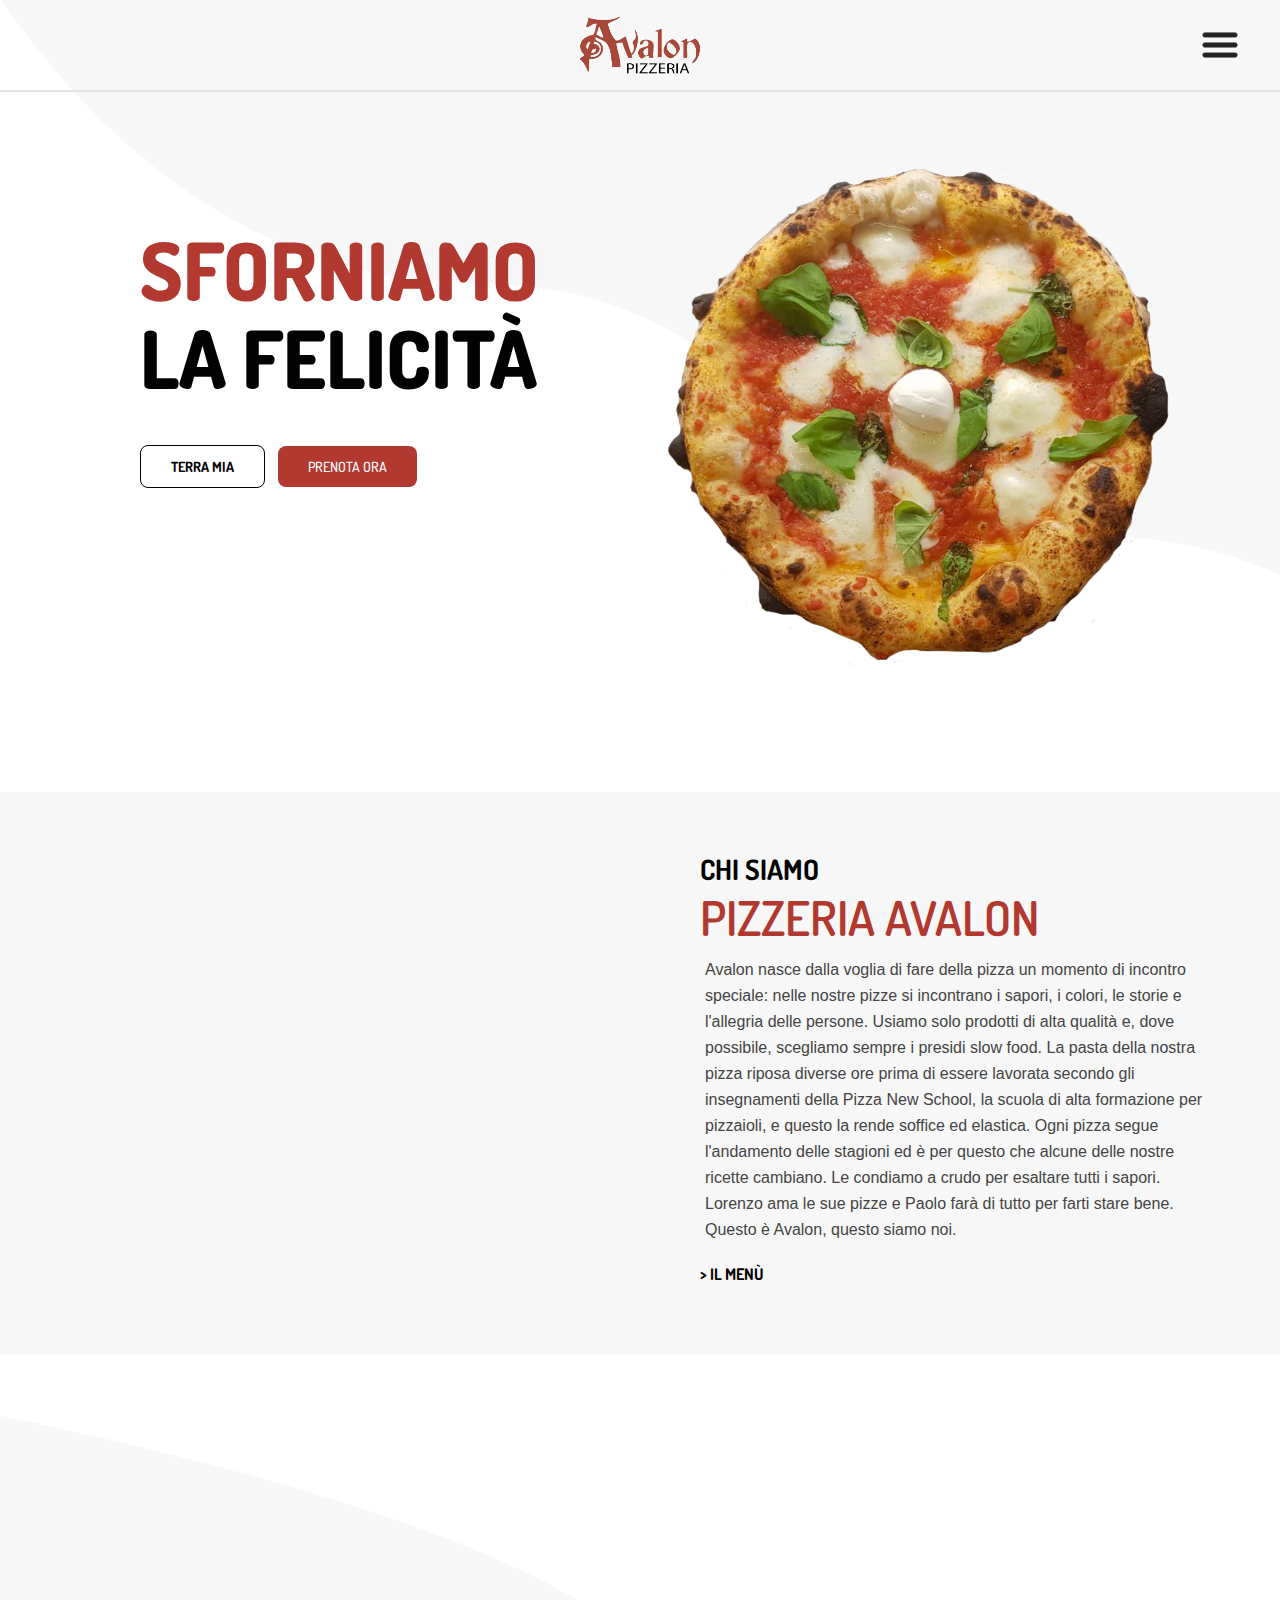
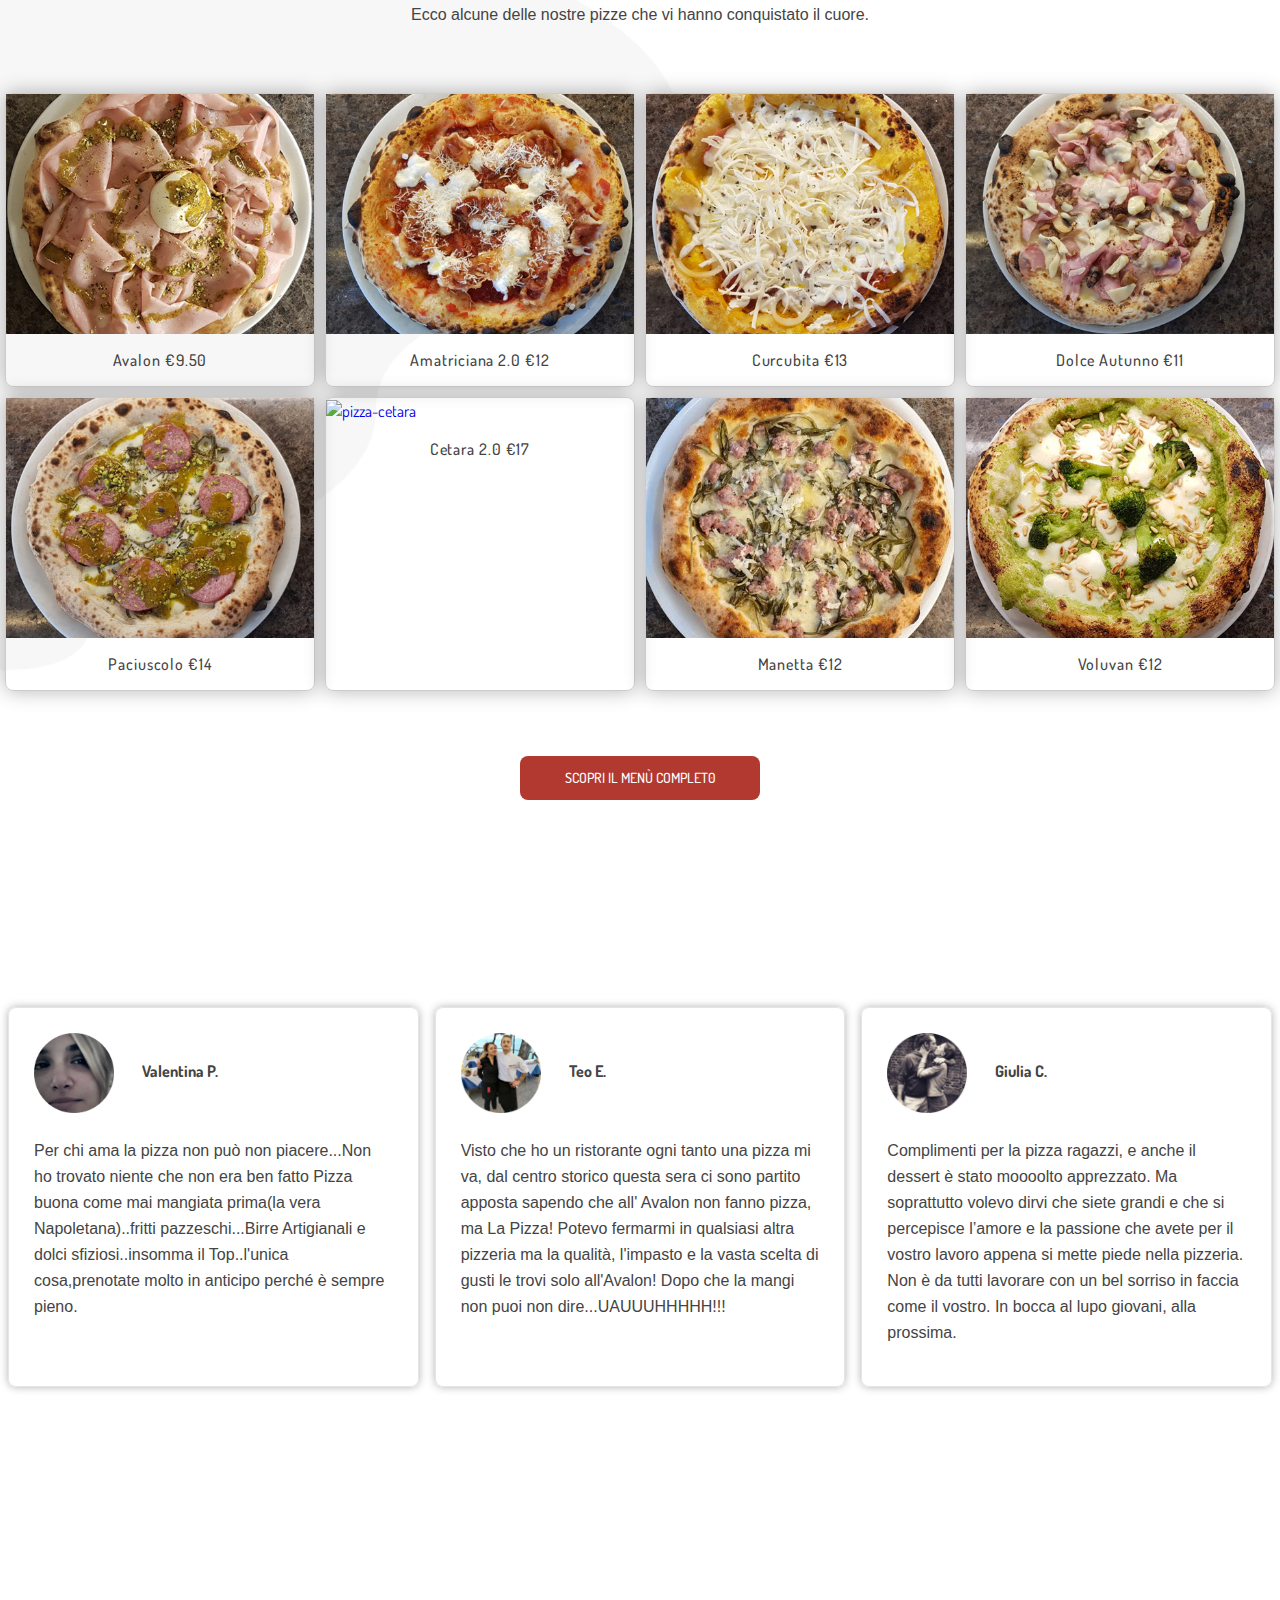
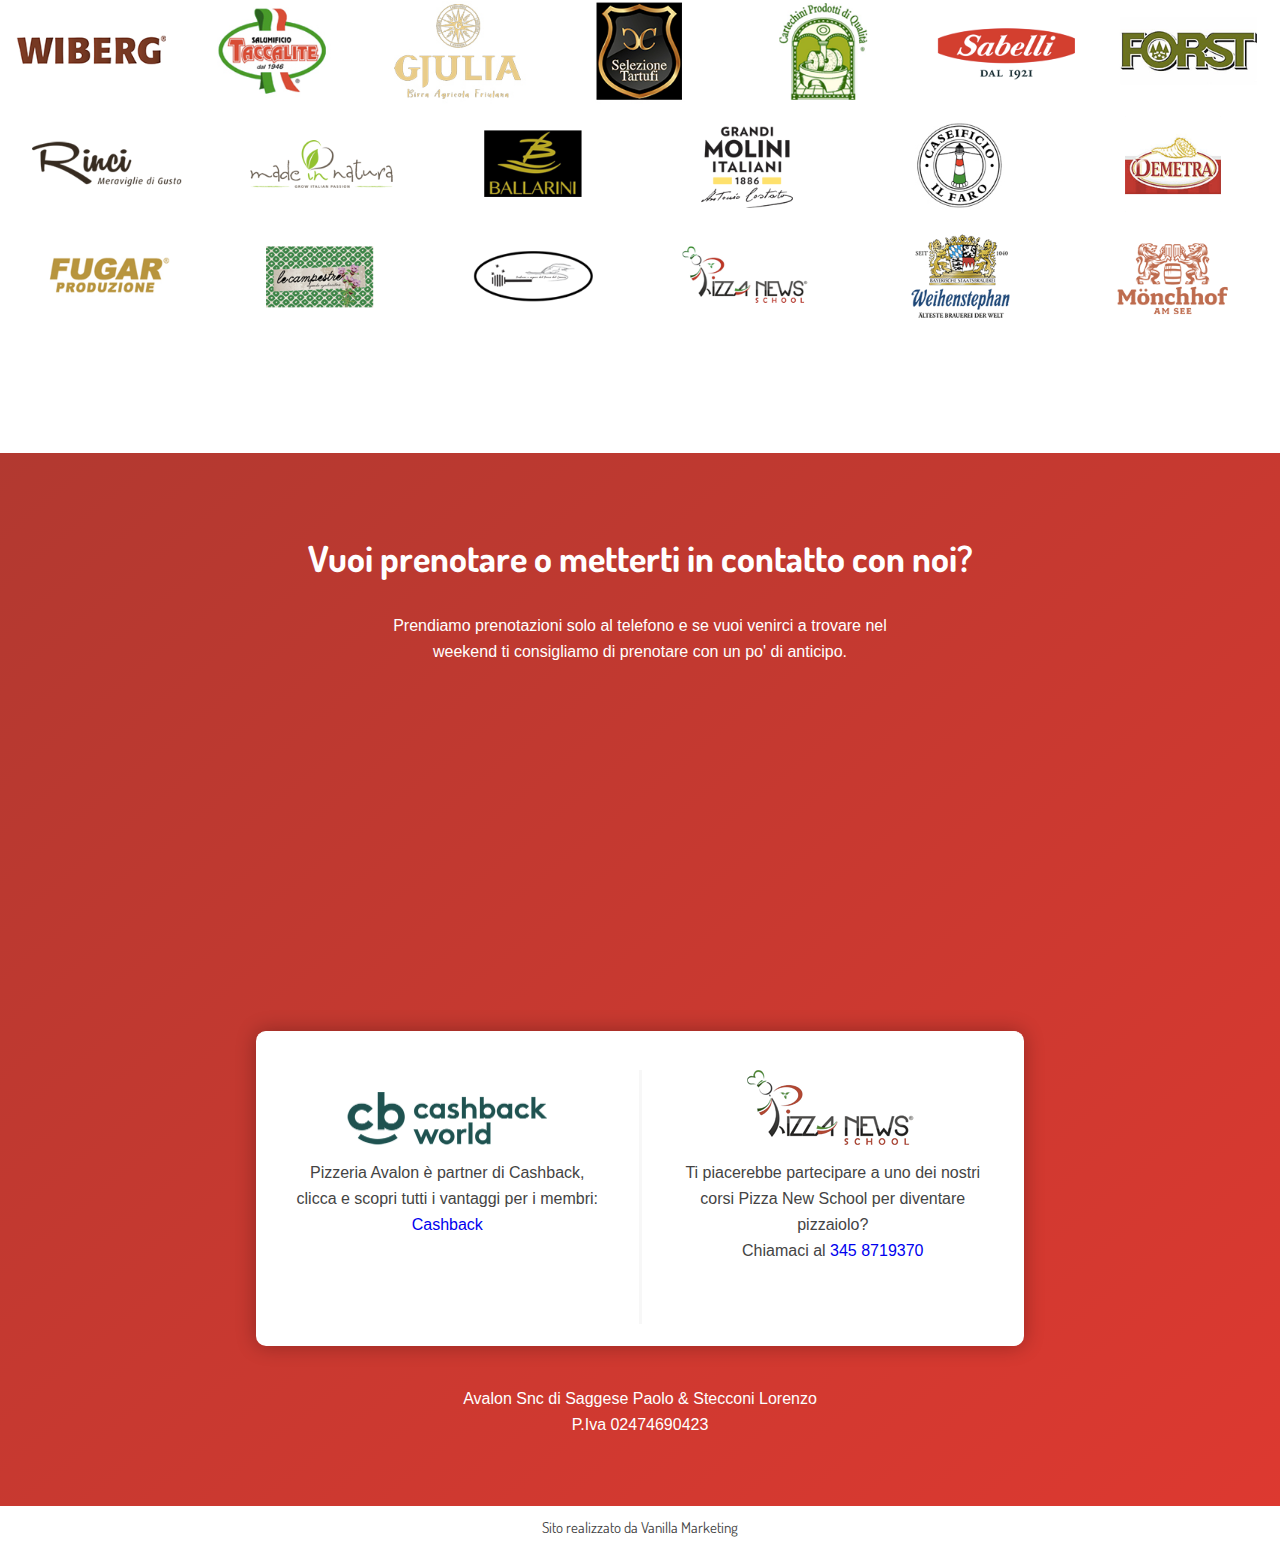
==== index.html @ fe04726d "form changes" ====
<!doctype html>
<html class="no-js" lang="it">

<head>
  <meta charset="utf-8">
  <meta http-equiv="x-ua-compatible" content="ie=edge">
  <title>Pizzeria Avalon</title>
  <meta name="keywords" content="pizzeria ancona">
  <meta name="description" content="Sforniamo la felicità: vieni ad assaggiare le nostre pizze. Avalon è ad Ancona.">
  <meta name="viewport" content="width=device-width, initial-scale=1, shrink-to-fit=no">

  <link href="https://unpkg.com/aos@2.3.1/dist/aos.css" rel="stylesheet"> <!-- link to https://michalsnik.github.io/aos/ for title animations-->
  <link href="css/lightbox.css" rel="stylesheet"> <!-- Css link to lightbox-->


  <link rel="manifest" href="site.webmanifest">
  <!-- Place favicon.ico in the root directory -->
  <link rel="icon" type="image/png" href="favicon.png">

  <link href="https://fonts.googleapis.com/css?family=Dosis:400,500,700,800" rel="stylesheet">
  <link rel="stylesheet" href="css/normalize.css">
  <link rel="stylesheet" href="css/main.css">

  <!-- Cookie banner https://cookieconsent.insites.com/download/ -->
  <link rel="stylesheet" type="text/css" href="//cdnjs.cloudflare.com/ajax/libs/cookieconsent2/3.1.0/cookieconsent.min.css" />
<script src="//cdnjs.cloudflare.com/ajax/libs/cookieconsent2/3.1.0/cookieconsent.min.js"></script>
<script>
window.addEventListener("load", function(){
window.cookieconsent.initialise({
  "palette": {
    "popup": {
      "background": "#edeff5",
      "text": "#838391"
    },
    "button": {
      "background": "#4b81e8"
    }
  },
  "content": {
    "message": "Questo sito utilizza cookies al fine di fornire all'utente la migliore esperienza possibile. Continuando si intendono accettati i cookies.",
    "dismiss": "Accetto",
    "link": "Policy",
    "href": "http://www.avalonpizzeria.it/policy"
  }
})});
</script>
  <!-- Cookie banner end-->
 
</head> 

<body> 
  
  <!-- HEADER -->
<section id="background-container"> <!-- used for image background header and hero section-->
  <section class="container">
      <header>
          <img id="mobile-menu" src="img/mobile-menu.png" alt="mobile-menu"> <!-- Mobile menù icon -->
        <img id="logo" src="img/logo-avalon.png" alt="logo-avalon">
        <nav>  
            <ul id="menu">
              
                <li><a class="link-menu" href="http://www.avalonpizzera.it">HOME</a></li>
                <li><a class="link-menu" href="#chi-siamo">CHI SIAMO</a></li>
                <li><a class="link-menu" href="#le-nostre-pizze">LE NOSTRE PIZZE</a></li>
                <li><a class="link-menu" href="/pizza-in-fiore/">PIZZA IN FIORE</a></li>

                <li><a class="link-menu" href="#dicono-di-noi">RECENSIONI</a></li>
                <li><a class="link-menu" href="#contatti">CONTATTI</a></li>
                <li><a href="/en"><img class="flag" src="img/uk-flag.png"></a></li>
                
              </ul>
        </nav>
        
        <div class="social-icons">
          <a href="https://www.facebook.com/AvalonAncona/" target="_blank"><img src="img/facebook-icona.png" alt="facebook-icona"></a>
          <a href="https://www.tripadvisor.com/Restaurant_Review-g187795-d2281694-Reviews-Pizzeria_Avalon-Ancona_Province_of_Ancona_Marche.html" target="_blank"><img src="img/tripadvisor-icona.png" alt="tripadvisor-icona"></a>
       
        </div>
      </header>
  </section>
  
  <!-- HERO -->
  <section id="hero" class="container">
    <div id="hero-title">
      <h1><span class="color-span">SFORNIAMO</span><br> LA FELICITÀ</h1>
      <a class="button" id="first-button" href="/terra-mia" target="_blank">TERRA MIA</a>
      <a class="button" id="second-button" href="#contatti">PRENOTA ORA</a>
    </div>
    <div>
      <img src="img/pizza-margherita-avalon.png" alt="pizza-margherita-avalon">
    </div>
  </section>
  
</section>

<!-- CHI SIAMO -->
<section id="chi-siamo" class="container">
  <div id="chi-siamo-left" data-aos="fade-right">
    <!-- <img src="img/avalon-pizzeria-staff.jpg" alt="staff-pizzeria"> -->
    <iframe id="video" src="https://www.youtube.com/embed/13xYp1XvcDs"></iframe>


  </div>

    <div id="chi-siamo-right-wrapper">
      <div id="chi-siamo-right">
         <h3 id="test">CHI SIAMO</h3>
          <h2 class="heading"> <span class="color-span">PIZZERIA AVALON</span></h2>
          <p>Avalon nasce dalla voglia di fare della pizza un momento di incontro speciale: nelle nostre pizze si incontrano i sapori, i colori, le storie e l'allegria delle persone. Usiamo solo prodotti di alta qualità e, dove possibile, scegliamo sempre i presidi slow food. La pasta della nostra pizza riposa diverse ore prima di essere lavorata secondo gli insegnamenti della Pizza New School, la scuola di alta formazione per pizzaioli, e questo la rende soffice ed elastica. Ogni pizza segue l'andamento delle stagioni ed è per questo che alcune delle nostre ricette cambiano. Le condiamo a crudo per esaltare tutti i sapori. Lorenzo ama le sue pizze e Paolo farà di tutto per farti stare bene. Questo è Avalon, questo siamo noi.</p>
          <a href="/menu-avalon.jpg" target="_blank"><strong>> IL MENÙ</strong></a>
      </div>
  </div>
</section>
<div class="clearfix"></div><!--to clear the float-->


<!-- GALLERY -->
<div id="le-nostre-pizze"></div>
<section id="gallery-container-section" class="container">
  <div id="gallery-title-section">
    <h2 class="heading" data-aos="fade-up">ALCUNE DELLE NOSTRE <span class="color-span">SUPER</span> PIZZE</h2>
    <p>Ecco alcune delle nostre pizze che vi hanno conquistato il cuore.</p>
  </div>


  <div class="gallery-container">  <!-- first 4 pictures-->
    <div class="gallery">
      <a href="img/pizza-avalon-1.jpg" data-lightbox="roadtrip" data-title="Pizza Avalon"><img src="img/pizza-avalon-1.jpg" alt="pizza-avalon" width="450" height="350"></a>
      <div class="desc">Avalon €9.50</div>
    </div>

     <!--AMATRICIANA-->
    <div class="gallery">
      <a href="img/amatriciana.jpg" data-lightbox="roadtrip" data-title="Amatriciana 2.0"><img src="img/amatriciana.jpg" alt="pizza-avalon" width="450" height="350"></a>
      <div class="desc">Amatriciana 2.0 €12</div>
    </div>
    
      <!--CURCUBITA-->
      <div class="gallery">
        <a href="img/curcubita.jpg" data-lightbox="roadtrip" data-title="Curcubita"><img src="img/curcubita.jpg" alt="pizza-avalon" width="450" height="350"></a>
      <div class="desc">Curcubita €13</div>
    </div>
     <!--DOLCE AUTUNNO-->
    <div class="gallery">
      <a href="img/dolce-autunno.jpg" data-lightbox="roadtrip" data-title="Dolce Autunno"><img src="img/dolce-autunno.jpg" alt="pizza-avalon" width="450" height="350"></a>
      <div class="desc">Dolce Autunno €11</div>
    </div>
  </div>

  <div class="gallery-container">  <!-- second 4 pictures-->
    <!--PACIUSCOLO-->
    <div class="gallery">
      <a href="img/paciuscolo.jpg" data-lightbox="roadtrip" data-title="Paciuscolo"><img src="img/paciuscolo.jpg" alt="paciucsolo" width="450" height="350"></a>
      <div class="desc">Paciuscolo €14</div>
    </div>
    
     <!-- CETARA 2.0 -->
     <div class="gallery">
      <a href="../img/cetara-2.0.jpg" data-lightbox="roadtrip" data-title="Cetara 2.0"><img src="../img/cetara-2.0.jpg" alt="pizza-cetara" width="450" height="350"></a>
      <div class="desc">Cetara 2.0 €17</div>
    </div>
    <!-- MANETTA -->
    <div class="gallery">
      <a href="img/pizza-manetta.jpg" data-lightbox="roadtrip" data-title="Manetta"><img src="img/pizza-manetta.jpg" alt="pizza-manetta" width="450" height="350"></a>
      <div class="desc">Manetta €12</div>
    </div>
    <!--VOLUVAN-->
    <div class="gallery">
      <a href="img/voluvan.jpg" data-lightbox="roadtrip" data-title="Voluvan"><img src="img/voluvan.jpg" alt="pizza-voluvan" width="450" height="350"></a>
      <div class="desc">Voluvan €12</div>
    </div>
  </div>
  <div id="gallery-button-container">
      <a class="button" href="/menu-avalon.jpg" target="_blank">SCOPRI IL MENÙ COMPLET0</a>
  </div>
</section>


<!-- TESTIMONIAL -->
<div id="dicono-di-noi"></div>
<div id="testimonial-title">
  <h2 data-aos="fade-up" class="heading"><span class="color-span">DICONO</span> DI NOI</h2>
</div>

<section id="testimonial-container" class="container">

  <div class="testimonial">
    <img src="img/recensione-avalon-1.png" alt="recensione-avalon-1">
    <strong>Valentina P.</strong>
    <p>Per chi ama la pizza non può non piacere...Non ho trovato niente che non era ben fatto Pizza buona come mai mangiata prima(la vera Napoletana)..fritti pazzeschi...Birre Artigianali e dolci sfiziosi..insomma il Top..l'unica cosa,prenotate molto in anticipo perché è sempre pieno.</p>
  </div>

  <div class="testimonial">
      <img src="img/recensione-avalon-2.png" alt="recensione-avalon-2">
      <strong>Teo E.</strong>
      <p>Visto che ho un ristorante ogni tanto una pizza mi va, dal centro storico questa sera ci sono partito apposta sapendo che all' Avalon non fanno pizza, ma La Pizza! Potevo fermarmi in qualsiasi altra pizzeria ma la qualità, l'impasto e la vasta scelta di gusti le trovi solo all'Avalon! Dopo che la mangi non puoi non dire...UAUUUHHHHH!!!</p>
    </div>

    <div class="testimonial">
        <img src="img/recensione-avalon-3.png" alt="recensione-avalon-3">
        <strong>Giulia C.</strong>
        <p>Complimenti per la pizza ragazzi, e anche il dessert è stato moooolto apprezzato. Ma soprattutto volevo dirvi che siete grandi e che si percepisce l’amore e la passione che avete per il vostro lavoro appena si mette piede nella pizzeria. Non è da tutti lavorare con un bel sorriso in faccia come il vostro. In bocca al lupo giovani, alla prossima.</p>
      </div>
</section>


<!-- COLLABORAZIONI -->
<div id="title-collaborazioni">
    <h2 data-aos="fade-up" class="heading">I NOSTRI <span class="color-span">PARTNER</span></h2>
</div>
<section class="collaborazioni-container-1">
  <div class="collaborazione-logo">
      <img src="img/wiberg-logo.png" alt="wilberg-logo">
  </div>
  <div class="collaborazione-logo">
      <img src="img/salumificio-taccalite.jpg" alt="salumificio-taccalite">
  </div>
  <div class="collaborazione-logo">
      <img src="img/gjulia-logo.jpg" alt="gjulia-logo">
  </div>
  <div class="collaborazione-logo">
      <img src="img/selezione-tartufi.jpg" alt="selezione-tartufi">
  </div>
  <div class="collaborazione-logo">
    <img src="img/caratechini.png" alt="caratechini-logo">
</div>
  <div class="collaborazione-logo">
      <img src="img/sabelli-logo.png" alt="sabelli-logo">
  </div>
  <div class="collaborazione-logo">
      <img src="img/logo-forst.png" alt="forst-logo">
  </div>
  
 

</section>  

<section class="collaborazioni-container-2 container">
    <div class="collaborazione-logo">
        <img src="img/rinci-logo.png" alt="rinci-logo">
    </div>
    <div class="collaborazione-logo">
        <img src="img/made-in-natura.png" alt="made-in-natura">
    </div>
    <div class="collaborazione-logo">
        <img src="img/ballarini-logo.png" alt="ballarini-logo">
    </div>
   
    <div class="collaborazione-logo">
      <img src="img/grandi-molini-italiani-logo.png" alt="grandi-molini-italiani-logo">
  </div>
  <div class="collaborazione-logo">
    <img src="../img/il-faro-logo.jpg" alt="il-faro-logo">
  </div>
  <div class="collaborazione-logo">
    <img src="img/demetra-logo.png" alt="demetra-logo">
</div>


</section>
<section class="collaborazioni-container-2 container">
   <div class="collaborazione-logo">
    <img src="img/fugar-logo.png" alt="fugar-logo">
  </div>
  <div class="collaborazione-logo">
     <img src="img/le-campestre.png" alt="le-campestre-logo">
  </div>
  <div class="collaborazione-logo">
    <img src="img/logo-d'alessio.png" alt="logo-d'alessio">
</div>
<div class="collaborazione-logo">
    <img src="img/pizza-new-school.png" alt="pizza-new-school-logo">
</div>
<div class="collaborazione-logo">
  <img src="img/weihenstephan-logo.png" alt="weihenstephan-logo">
</div>
<div class="collaborazione-logo">
  <img src="img/monchof-logo.png" alt="monchhof-logo">
</div>
</section>


<!-- CONTATTI -->
<div id="contatti"></div>
<section id="contatti-container" class="container">
  <div id="contatti-title">
    <h2>Vuoi prenotare o metterti in contatto con noi?</h2>
    <p>Prendiamo prenotazioni solo al telefono e se vuoi venirci a trovare nel weekend ti consigliamo di prenotare con un po' di anticipo.</p>
  </div>

  <div data-aos="fade-left" id="contatti-info">
      <div class="contatti">
          <img class="icone-contatti" src="img/icona-telefono.png" alt="icona-telefono">
          <h3>PER PRENOTARE</h3>
          <a href="tel:071.2900672" id="numero-telefono">071.2900672</a>
          <a href="tel:+39345.8719370">345.8719370</a>
        </div>
      <div class="contatti">
          <img class="icone-contatti" src="img/orologio-icona.png" alt="icona-orologio">
          <h3>ORARI DI APERTURA</h3>
        <p>Siamo aperti dal martedì alla domenica a cena:<br/> 19.30-22.00</p>
        </div>
        <div class="contatti">
            <img class="icone-contatti" src="img/placeholder.png" alt="placeholder">
          <h3>DOVE SIAMO</h3>
            <p>Via Sacco e Vanzetti, 13, 60131 Ancona</p>
        </div>
        <div class="contatti">
          <img class="icone-contatti" src="img/like.png" alt="like">
          <h3>FOLLOW US</h3>
          <div id="social-footer">
          <a href="https://www.facebook.com/AvalonAncona/" target="_blank"><img src="img/facebook-icona-bianca.png" alt="facebook-icona"></a>
          <a href="https://www.tripadvisor.com/Restaurant_Review-g187795-d2281694-Reviews-Pizzeria_Avalon-Ancona_Province_of_Ancona_Marche.html" target="_blank"><img src="img/tripadvisor-icona-bianca.png" alt="tripadvisor-icona"></a>
          <a href="https://www.instagram.com/pizzeria_avalon/ " target="_blank"><img src="img/ig-icon-white.png" alt="instagram-icona"></a>

        </div>
        </div>
  </div>
  <div id="cashback-pizza-new-school">
    <div>
        <img src="img/cashback-logo.png" alt="cashback-logo">
        <p>Pizzeria Avalon è partner di Cashback, clicca e scopri tutti i vantaggi per i membri: <br><a href="https://www.lyoness.com/it">Cashback</a></p>
    </div>
    <div id="corsi-pizza-footer">
        <img src="img/pizza-new-school-footer.png" alt="pizza-new-school-logo">
        <p>Ti piacerebbe partecipare a uno dei nostri corsi Pizza New School per diventare pizzaiolo?<br> Chiamaci al <a href="tel:+39345.8719370">345 8719370</a></p>
    </div>
  </div>
  
  <div id="p-iva">
    <p>Avalon Snc di Saggese Paolo & Stecconi Lorenzo<br>
      P.Iva 02474690423</p>
  </div>
</section>



<!-- SUBFOOTER -->

<section class="container" id="subfooter">
    <a href="https://www.vanillamarketing.it/">Sito realizzato da Vanilla Marketing</a>
 
</section>




  <script src="js/vendor/modernizr-3.6.0.min.js"></script>
  <script src="https://code.jquery.com/jquery-3.3.1.min.js" integrity="sha256-FgpCb/KJQlLNfOu91ta32o/NMZxltwRo8QtmkMRdAu8=" crossorigin="anonymous"></script>
  <script>window.jQuery || document.write('<script src="js/vendor/jquery-3.3.1.min.js"><\/script>')</script>
  <script src="js/plugins.js"></script>
  <script src="js/main.js"></script>
  <script src="https://unpkg.com/aos@2.3.1/dist/aos.js"></script> <!-- link for title animations: https://michalsnik.github.io/aos/-->
  <script src="js/lightbox.js"></script> <!-- link to lightbox -->

  <!-- Google Analytics: change UA-XXXXX-Y to be your site's ID. -->
  <script>
    window.ga = function () { ga.q.push(arguments) }; ga.q = []; ga.l = +new Date;
    ga('create', 'UA-135116756-1', 'auto'); ga('send', 'pageview')
  </script>
  <script src="https://www.google-analytics.com/analytics.js" async defer></script>
</body>

</html>
---- css/main.css ----
/*! HTML5 Boilerplate v6.1.0 | MIT License | https://html5boilerplate.com/ */

/*
 * What follows is the result of much research on cross-browser styling.
 * Credit left inline and big thanks to Nicolas Gallagher, Jonathan Neal,
 * Kroc Camen, and the H5BP dev community and team.
 */

/* ==========================================================================
   Base styles: opinionated defaults
   ========================================================================== */

html, body {
    overflow-x: hidden;
    overscroll-behavior: none;
    color: #444;
    scroll-behavior: smooth;
    font-size: 16px;
    line-height: 1.4;
    font-family: 'Dosis', sans-serif;
}

h1, h2, h3, h4 {
    color: #020202;
}

.clearfix {
    clear: both;
}

p {
    font-family: 'Open Sans', sans-serif;
    font-size: 1rem !important;
    line-height: 26px;
    margin: 0 5px;
}

.my-container {
    width: 100%;
    margin: 0 auto;
}

.heading {
    font-size: 48px;
    font-weight: 800;
    line-height: 1.2;
    margin-bottom: 10px;
    font-weight: 600;
}

.color-span {
    color: #b23930;
}

.button {
    border-radius: 8px;
    padding: 12px 30px;
    font-size: 14px;
    font-weight: 500;
    margin: 10px auto;
    display: block;
    width: 120px;
}

ul {
    list-style: none;
}

a {
    text-decoration: none !important;
}

.hideme {
    opacity: 0.3;
    /* test */
}

/* ==========================================================================
   HEADER - MOBILE FIRST 
   ========================================================================== */

#menu, header .social-icons {
    display: none;
}

#logo {
    height: 70px;
    margin: 10px 0;
}

#mobile-menu {
    width: 40px;
    position: absolute;
    right: 40px;
    top: 25px;
}

#menu li {
    padding: 10px 0;
    font-weight: 500;
    border-top: 1px solid #e5e5e5;
    position: relative;
    right: 25px;
}

#menu li a {
    color: #020202 !important;
}

header {
    border-bottom: 2px solid #e5e5e5;
}

/* ----------- HEADER DESKTOP  ----------- */

@media only screen and (min-width: 1328px) {
    #mobile-menu {
        display: none
    }
    #menu {
        display: block;
        margin-top: 40px;
    }
    #menu li {
        display: inline-block;
        border-top: none;
        padding: 0 15px;
        font-weight: 600;
    }
    #menu .link-menu:hover {
        padding-bottom: 5px;
        border-bottom: 2px solid #b2392f;
    }
    header {
        height: 90px;
        width: 80%;
        text-align: center;
        display: grid;
        grid-template-columns: 1fr 8fr 1fr;
        margin: 0 auto;
    }
    header .social-icons {
        display: inline-block;
        margin-top: 40px;
        margin-right: -5px;
    }
    header .social-icons img {
        margin: 0 5px;
    }
}

/* ==========================================================================
   HERO - MOBILE FIRST 
   ========================================================================== */

#background-container {
    background: url('../img/background-hero-mobile.png');
    /* Full height */
    height: 100%;
    /* Center and scale the image nicely */
    background-position: top;
    background-repeat: no-repeat;
    background-size: cover;
    text-align: center;
    width: 100%;
}

h1 {
    color: #020202;
    font-weight: 900;
    font-size: 3em;
}

#first-button {
    color: #020202;
    border: 1px solid #020202;
    font-weight: 700;
}

#first-button:hover {
    color: #777;
    border: 1px solid #777;
}

#second-button {
    background-color: #b23930;
    color: white !important;
}

#second-button:hover {
    background-color: #dd3930;
}

#hero {
    padding: 80px 0;
}

#hero img {
    display: block;
    margin: 0 auto;
    width: 100%;
    margin-top: 60px;
}

.divider {
    border-bottom: 2px solid #e5e5e5;
}

/* ----------- HERO Desktop  ----------- */

@media only screen and (min-width: 1110px) {
    #hero {
        min-height: 500px;
    }
    #hero-title {
        text-align: left;
        margin-left: 140px;
        margin-top: 40px;
    }
    h1 {
        font-size: 5em;
        line-height: 1.1;
    }
    #hero-title a {
        display: inline;
        margin-right: 10px;
    }
    #hero img {
        width: 60%;
        margin-top: -320px;
        margin-right: -10px;
    }
    #background-container {
        background: url('../img/background-avalon.png');
        background-repeat: no-repeat;
        background-size: cover;
    }
    .divider {
        border-bottom: 2px solid #e5e5e5;
        width: 80%;
        margin: 0 auto;
    }
}

/* ==========================================================================
   CHI SIAMO - MOBILE FIRST 
   ========================================================================== */

#chi-siamo {
    margin-top: 40px;
    background-color: #f7f7f7;
    border: 8px;
    display: block;
}

#chi-siamo img {
    width: 100%;
}

#chi-siamo h3 {
    font-size: 28px;
    position: relative;
    top: 40px;
    display: block;
}

#chi-siamo p {
    margin-bottom: 20px;
}

#chi-siamo a {
    color: #020202;
    padding-bottom: 60px;
    display: block;
}

#chi-siamo-right {
    margin: 10px 8px;
}

#video {
    width: 100%;
    height: 500px
}

/* ----------- CHI SIAMO Desktop  ----------- */

@media only screen and (min-width: 1210px) {
    #chi-siamo {
        display: grid;
        grid-template-columns: 1fr 1fr;
    }
    #chi-siamo-left img {
        width: 100%;
    }
    #chi-siamo-right {
        margin: 20px 60px 0;
    }
    #chi-siamo-right-wrapper {
        position: relative;
        bottom: 10px;
    }
    #video {
        height: 100%
    }
}

/* ==========================================================================
   GALLERY - MOBILE FIRST 
   ========================================================================== */

#gallery-title-section {
    text-align: center;
    padding-top: 80px;
    margin-bottom: 60px;
    margin-top: 60px;
}

div.gallery {
    margin: 5px;
    border: 1px solid #ccc;
    border-radius: 8px;
    box-shadow: 0px 0px 20px 0px rgba(12, 5, 5, 0.3);
}

div.gallery:hover {
    border: 1px solid #e5e5e5;
}

div.gallery img {
    width: 100%;
    height: auto;
}

div.desc {
    padding: 15px;
    text-align: center;
}

.desc {
    font-weight: 500;
    letter-spacing: 0.9px;
}

#gallery-button-container {
    text-align: center;
    margin-top: 60px;
}

#gallery-button-container a {
    width: 180px;
    background-color: #b23930;
    color: white;
}

#gallery-button-container a:hover {
    background-color: #dd3930;
}

/* ----------- GALLERY Desktop  ----------- */

@media only screen and (min-width: 1110px) {
    #gallery-container-section {
        background: url('../img/test-3.png');
        background-repeat: no-repeat;
    }
    .gallery-container {
        display: grid;
        grid-template-columns: 1fr 1fr 1fr 1fr;
    }
    #gallery-title-section h2 {
        margin-bottom: 0;
    }
    #gallery-title-section p {
        width: 50%;
        margin: 0 auto;
        padding-top: 10px;
    }
}

/* ==========================================================================
   TESTIMONIALS - MOBILE FIRST 
   ========================================================================== */

#testimonial-container {
    margin-bottom: 120px;
}

#testimonial-title {
    margin-top: 120px;
    text-align: center;
}

.testimonial {
    border: 1px solid #e5e5e5;
    margin: 20px 8px;
    border-radius: 8px;
    box-shadow: 0px 0px 8px 0px rgba(12, 5, 5, 0.3);
}

.testimonial:hover {
    box-shadow: 0px 0px 20px 0px rgba(12, 5, 5, 0.3);
}

.testimonial p {
    margin: 0 25px;
    padding-bottom: 40px;
}

.testimonial img {
    width: 80px;
    margin: 25px;
}

/* ----------- GALLERY Desktop  ----------- */

@media only screen and (min-width: 940px) {
    #testimonial-title {
        margin-left: 10px;
    }
    #testimonial-container {
        display: grid;
        grid-template-columns: 1fr 1fr 1fr;
    }
}

/* ==========================================================================
   COLLABORAZIONI - MOBILE FIRST 
   ========================================================================== */

.collaborazione-logo img {
    width: 200px;
    margin: 0 auto;
    display: block;
}

#title-collaborazioni {
    text-align: center;
}

/* ----------- GALLERY Desktop  ----------- */

@media only screen and (min-width: 1110px) {
    .collaborazioni-container-1 {
        display: flex;
    }
    .collaborazioni-container-2 {
        display: flex;
    }
    .collaborazione-logo {
        margin: 0 auto;
    }
    .collaborazione-logo img {
        width: 150px;
    }
}

/* ==========================================================================
   CONTATTI - MOBILE FIRST 
   ========================================================================== */

#contatti-container {
    background-image: linear-gradient(to bottom right, #b23930, #dd3930);
    text-align: center;
    color: white;
    margin-top: 120px;
}

#contatti-title {
    margin: 0 5px;
    padding-bottom: 20px;
}

#contatti-title p {
    margin-top: 10px;
}

#contatti-container h2 {
    color: white;
    padding-top: 80px;
    font-size: 26px;
}

#contatti-container h3 {
    color: white;
    margin-top: 20px;
}

.icone-contatti {
    width: 50px;
    margin-top: 60px;
}

.contatti p {
    width: 80%;
    display: block;
    margin: 0 auto;
}

#contatti-info {
    padding-bottom: 60px
}

#contatti-info a {
    color: white;
    display: block;
    padding: 10px;
    font-size: 15px;
    font-family: 'Open Sans', sans-serif;
}

.contatti img {
    display: inline-block !important;
}

#social-footer a {
    display: inline-block !important;
}

#p-iva {
    height: 120px;
    padding-top: 40px;
}

#cashback-pizza-new-school {
    border-top: 1px solid white;
    width: 90%;
    margin: 0 auto;
    padding-top: 60px;
    background-color: white;
    color: #444 !important;
    border-radius: 10px;
    box-shadow: 0px 0px 20px 0px rgba(12, 5, 5, 0.3);
}

#cashback-pizza-new-school a {
    text-decoration: underline;
}

#cashback-pizza-new-school img {
    width: 200px;
    padding-bottom: 5px;
}

#cashback-pizza-new-school div {
    padding-bottom: 60px;
}

#corsi-pizza-footer {
    border-top: 3px solid #f7f7f7;
    padding-top: 40px;
}

/* ----------- CONTATTI Desktop  ----------- */

@media only screen and (min-width: 1100px) {
    #contatti-info {
        display: grid;
        grid-template-columns: 1fr 1fr 1fr 1fr;
        padding-bottom: 80px;
    }
    #contatti-container h2 {
        font-size: 36px;
    }
    #contatti-title p {
        width: 40%;
        margin: 10px auto;
    }
    #contatti-container h3 {
        font-size: 20px;
    }
    #contatti-info p {
        margin-top: 18px;
        width: 70%
    }
    #contatti-info a {
        padding: 8px;
    }
    #numero-telefono {
        margin-top: 10px;
        /* per allineare il testo del footer */
    }
    #cashback-pizza-new-school {
        display: flex;
        justify-content: space-around;
        width: 60%;
    }
    #cashback-pizza-new-school div {
        width: 50%
    }
    #cashback-pizza-new-school p {
        width: 80%;
        margin: 0 auto;
        padding-top: 10px
    }
    #corsi-pizza-footer {
        position: relative;
        bottom: 22px;
        border-left: 3px solid #f7f7f7;
        padding-top: 0;
        border-top: none;
    }
}

/* ==========================================================================
   SUB FOOTER - MOBILE FIRST 
   ========================================================================== */

#subfooter {
    text-align: center;
    padding: 10px;
}

#subfooter a {
    font-size: 15px;
    font-family: 'Dosis', sans-serif;
    color: #444
}

#subfooter a:hover {
    border-bottom: 1px solid #b23930;
}

/*
 * Remove text-shadow in selection highlight:
 * https://twitter.com/miketaylr/status/12228805301
 *
 * Vendor-prefixed and regular ::selection selectors cannot be combined:
 * https://stackoverflow.com/a/16982510/7133471
 *
 * Customize the background color to match your design.
 */

::-moz-selection {
    background: #b3d4fc;
    text-shadow: none;
}

::selection {
    background: #b3d4fc;
    text-shadow: none;
}

/*
 * A better looking default horizontal rule
 */

hr {
    display: block;
    height: 1px;
    border: 0;
    border-top: 1px solid #ccc;
    margin: 1em 0;
    padding: 0;
}

/*
 * Remove the gap between audio, canvas, iframes,
 * images, videos and the bottom of their containers:
 * https://github.com/h5bp/html5-boilerplate/issues/440
 */

audio, canvas, iframe, img, svg, video {
    vertical-align: middle;
}

/*
 * Remove default fieldset styles.
 */

fieldset {
    border: 0;
    margin: 0;
    padding: 0;
}

/*
 * Allow only vertical resizing of textareas.
 */

textarea {
    resize: vertical;
}

/* ==========================================================================
   Browser Upgrade Prompt
   ========================================================================== */

.browserupgrade {
    margin: 0.2em 0;
    background: #ccc;
    color: #000;
    padding: 0.2em 0;
}

/* ==========================================================================
   Author's custom styles
   ========================================================================== */

/* ==========================================================================
   Helper classes
   ========================================================================== */

/*
 * Hide visually and from screen readers
 */

.hidden {
    display: none !important;
}

/*
 * Hide only visually, but have it available for screen readers:
 * https://snook.ca/archives/html_and_css/hiding-content-for-accessibility
 *
 * 1. For long content, line feeds are not interpreted as spaces and small width
 *    causes content to wrap 1 word per line:
 *    https://medium.com/@jessebeach/beware-smushed-off-screen-accessible-text-5952a4c2cbfe
 */

.visuallyhidden {
    border: 0;
    clip: rect(0 0 0 0);
    height: 1px;
    margin: -1px;
    overflow: hidden;
    padding: 0;
    position: absolute;
    width: 1px;
    white-space: nowrap;
    /* 1 */
}

/*
 * Extends the .visuallyhidden class to allow the element
 * to be focusable when navigated to via the keyboard:
 * https://www.drupal.org/node/897638
 */

.visuallyhidden.focusable:active, .visuallyhidden.focusable:focus {
    clip: auto;
    height: auto;
    margin: 0;
    overflow: visible;
    position: static;
    width: auto;
    white-space: inherit;
}

/*
 * Hide visually and from screen readers, but maintain layout
 */

.invisible {
    visibility: hidden;
}

/*
 * Clearfix: contain floats
 *
 * For modern browsers
 * 1. The space content is one way to avoid an Opera bug when the
 *    `contenteditable` attribute is included anywhere else in the document.
 *    Otherwise it causes space to appear at the top and bottom of elements
 *    that receive the `clearfix` class.
 * 2. The use of `table` rather than `block` is only necessary if using
 *    `:before` to contain the top-margins of child elements.
 */

.clearfix:before, .clearfix:after {
    content: " ";
    /* 1 */
    display: table;
    /* 2 */
}

.clearfix:after {
    clear: both;
}

/* ==========================================================================
   EXAMPLE Media Queries for Responsive Design.
   These examples override the primary ('mobile first') styles.
   Modify as content requires.
   ========================================================================== */

@media only screen and (min-width: 35em) {
    /* Style adjustments for viewports that meet the condition */
}

@media print, (-webkit-min-device-pixel-ratio: 1.25), (min-resolution: 1.25dppx), (min-resolution: 120dpi) {
    /* Style adjustments for high resolution devices */
}

/* ==========================================================================
   Print styles.
   Inlined to avoid the additional HTTP request:
   https://www.phpied.com/delay-loading-your-print-css/
   ========================================================================== */

@media print {
    *, *:before, *:after {
        background: transparent !important;
        color: #000 !important;
        /* Black prints faster */
        -webkit-box-shadow: none !important;
        box-shadow: none !important;
        text-shadow: none !important;
    }
    a, a:visited {
        text-decoration: underline;
    }
    a[href]:after {
        content: " (" attr(href) ")";
    }
    abbr[title]:after {
        content: " (" attr(title) ")";
    }
    /*
     * Don't show links that are fragment identifiers,
     * or use the `javascript:` pseudo protocol
     */
    a[href^="#"]:after, a[href^="javascript:"]:after {
        content: "";
    }
    pre {
        white-space: pre-wrap !important;
    }
    pre, blockquote {
        border: 1px solid #999;
        page-break-inside: avoid;
    }
    /*
     * Printing Tables:
     * http://css-discuss.incutio.com/wiki/Printing_Tables
     */
    thead {
        display: table-header-group;
    }
    tr, img {
        page-break-inside: avoid;
    }
    p, h2, h3 {
        orphans: 3;
        widows: 3;
    }
    h2, h3 {
        page-break-after: avoid;
    }
}
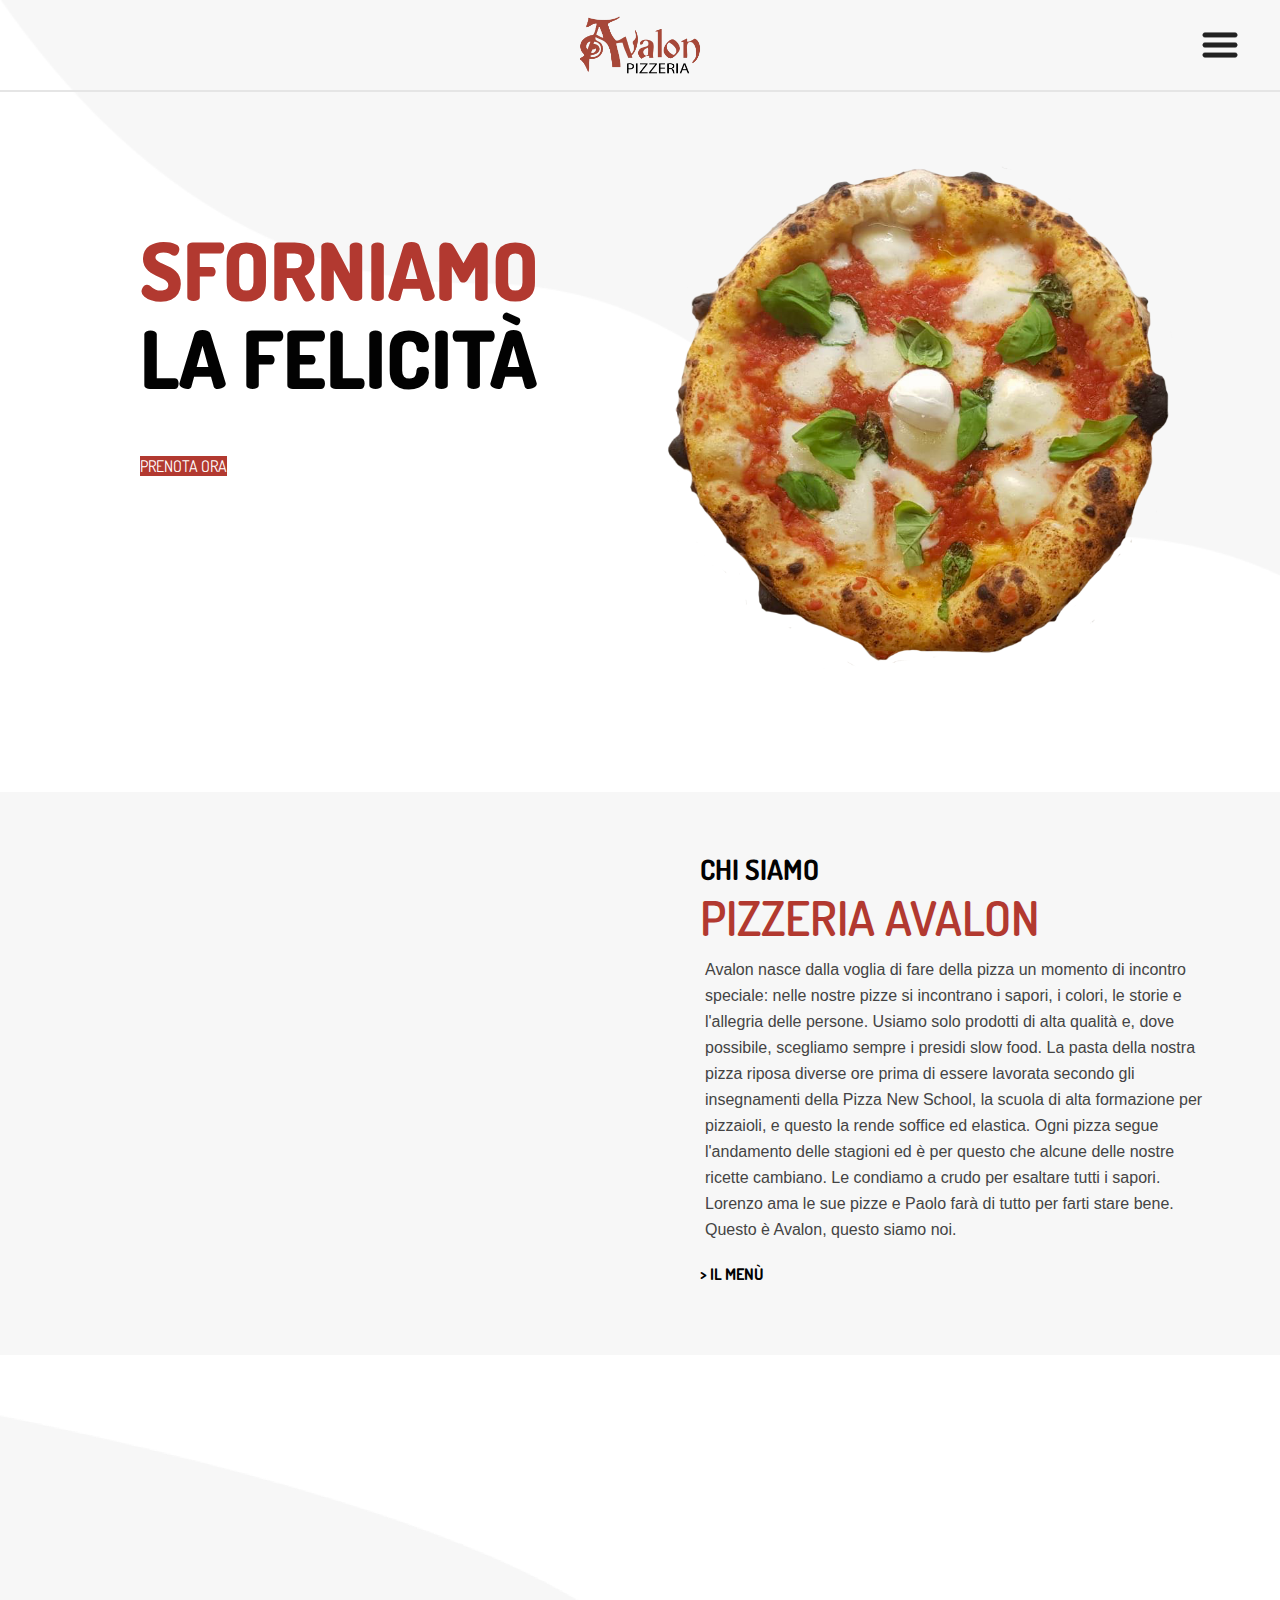
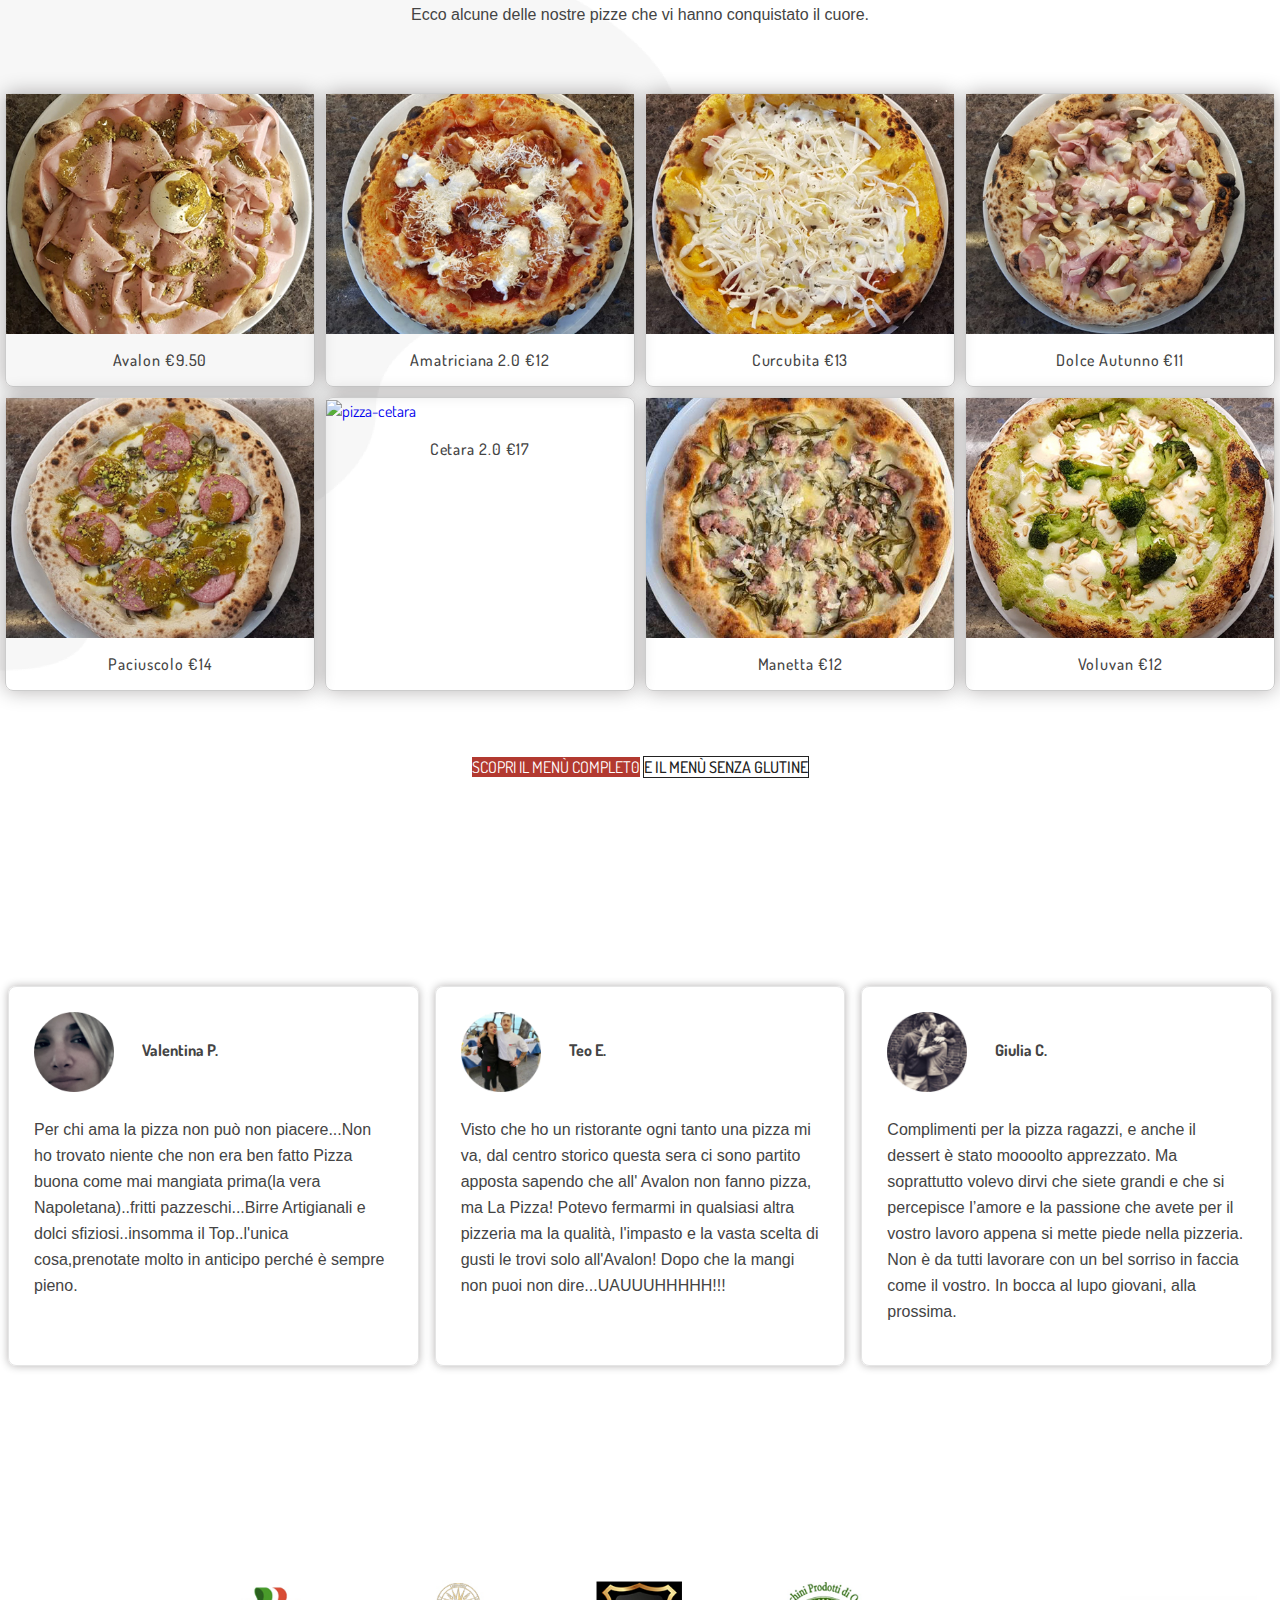
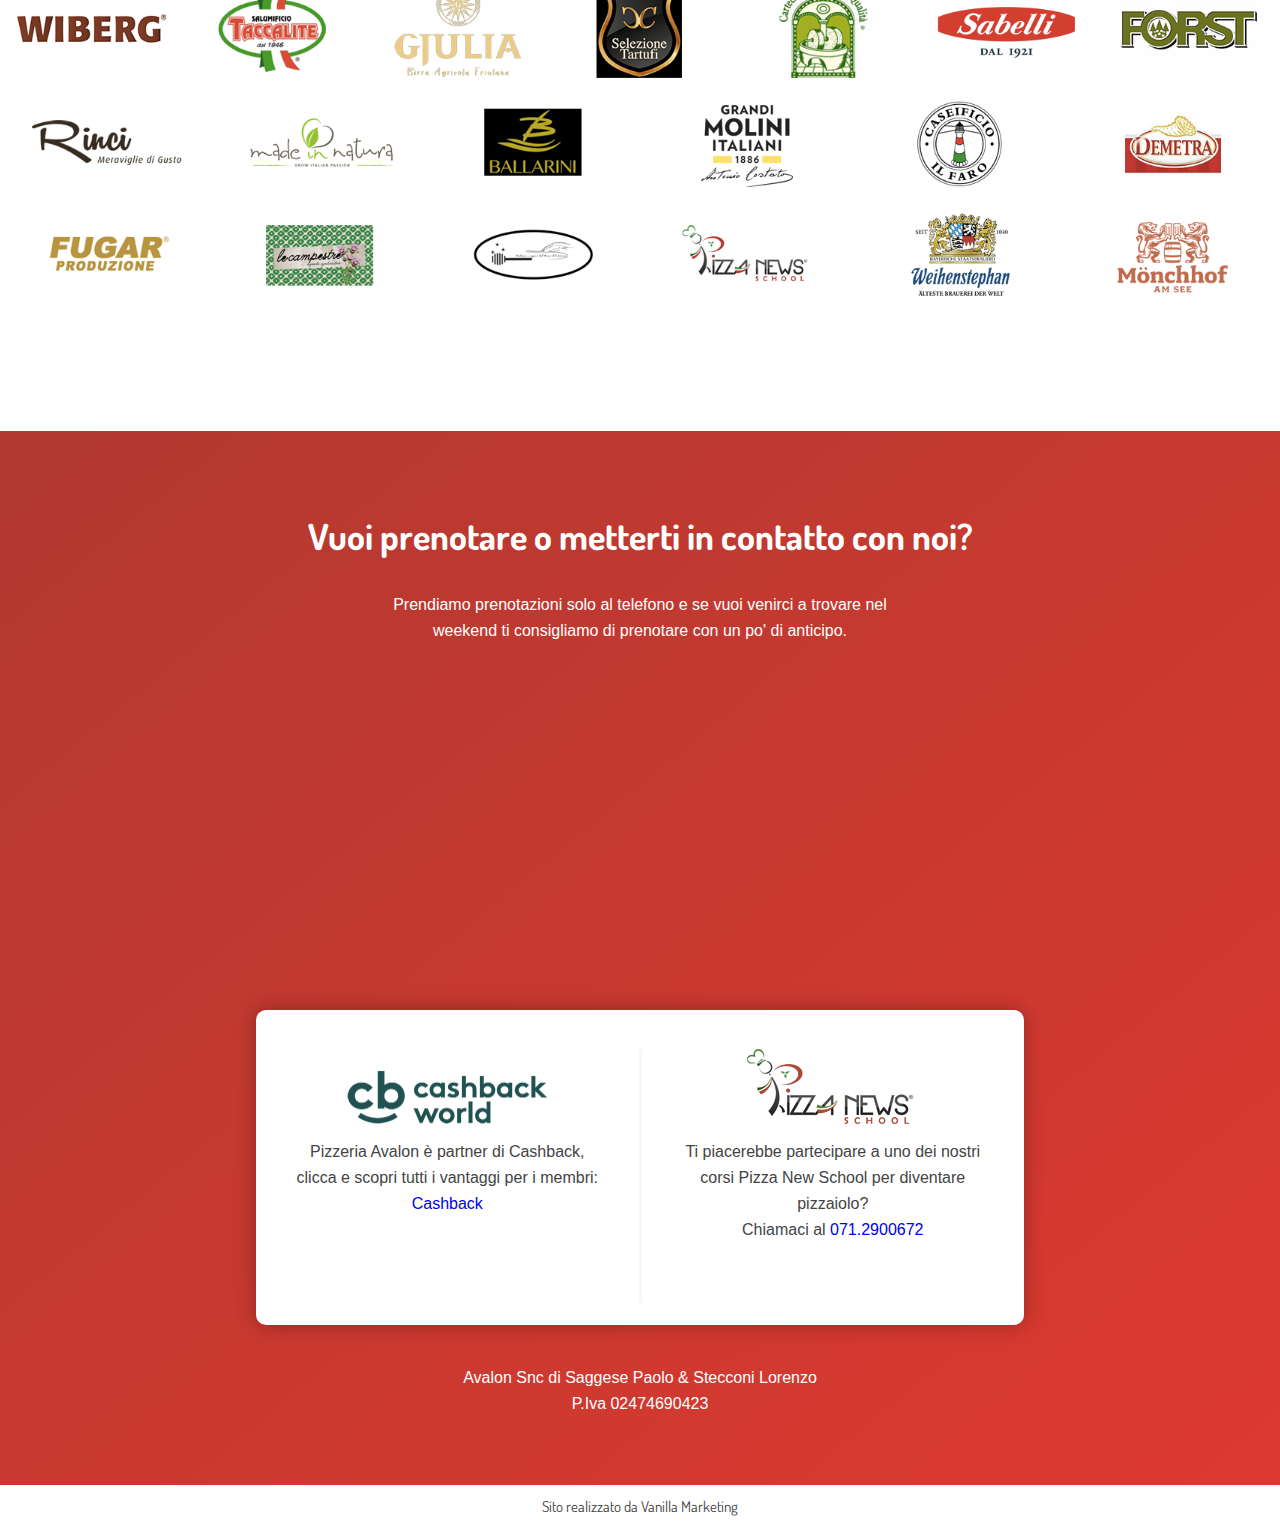
==== commit 21f86265: "change menu" ====
--- a/index.html
+++ b/index.html
@@ -83,8 +83,7 @@
   <section id="hero" class="container">
     <div id="hero-title">
       <h1><span class="color-span">SFORNIAMO</span><br> LA FELICITÀ</h1>
-      <a class="button" id="first-button" href="/terra-mia" target="_blank">TERRA MIA</a>
-      <a class="button" id="second-button" href="#contatti">PRENOTA ORA</a>
+      <a class="button" id="second-button" target="_blank" href="https://www.avalonprenotazioni.it/">PRENOTA ORA</a>
     </div>
     <div>
       <img src="img/pizza-margherita-avalon.png" alt="pizza-margherita-avalon">
@@ -172,6 +171,7 @@
   </div>
   <div id="gallery-button-container">
       <a class="button" href="/menu-avalon.jpg" target="_blank">SCOPRI IL MENÙ COMPLET0</a>
+      <a class="button" id="senza-glutine" href="/avalon-senza-glutine.pdf" target="_blank">E IL MENÙ SENZA GLUTINE</a>
   </div>
 </section>
 
@@ -293,7 +293,7 @@
           <img class="icone-contatti" src="img/icona-telefono.png" alt="icona-telefono">
           <h3>PER PRENOTARE</h3>
           <a href="tel:071.2900672" id="numero-telefono">071.2900672</a>
-          <a href="tel:+39345.8719370">345.8719370</a>
+          <a href="https://www.avalonprenotazioni.it/" target="_blank">Prenota Online</a>
         </div>
       <div class="contatti">
           <img class="icone-contatti" src="img/orologio-icona.png" alt="icona-orologio">
@@ -323,7 +323,7 @@
     </div>
     <div id="corsi-pizza-footer">
         <img src="img/pizza-new-school-footer.png" alt="pizza-new-school-logo">
-        <p>Ti piacerebbe partecipare a uno dei nostri corsi Pizza New School per diventare pizzaiolo?<br> Chiamaci al <a href="tel:+39345.8719370">345 8719370</a></p>
+        <p>Ti piacerebbe partecipare a uno dei nostri corsi Pizza New School per diventare pizzaiolo?<br> Chiamaci al <a href="tel:+0712900672">071.2900672</a></p>
     </div>
   </div>
   
--- a/css/main.css
+++ b/css/main.css
@@ -52,14 +52,15 @@
     color: #b23930;
 }
 
-.button {
+#btn-pizza-in-fiore {
     border-radius: 8px;
     padding: 12px 30px;
     font-size: 14px;
     font-weight: 500;
-    margin: 10px auto;
+    margin: 40px auto 10px;
     display: block;
-    width: 120px;
+    width: 180px;
+    color: #fff;
 }
 
 ul {
@@ -357,6 +358,14 @@
     background-color: #dd3930;
 }
 
+#senza-glutine {
+    background-color: white !important;
+    color: #222 !important;;
+    border: 1px solid #222;
+    font-weight: 500 !important;
+    margin-top: 20px;
+}
+
 /* ----------- GALLERY Desktop  ----------- */
 
 @media only screen and (min-width: 1110px) {
@@ -376,6 +385,8 @@
         margin: 0 auto;
         padding-top: 10px;
     }
+
+
 }
 
 /* ==========================================================================
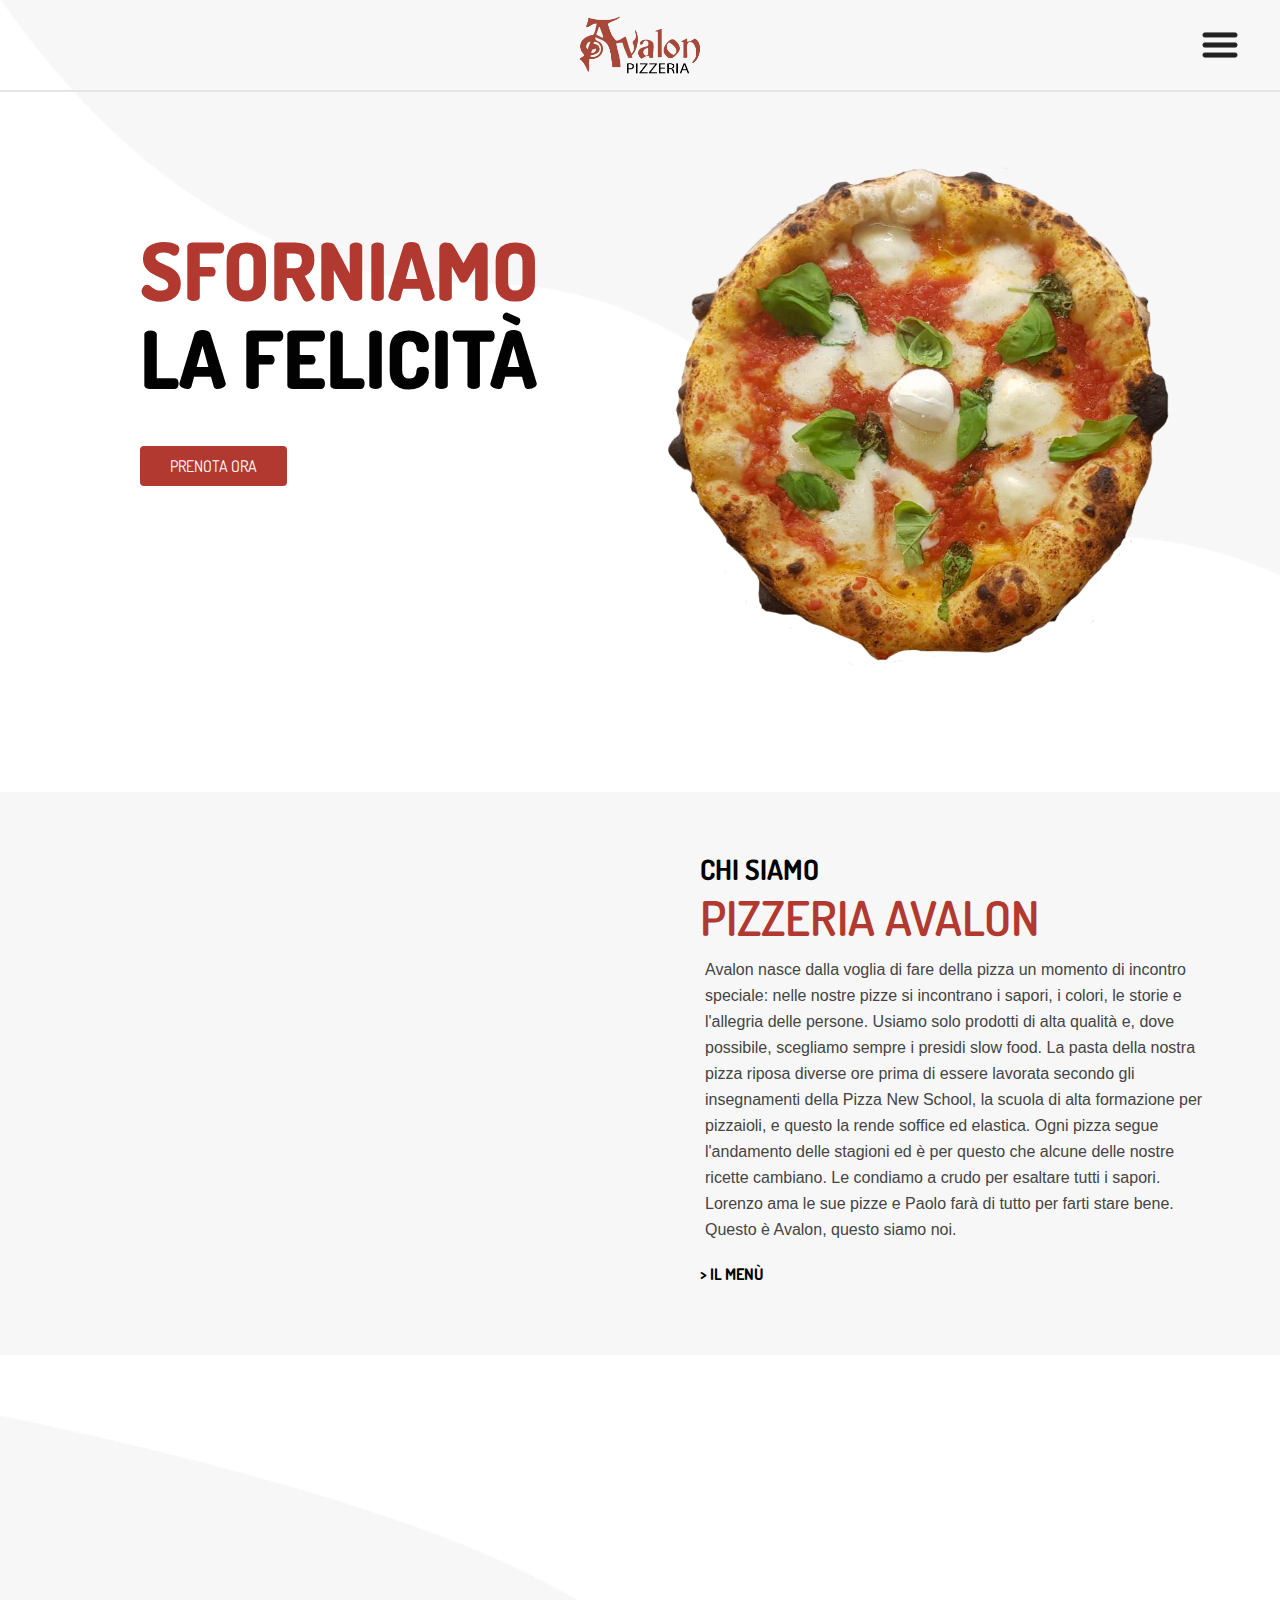
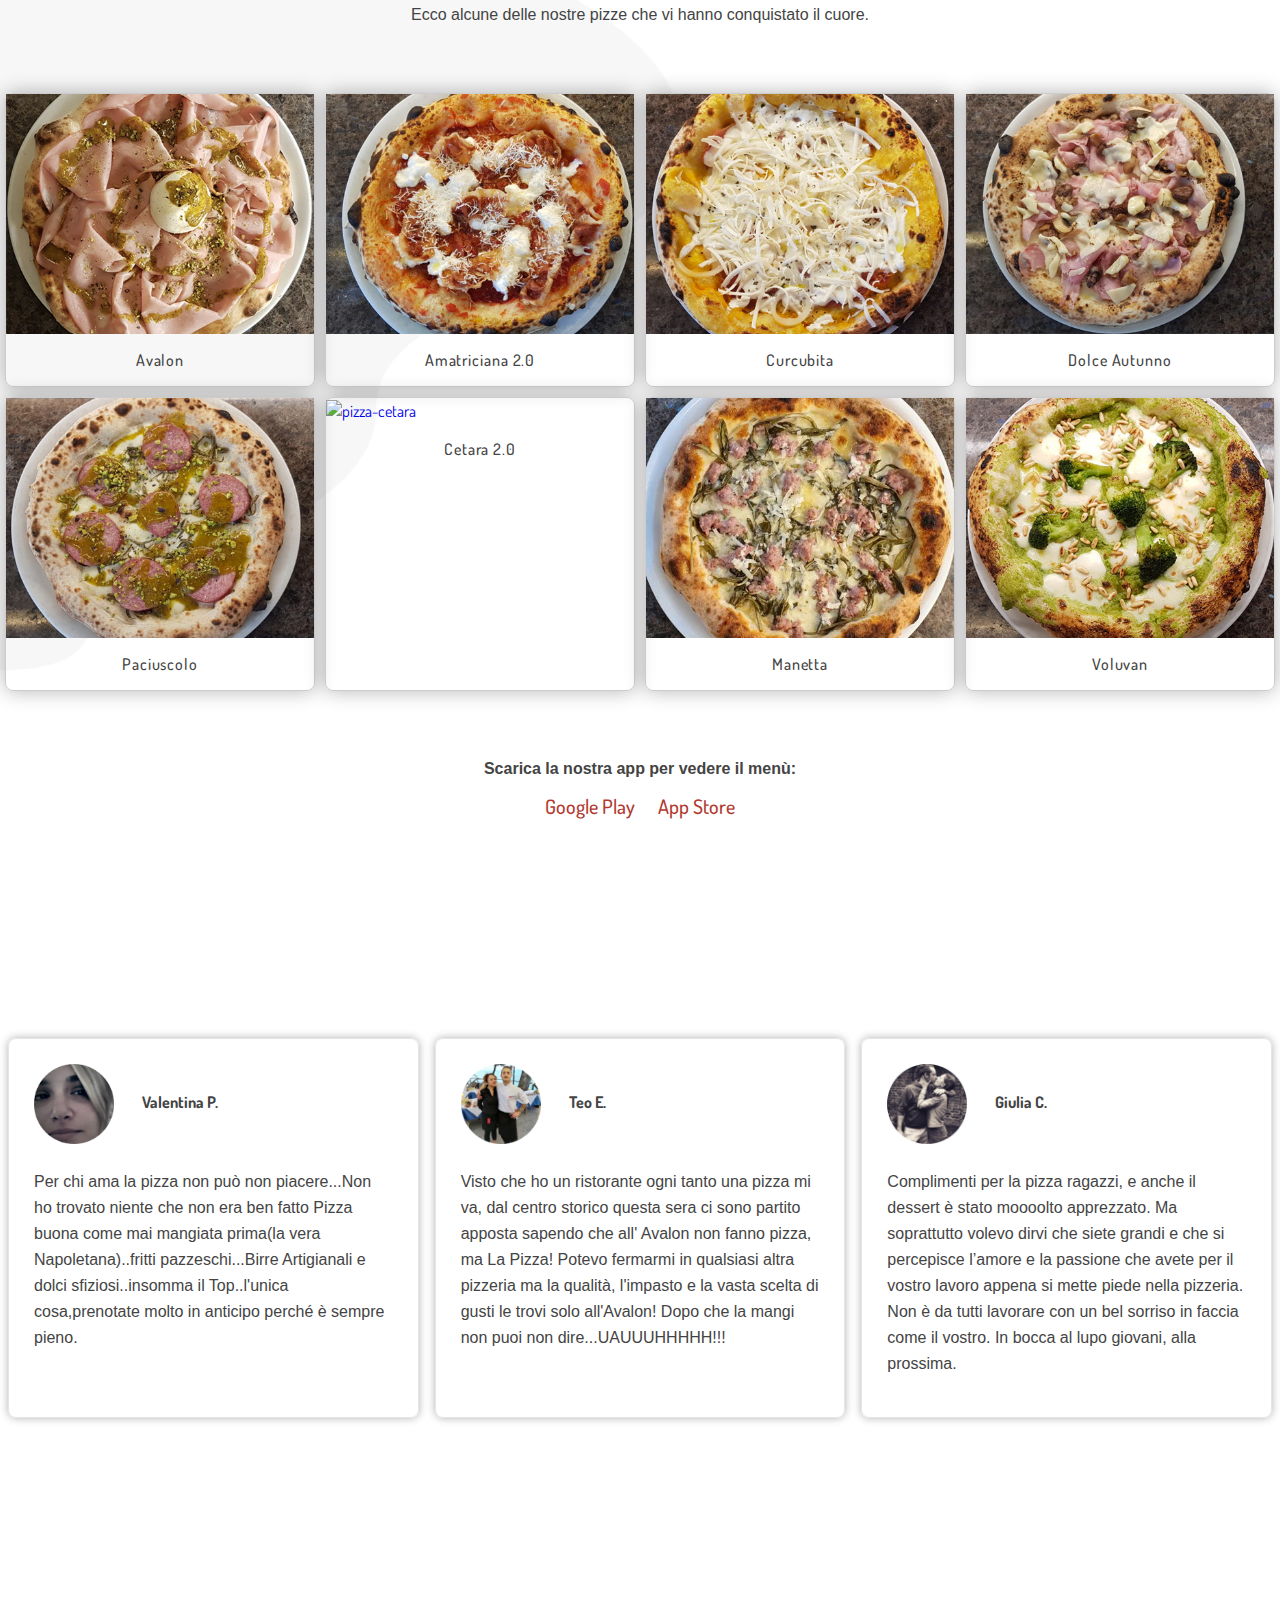
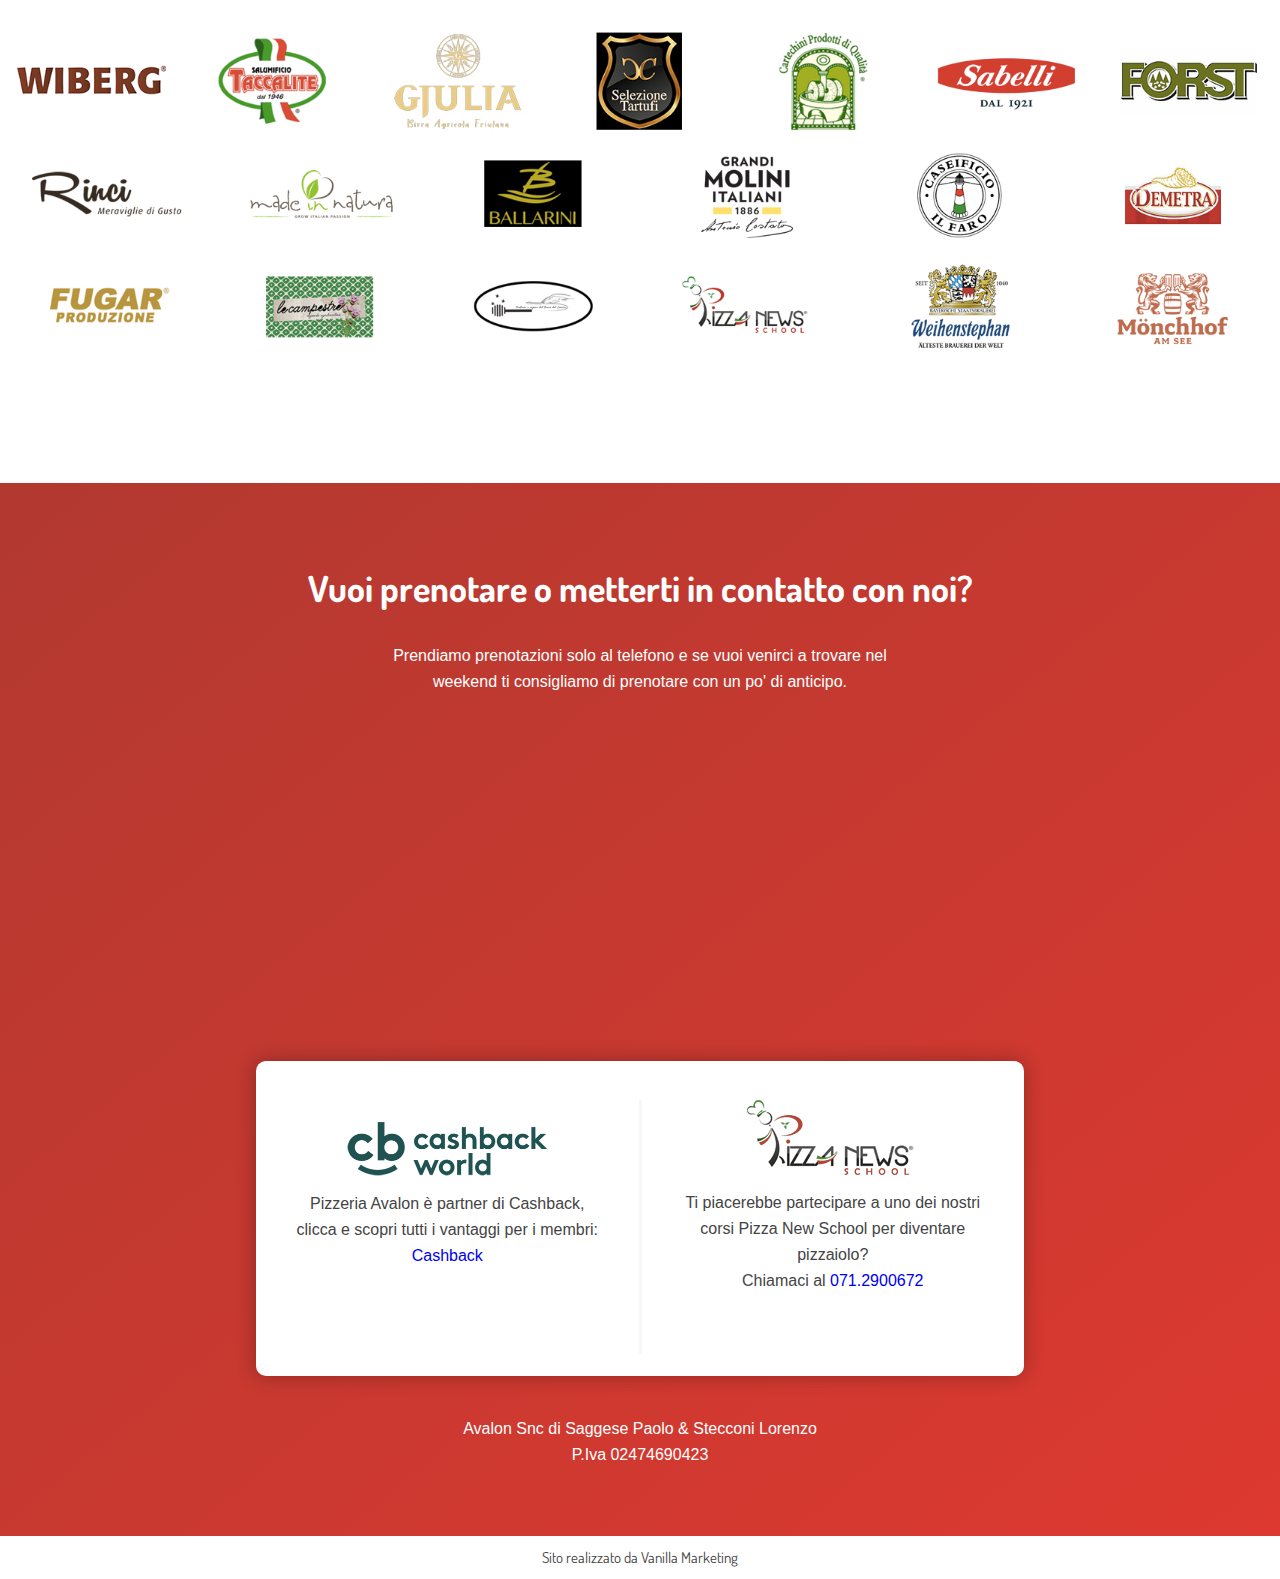
==== commit d60c1644: "link app" ====
--- a/index.html
+++ b/index.html
@@ -59,7 +59,7 @@
         <nav>  
             <ul id="menu">
               
-                <li><a class="link-menu" href="http://www.avalonpizzera.it">HOME</a></li>
+                <li><a class="link-menu" href="/">HOME</a></li>
                 <li><a class="link-menu" href="#chi-siamo">CHI SIAMO</a></li>
                 <li><a class="link-menu" href="#le-nostre-pizze">LE NOSTRE PIZZE</a></li>
                 <li><a class="link-menu" href="/pizza-in-fiore/">PIZZA IN FIORE</a></li>
@@ -125,24 +125,24 @@
   <div class="gallery-container">  <!-- first 4 pictures-->
     <div class="gallery">
       <a href="img/pizza-avalon-1.jpg" data-lightbox="roadtrip" data-title="Pizza Avalon"><img src="img/pizza-avalon-1.jpg" alt="pizza-avalon" width="450" height="350"></a>
-      <div class="desc">Avalon €9.50</div>
+      <div class="desc">Avalon</div>
     </div>
 
      <!--AMATRICIANA-->
     <div class="gallery">
       <a href="img/amatriciana.jpg" data-lightbox="roadtrip" data-title="Amatriciana 2.0"><img src="img/amatriciana.jpg" alt="pizza-avalon" width="450" height="350"></a>
-      <div class="desc">Amatriciana 2.0 €12</div>
+      <div class="desc">Amatriciana 2.0</div>
     </div>
     
       <!--CURCUBITA-->
       <div class="gallery">
         <a href="img/curcubita.jpg" data-lightbox="roadtrip" data-title="Curcubita"><img src="img/curcubita.jpg" alt="pizza-avalon" width="450" height="350"></a>
-      <div class="desc">Curcubita €13</div>
+      <div class="desc">Curcubita</div>
     </div>
      <!--DOLCE AUTUNNO-->
     <div class="gallery">
       <a href="img/dolce-autunno.jpg" data-lightbox="roadtrip" data-title="Dolce Autunno"><img src="img/dolce-autunno.jpg" alt="pizza-avalon" width="450" height="350"></a>
-      <div class="desc">Dolce Autunno €11</div>
+      <div class="desc">Dolce Autunno</div>
     </div>
   </div>
 
@@ -150,28 +150,31 @@
     <!--PACIUSCOLO-->
     <div class="gallery">
       <a href="img/paciuscolo.jpg" data-lightbox="roadtrip" data-title="Paciuscolo"><img src="img/paciuscolo.jpg" alt="paciucsolo" width="450" height="350"></a>
-      <div class="desc">Paciuscolo €14</div>
+      <div class="desc">Paciuscolo</div>
     </div>
     
      <!-- CETARA 2.0 -->
      <div class="gallery">
       <a href="../img/cetara-2.0.jpg" data-lightbox="roadtrip" data-title="Cetara 2.0"><img src="../img/cetara-2.0.jpg" alt="pizza-cetara" width="450" height="350"></a>
-      <div class="desc">Cetara 2.0 €17</div>
+      <div class="desc">Cetara 2.0</div>
     </div>
     <!-- MANETTA -->
     <div class="gallery">
       <a href="img/pizza-manetta.jpg" data-lightbox="roadtrip" data-title="Manetta"><img src="img/pizza-manetta.jpg" alt="pizza-manetta" width="450" height="350"></a>
-      <div class="desc">Manetta €12</div>
+      <div class="desc">Manetta</div>
     </div>
     <!--VOLUVAN-->
     <div class="gallery">
       <a href="img/voluvan.jpg" data-lightbox="roadtrip" data-title="Voluvan"><img src="img/voluvan.jpg" alt="pizza-voluvan" width="450" height="350"></a>
-      <div class="desc">Voluvan €12</div>
+      <div class="desc">Voluvan</div>
     </div>
   </div>
   <div id="gallery-button-container">
-      <a class="button" href="/menu-avalon.jpg" target="_blank">SCOPRI IL MENÙ COMPLET0</a>
-      <a class="button" id="senza-glutine" href="/avalon-senza-glutine.pdf" target="_blank">E IL MENÙ SENZA GLUTINE</a>
+    <p><strong>Scarica la nostra app per vedere il menù:</strong></p>
+    <a href="https://play.google.com/store/apps/details?id=com.twinlogix.fidelity.roadside&fbclid=IwAR1tdONEbTKYgTxYlaZrdIAmQ1h7mwVGgANp2TnSX5tM2aFzt1A1m6BLKJ0">Google Play</a>
+    <a href="https://apps.apple.com/sl/app/avalon-pizzeria/id1572664577">App Store</a>
+      <!-- <a class="button" href="/menu-avalon.jpg" target="_blank">SCOPRI IL MENÙ COMPLET0</a>
+      <a class="button" id="senza-glutine" href="/avalon-senza-glutine.pdf" target="_blank">E IL MENÙ SENZA GLUTINE</a> -->
   </div>
 </section>
 
--- a/css/main.css
+++ b/css/main.css
@@ -10,144 +10,149 @@
    Base styles: opinionated defaults
    ========================================================================== */
 
-html, body {
-    overflow-x: hidden;
-    overscroll-behavior: none;
-    color: #444;
-    scroll-behavior: smooth;
-    font-size: 16px;
-    line-height: 1.4;
-    font-family: 'Dosis', sans-serif;
-}
-
-h1, h2, h3, h4 {
-    color: #020202;
+html,
+body {
+  overflow-x: hidden;
+  overscroll-behavior: none;
+  color: #444;
+  scroll-behavior: smooth;
+  font-size: 16px;
+  line-height: 1.4;
+  font-family: 'Dosis', sans-serif;
+}
+
+h1,
+h2,
+h3,
+h4 {
+  color: #020202;
 }
 
 .clearfix {
-    clear: both;
+  clear: both;
 }
 
 p {
-    font-family: 'Open Sans', sans-serif;
-    font-size: 1rem !important;
-    line-height: 26px;
+  font-family: 'Open Sans', sans-serif;
+  font-size: 1rem !important;
+  line-height: 26px;
+  margin: 0 5px;
+}
+
+.my-container {
+  width: 100%;
+  margin: 0 auto;
+}
+
+.heading {
+  font-size: 48px;
+  font-weight: 800;
+  line-height: 1.2;
+  margin-bottom: 10px;
+  font-weight: 600;
+}
+
+.color-span {
+  color: #b23930;
+}
+
+#btn-pizza-in-fiore {
+  border-radius: 8px;
+  padding: 12px 30px;
+  font-size: 14px;
+  font-weight: 500;
+  margin: 40px auto 10px;
+  display: block;
+  width: 180px;
+  color: #fff;
+}
+
+ul {
+  list-style: none;
+}
+
+a {
+  text-decoration: none !important;
+}
+
+.hideme {
+  opacity: 0.3;
+  /* test */
+}
+
+/* ==========================================================================
+   HEADER - MOBILE FIRST 
+   ========================================================================== */
+
+#menu,
+header .social-icons {
+  display: none;
+}
+
+#logo {
+  height: 70px;
+  margin: 10px 0;
+}
+
+#mobile-menu {
+  width: 40px;
+  position: absolute;
+  right: 40px;
+  top: 25px;
+}
+
+#menu li {
+  padding: 10px 0;
+  font-weight: 500;
+  border-top: 1px solid #e5e5e5;
+  position: relative;
+  right: 25px;
+}
+
+#menu li a {
+  color: #020202 !important;
+}
+
+header {
+  border-bottom: 2px solid #e5e5e5;
+}
+
+/* ----------- HEADER DESKTOP  ----------- */
+
+@media only screen and (min-width: 1328px) {
+  #mobile-menu {
+    display: none;
+  }
+  #menu {
+    display: block;
+    margin-top: 40px;
+  }
+  #menu li {
+    display: inline-block;
+    border-top: none;
+    padding: 0 15px;
+    font-weight: 600;
+  }
+  #menu .link-menu:hover {
+    padding-bottom: 5px;
+    border-bottom: 2px solid #b2392f;
+  }
+  header {
+    height: 90px;
+    width: 80%;
+    text-align: center;
+    display: grid;
+    grid-template-columns: 1fr 8fr 1fr;
+    margin: 0 auto;
+  }
+  header .social-icons {
+    display: inline-block;
+    margin-top: 40px;
+    margin-right: -5px;
+  }
+  header .social-icons img {
     margin: 0 5px;
-}
-
-.my-container {
-    width: 100%;
-    margin: 0 auto;
-}
-
-.heading {
-    font-size: 48px;
-    font-weight: 800;
-    line-height: 1.2;
-    margin-bottom: 10px;
-    font-weight: 600;
-}
-
-.color-span {
-    color: #b23930;
-}
-
-#btn-pizza-in-fiore {
-    border-radius: 8px;
-    padding: 12px 30px;
-    font-size: 14px;
-    font-weight: 500;
-    margin: 40px auto 10px;
-    display: block;
-    width: 180px;
-    color: #fff;
-}
-
-ul {
-    list-style: none;
-}
-
-a {
-    text-decoration: none !important;
-}
-
-.hideme {
-    opacity: 0.3;
-    /* test */
-}
-
-/* ==========================================================================
-   HEADER - MOBILE FIRST 
-   ========================================================================== */
-
-#menu, header .social-icons {
-    display: none;
-}
-
-#logo {
-    height: 70px;
-    margin: 10px 0;
-}
-
-#mobile-menu {
-    width: 40px;
-    position: absolute;
-    right: 40px;
-    top: 25px;
-}
-
-#menu li {
-    padding: 10px 0;
-    font-weight: 500;
-    border-top: 1px solid #e5e5e5;
-    position: relative;
-    right: 25px;
-}
-
-#menu li a {
-    color: #020202 !important;
-}
-
-header {
-    border-bottom: 2px solid #e5e5e5;
-}
-
-/* ----------- HEADER DESKTOP  ----------- */
-
-@media only screen and (min-width: 1328px) {
-    #mobile-menu {
-        display: none
-    }
-    #menu {
-        display: block;
-        margin-top: 40px;
-    }
-    #menu li {
-        display: inline-block;
-        border-top: none;
-        padding: 0 15px;
-        font-weight: 600;
-    }
-    #menu .link-menu:hover {
-        padding-bottom: 5px;
-        border-bottom: 2px solid #b2392f;
-    }
-    header {
-        height: 90px;
-        width: 80%;
-        text-align: center;
-        display: grid;
-        grid-template-columns: 1fr 8fr 1fr;
-        margin: 0 auto;
-    }
-    header .social-icons {
-        display: inline-block;
-        margin-top: 40px;
-        margin-right: -5px;
-    }
-    header .social-icons img {
-        margin: 0 5px;
-    }
+  }
 }
 
 /* ==========================================================================
@@ -155,155 +160,157 @@
    ========================================================================== */
 
 #background-container {
-    background: url('../img/background-hero-mobile.png');
-    /* Full height */
-    height: 100%;
-    /* Center and scale the image nicely */
-    background-position: top;
+  background: url('../img/background-hero-mobile.png');
+  /* Full height */
+  height: 100%;
+  /* Center and scale the image nicely */
+  background-position: top;
+  background-repeat: no-repeat;
+  background-size: cover;
+  text-align: center;
+  width: 100%;
+}
+
+h1 {
+  color: #020202;
+  font-weight: 900;
+  font-size: 3em;
+}
+
+#first-button {
+  color: #020202;
+  border: 1px solid #020202;
+  font-weight: 700;
+}
+
+#first-button:hover {
+  color: #777;
+  border: 1px solid #777;
+}
+
+#second-button {
+  background-color: #b23930;
+  color: white !important;
+  padding: 10px 30px;
+  border-radius: 4px;
+}
+
+#second-button:hover {
+  background-color: #dd3930;
+}
+
+#hero {
+  padding: 80px 0;
+}
+
+#hero img {
+  display: block;
+  margin: 0 auto;
+  width: 100%;
+  margin-top: 60px;
+}
+
+.divider {
+  border-bottom: 2px solid #e5e5e5;
+}
+
+/* ----------- HERO Desktop  ----------- */
+
+@media only screen and (min-width: 1110px) {
+  #hero {
+    min-height: 500px;
+  }
+  #hero-title {
+    text-align: left;
+    margin-left: 140px;
+    margin-top: 40px;
+  }
+  h1 {
+    font-size: 5em;
+    line-height: 1.1;
+  }
+  #hero-title a {
+    display: inline;
+    margin-right: 10px;
+  }
+  #hero img {
+    width: 60%;
+    margin-top: -320px;
+    margin-right: -10px;
+  }
+  #background-container {
+    background: url('../img/background-avalon.png');
     background-repeat: no-repeat;
     background-size: cover;
-    text-align: center;
+  }
+  .divider {
+    border-bottom: 2px solid #e5e5e5;
+    width: 80%;
+    margin: 0 auto;
+  }
+}
+
+/* ==========================================================================
+   CHI SIAMO - MOBILE FIRST 
+   ========================================================================== */
+
+#chi-siamo {
+  margin-top: 40px;
+  background-color: #f7f7f7;
+  border: 8px;
+  display: block;
+}
+
+#chi-siamo img {
+  width: 100%;
+}
+
+#chi-siamo h3 {
+  font-size: 28px;
+  position: relative;
+  top: 40px;
+  display: block;
+}
+
+#chi-siamo p {
+  margin-bottom: 20px;
+}
+
+#chi-siamo a {
+  color: #020202;
+  padding-bottom: 60px;
+  display: block;
+}
+
+#chi-siamo-right {
+  margin: 10px 8px;
+}
+
+#video {
+  width: 100%;
+  height: 500px;
+}
+
+/* ----------- CHI SIAMO Desktop  ----------- */
+
+@media only screen and (min-width: 1210px) {
+  #chi-siamo {
+    display: grid;
+    grid-template-columns: 1fr 1fr;
+  }
+  #chi-siamo-left img {
     width: 100%;
-}
-
-h1 {
-    color: #020202;
-    font-weight: 900;
-    font-size: 3em;
-}
-
-#first-button {
-    color: #020202;
-    border: 1px solid #020202;
-    font-weight: 700;
-}
-
-#first-button:hover {
-    color: #777;
-    border: 1px solid #777;
-}
-
-#second-button {
-    background-color: #b23930;
-    color: white !important;
-}
-
-#second-button:hover {
-    background-color: #dd3930;
-}
-
-#hero {
-    padding: 80px 0;
-}
-
-#hero img {
-    display: block;
-    margin: 0 auto;
-    width: 100%;
-    margin-top: 60px;
-}
-
-.divider {
-    border-bottom: 2px solid #e5e5e5;
-}
-
-/* ----------- HERO Desktop  ----------- */
-
-@media only screen and (min-width: 1110px) {
-    #hero {
-        min-height: 500px;
-    }
-    #hero-title {
-        text-align: left;
-        margin-left: 140px;
-        margin-top: 40px;
-    }
-    h1 {
-        font-size: 5em;
-        line-height: 1.1;
-    }
-    #hero-title a {
-        display: inline;
-        margin-right: 10px;
-    }
-    #hero img {
-        width: 60%;
-        margin-top: -320px;
-        margin-right: -10px;
-    }
-    #background-container {
-        background: url('../img/background-avalon.png');
-        background-repeat: no-repeat;
-        background-size: cover;
-    }
-    .divider {
-        border-bottom: 2px solid #e5e5e5;
-        width: 80%;
-        margin: 0 auto;
-    }
-}
-
-/* ==========================================================================
-   CHI SIAMO - MOBILE FIRST 
-   ========================================================================== */
-
-#chi-siamo {
-    margin-top: 40px;
-    background-color: #f7f7f7;
-    border: 8px;
-    display: block;
-}
-
-#chi-siamo img {
-    width: 100%;
-}
-
-#chi-siamo h3 {
-    font-size: 28px;
+  }
+  #chi-siamo-right {
+    margin: 20px 60px 0;
+  }
+  #chi-siamo-right-wrapper {
     position: relative;
-    top: 40px;
-    display: block;
-}
-
-#chi-siamo p {
-    margin-bottom: 20px;
-}
-
-#chi-siamo a {
-    color: #020202;
-    padding-bottom: 60px;
-    display: block;
-}
-
-#chi-siamo-right {
-    margin: 10px 8px;
-}
-
-#video {
-    width: 100%;
-    height: 500px
-}
-
-/* ----------- CHI SIAMO Desktop  ----------- */
-
-@media only screen and (min-width: 1210px) {
-    #chi-siamo {
-        display: grid;
-        grid-template-columns: 1fr 1fr;
-    }
-    #chi-siamo-left img {
-        width: 100%;
-    }
-    #chi-siamo-right {
-        margin: 20px 60px 0;
-    }
-    #chi-siamo-right-wrapper {
-        position: relative;
-        bottom: 10px;
-    }
-    #video {
-        height: 100%
-    }
+    bottom: 10px;
+  }
+  #video {
+    height: 100%;
+  }
 }
 
 /* ==========================================================================
@@ -311,82 +318,91 @@
    ========================================================================== */
 
 #gallery-title-section {
-    text-align: center;
-    padding-top: 80px;
-    margin-bottom: 60px;
-    margin-top: 60px;
+  text-align: center;
+  padding-top: 80px;
+  margin-bottom: 60px;
+  margin-top: 60px;
 }
 
 div.gallery {
-    margin: 5px;
-    border: 1px solid #ccc;
-    border-radius: 8px;
-    box-shadow: 0px 0px 20px 0px rgba(12, 5, 5, 0.3);
+  margin: 5px;
+  border: 1px solid #ccc;
+  border-radius: 8px;
+  box-shadow: 0px 0px 20px 0px rgba(12, 5, 5, 0.3);
 }
 
 div.gallery:hover {
-    border: 1px solid #e5e5e5;
+  border: 1px solid #e5e5e5;
 }
 
 div.gallery img {
-    width: 100%;
-    height: auto;
+  width: 100%;
+  height: auto;
 }
 
 div.desc {
-    padding: 15px;
-    text-align: center;
+  padding: 15px;
+  text-align: center;
 }
 
 .desc {
-    font-weight: 500;
-    letter-spacing: 0.9px;
+  font-weight: 500;
+  letter-spacing: 0.9px;
 }
 
 #gallery-button-container {
-    text-align: center;
-    margin-top: 60px;
+  text-align: center;
+  margin-top: 60px;
 }
 
 #gallery-button-container a {
+  color: #b23930;
+  font-weight: 500;
+  padding: 10px;
+  display: inline-block;
+  font-size: 20px;
+}
+#gallery-button-container a:hover {
+  color: #222;
+}
+
+/* #gallery-button-container a {
     width: 180px;
     background-color: #b23930;
     color: white;
 }
-
+    
 #gallery-button-container a:hover {
     background-color: #dd3930;
-}
+} */
 
 #senza-glutine {
-    background-color: white !important;
-    color: #222 !important;;
-    border: 1px solid #222;
-    font-weight: 500 !important;
-    margin-top: 20px;
+  background-color: white !important;
+  color: #222 !important;
+  border: 1px solid #222;
+  font-weight: 500 !important;
+  margin-top: 20px;
 }
 
 /* ----------- GALLERY Desktop  ----------- */
 
 @media only screen and (min-width: 1110px) {
-    #gallery-container-section {
-        background: url('../img/test-3.png');
-        background-repeat: no-repeat;
-    }
-    .gallery-container {
-        display: grid;
-        grid-template-columns: 1fr 1fr 1fr 1fr;
-    }
-    #gallery-title-section h2 {
-        margin-bottom: 0;
-    }
-    #gallery-title-section p {
-        width: 50%;
-        margin: 0 auto;
-        padding-top: 10px;
-    }
-
-
+  #gallery-container-section {
+    background: url('../img/test-3.png');
+    background-repeat: no-repeat;
+  }
+  .gallery-container {
+    display: grid;
+    grid-template-columns: 1fr 1fr 1fr 1fr;
+  }
+  #gallery-title-section h2 {
+    margin-bottom: 0;
+  }
+  #gallery-title-section p {
+    width: 50%;
+    margin: 0 auto;
+    padding-top: 10px;
+  }
 }
 
 /* ==========================================================================
@@ -394,45 +410,45 @@
    ========================================================================== */
 
 #testimonial-container {
-    margin-bottom: 120px;
+  margin-bottom: 120px;
 }
 
 #testimonial-title {
-    margin-top: 120px;
-    text-align: center;
+  margin-top: 120px;
+  text-align: center;
 }
 
 .testimonial {
-    border: 1px solid #e5e5e5;
-    margin: 20px 8px;
-    border-radius: 8px;
-    box-shadow: 0px 0px 8px 0px rgba(12, 5, 5, 0.3);
+  border: 1px solid #e5e5e5;
+  margin: 20px 8px;
+  border-radius: 8px;
+  box-shadow: 0px 0px 8px 0px rgba(12, 5, 5, 0.3);
 }
 
 .testimonial:hover {
-    box-shadow: 0px 0px 20px 0px rgba(12, 5, 5, 0.3);
+  box-shadow: 0px 0px 20px 0px rgba(12, 5, 5, 0.3);
 }
 
 .testimonial p {
-    margin: 0 25px;
-    padding-bottom: 40px;
+  margin: 0 25px;
+  padding-bottom: 40px;
 }
 
 .testimonial img {
-    width: 80px;
-    margin: 25px;
+  width: 80px;
+  margin: 25px;
 }
 
 /* ----------- GALLERY Desktop  ----------- */
 
 @media only screen and (min-width: 940px) {
-    #testimonial-title {
-        margin-left: 10px;
-    }
-    #testimonial-container {
-        display: grid;
-        grid-template-columns: 1fr 1fr 1fr;
-    }
+  #testimonial-title {
+    margin-left: 10px;
+  }
+  #testimonial-container {
+    display: grid;
+    grid-template-columns: 1fr 1fr 1fr;
+  }
 }
 
 /* ==========================================================================
@@ -440,30 +456,30 @@
    ========================================================================== */
 
 .collaborazione-logo img {
-    width: 200px;
+  width: 200px;
+  margin: 0 auto;
+  display: block;
+}
+
+#title-collaborazioni {
+  text-align: center;
+}
+
+/* ----------- GALLERY Desktop  ----------- */
+
+@media only screen and (min-width: 1110px) {
+  .collaborazioni-container-1 {
+    display: flex;
+  }
+  .collaborazioni-container-2 {
+    display: flex;
+  }
+  .collaborazione-logo {
     margin: 0 auto;
-    display: block;
-}
-
-#title-collaborazioni {
-    text-align: center;
-}
-
-/* ----------- GALLERY Desktop  ----------- */
-
-@media only screen and (min-width: 1110px) {
-    .collaborazioni-container-1 {
-        display: flex;
-    }
-    .collaborazioni-container-2 {
-        display: flex;
-    }
-    .collaborazione-logo {
-        margin: 0 auto;
-    }
-    .collaborazione-logo img {
-        width: 150px;
-    }
+  }
+  .collaborazione-logo img {
+    width: 150px;
+  }
 }
 
 /* ==========================================================================
@@ -471,146 +487,146 @@
    ========================================================================== */
 
 #contatti-container {
-    background-image: linear-gradient(to bottom right, #b23930, #dd3930);
-    text-align: center;
-    color: white;
-    margin-top: 120px;
+  background-image: linear-gradient(to bottom right, #b23930, #dd3930);
+  text-align: center;
+  color: white;
+  margin-top: 120px;
 }
 
 #contatti-title {
-    margin: 0 5px;
-    padding-bottom: 20px;
+  margin: 0 5px;
+  padding-bottom: 20px;
 }
 
 #contatti-title p {
+  margin-top: 10px;
+}
+
+#contatti-container h2 {
+  color: white;
+  padding-top: 80px;
+  font-size: 26px;
+}
+
+#contatti-container h3 {
+  color: white;
+  margin-top: 20px;
+}
+
+.icone-contatti {
+  width: 50px;
+  margin-top: 60px;
+}
+
+.contatti p {
+  width: 80%;
+  display: block;
+  margin: 0 auto;
+}
+
+#contatti-info {
+  padding-bottom: 60px;
+}
+
+#contatti-info a {
+  color: white;
+  display: block;
+  padding: 10px;
+  font-size: 15px;
+  font-family: 'Open Sans', sans-serif;
+}
+
+.contatti img {
+  display: inline-block !important;
+}
+
+#social-footer a {
+  display: inline-block !important;
+}
+
+#p-iva {
+  height: 120px;
+  padding-top: 40px;
+}
+
+#cashback-pizza-new-school {
+  border-top: 1px solid white;
+  width: 90%;
+  margin: 0 auto;
+  padding-top: 60px;
+  background-color: white;
+  color: #444 !important;
+  border-radius: 10px;
+  box-shadow: 0px 0px 20px 0px rgba(12, 5, 5, 0.3);
+}
+
+#cashback-pizza-new-school a {
+  text-decoration: underline;
+}
+
+#cashback-pizza-new-school img {
+  width: 200px;
+  padding-bottom: 5px;
+}
+
+#cashback-pizza-new-school div {
+  padding-bottom: 60px;
+}
+
+#corsi-pizza-footer {
+  border-top: 3px solid #f7f7f7;
+  padding-top: 40px;
+}
+
+/* ----------- CONTATTI Desktop  ----------- */
+
+@media only screen and (min-width: 1100px) {
+  #contatti-info {
+    display: grid;
+    grid-template-columns: 1fr 1fr 1fr 1fr;
+    padding-bottom: 80px;
+  }
+  #contatti-container h2 {
+    font-size: 36px;
+  }
+  #contatti-title p {
+    width: 40%;
+    margin: 10px auto;
+  }
+  #contatti-container h3 {
+    font-size: 20px;
+  }
+  #contatti-info p {
+    margin-top: 18px;
+    width: 70%;
+  }
+  #contatti-info a {
+    padding: 8px;
+  }
+  #numero-telefono {
     margin-top: 10px;
-}
-
-#contatti-container h2 {
-    color: white;
-    padding-top: 80px;
-    font-size: 26px;
-}
-
-#contatti-container h3 {
-    color: white;
-    margin-top: 20px;
-}
-
-.icone-contatti {
-    width: 50px;
-    margin-top: 60px;
-}
-
-.contatti p {
+    /* per allineare il testo del footer */
+  }
+  #cashback-pizza-new-school {
+    display: flex;
+    justify-content: space-around;
+    width: 60%;
+  }
+  #cashback-pizza-new-school div {
+    width: 50%;
+  }
+  #cashback-pizza-new-school p {
     width: 80%;
-    display: block;
     margin: 0 auto;
-}
-
-#contatti-info {
-    padding-bottom: 60px
-}
-
-#contatti-info a {
-    color: white;
-    display: block;
-    padding: 10px;
-    font-size: 15px;
-    font-family: 'Open Sans', sans-serif;
-}
-
-.contatti img {
-    display: inline-block !important;
-}
-
-#social-footer a {
-    display: inline-block !important;
-}
-
-#p-iva {
-    height: 120px;
-    padding-top: 40px;
-}
-
-#cashback-pizza-new-school {
-    border-top: 1px solid white;
-    width: 90%;
-    margin: 0 auto;
-    padding-top: 60px;
-    background-color: white;
-    color: #444 !important;
-    border-radius: 10px;
-    box-shadow: 0px 0px 20px 0px rgba(12, 5, 5, 0.3);
-}
-
-#cashback-pizza-new-school a {
-    text-decoration: underline;
-}
-
-#cashback-pizza-new-school img {
-    width: 200px;
-    padding-bottom: 5px;
-}
-
-#cashback-pizza-new-school div {
-    padding-bottom: 60px;
-}
-
-#corsi-pizza-footer {
-    border-top: 3px solid #f7f7f7;
-    padding-top: 40px;
-}
-
-/* ----------- CONTATTI Desktop  ----------- */
-
-@media only screen and (min-width: 1100px) {
-    #contatti-info {
-        display: grid;
-        grid-template-columns: 1fr 1fr 1fr 1fr;
-        padding-bottom: 80px;
-    }
-    #contatti-container h2 {
-        font-size: 36px;
-    }
-    #contatti-title p {
-        width: 40%;
-        margin: 10px auto;
-    }
-    #contatti-container h3 {
-        font-size: 20px;
-    }
-    #contatti-info p {
-        margin-top: 18px;
-        width: 70%
-    }
-    #contatti-info a {
-        padding: 8px;
-    }
-    #numero-telefono {
-        margin-top: 10px;
-        /* per allineare il testo del footer */
-    }
-    #cashback-pizza-new-school {
-        display: flex;
-        justify-content: space-around;
-        width: 60%;
-    }
-    #cashback-pizza-new-school div {
-        width: 50%
-    }
-    #cashback-pizza-new-school p {
-        width: 80%;
-        margin: 0 auto;
-        padding-top: 10px
-    }
-    #corsi-pizza-footer {
-        position: relative;
-        bottom: 22px;
-        border-left: 3px solid #f7f7f7;
-        padding-top: 0;
-        border-top: none;
-    }
+    padding-top: 10px;
+  }
+  #corsi-pizza-footer {
+    position: relative;
+    bottom: 22px;
+    border-left: 3px solid #f7f7f7;
+    padding-top: 0;
+    border-top: none;
+  }
 }
 
 /* ==========================================================================
@@ -618,18 +634,18 @@
    ========================================================================== */
 
 #subfooter {
-    text-align: center;
-    padding: 10px;
+  text-align: center;
+  padding: 10px;
 }
 
 #subfooter a {
-    font-size: 15px;
-    font-family: 'Dosis', sans-serif;
-    color: #444
+  font-size: 15px;
+  font-family: 'Dosis', sans-serif;
+  color: #444;
 }
 
 #subfooter a:hover {
-    border-bottom: 1px solid #b23930;
+  border-bottom: 1px solid #b23930;
 }
 
 /*
@@ -643,13 +659,13 @@
  */
 
 ::-moz-selection {
-    background: #b3d4fc;
-    text-shadow: none;
+  background: #b3d4fc;
+  text-shadow: none;
 }
 
 ::selection {
-    background: #b3d4fc;
-    text-shadow: none;
+  background: #b3d4fc;
+  text-shadow: none;
 }
 
 /*
@@ -657,12 +673,12 @@
  */
 
 hr {
-    display: block;
-    height: 1px;
-    border: 0;
-    border-top: 1px solid #ccc;
-    margin: 1em 0;
-    padding: 0;
+  display: block;
+  height: 1px;
+  border: 0;
+  border-top: 1px solid #ccc;
+  margin: 1em 0;
+  padding: 0;
 }
 
 /*
@@ -671,8 +687,13 @@
  * https://github.com/h5bp/html5-boilerplate/issues/440
  */
 
-audio, canvas, iframe, img, svg, video {
-    vertical-align: middle;
+audio,
+canvas,
+iframe,
+img,
+svg,
+video {
+  vertical-align: middle;
 }
 
 /*
@@ -680,9 +701,9 @@
  */
 
 fieldset {
-    border: 0;
-    margin: 0;
-    padding: 0;
+  border: 0;
+  margin: 0;
+  padding: 0;
 }
 
 /*
@@ -690,7 +711,7 @@
  */
 
 textarea {
-    resize: vertical;
+  resize: vertical;
 }
 
 /* ==========================================================================
@@ -698,10 +719,10 @@
    ========================================================================== */
 
 .browserupgrade {
-    margin: 0.2em 0;
-    background: #ccc;
-    color: #000;
-    padding: 0.2em 0;
+  margin: 0.2em 0;
+  background: #ccc;
+  color: #000;
+  padding: 0.2em 0;
 }
 
 /* ==========================================================================
@@ -717,7 +738,7 @@
  */
 
 .hidden {
-    display: none !important;
+  display: none !important;
 }
 
 /*
@@ -730,16 +751,16 @@
  */
 
 .visuallyhidden {
-    border: 0;
-    clip: rect(0 0 0 0);
-    height: 1px;
-    margin: -1px;
-    overflow: hidden;
-    padding: 0;
-    position: absolute;
-    width: 1px;
-    white-space: nowrap;
-    /* 1 */
+  border: 0;
+  clip: rect(0 0 0 0);
+  height: 1px;
+  margin: -1px;
+  overflow: hidden;
+  padding: 0;
+  position: absolute;
+  width: 1px;
+  white-space: nowrap;
+  /* 1 */
 }
 
 /*
@@ -748,14 +769,15 @@
  * https://www.drupal.org/node/897638
  */
 
-.visuallyhidden.focusable:active, .visuallyhidden.focusable:focus {
-    clip: auto;
-    height: auto;
-    margin: 0;
-    overflow: visible;
-    position: static;
-    width: auto;
-    white-space: inherit;
+.visuallyhidden.focusable:active,
+.visuallyhidden.focusable:focus {
+  clip: auto;
+  height: auto;
+  margin: 0;
+  overflow: visible;
+  position: static;
+  width: auto;
+  white-space: inherit;
 }
 
 /*
@@ -763,7 +785,7 @@
  */
 
 .invisible {
-    visibility: hidden;
+  visibility: hidden;
 }
 
 /*
@@ -778,15 +800,16 @@
  *    `:before` to contain the top-margins of child elements.
  */
 
-.clearfix:before, .clearfix:after {
-    content: " ";
-    /* 1 */
-    display: table;
-    /* 2 */
-}
-
+.clearfix:before,
 .clearfix:after {
-    clear: both;
+  content: ' ';
+  /* 1 */
+  display: table;
+  /* 2 */
+}
+
+.clearfix:after {
+  clear: both;
 }
 
 /* ==========================================================================
@@ -796,11 +819,14 @@
    ========================================================================== */
 
 @media only screen and (min-width: 35em) {
-    /* Style adjustments for viewports that meet the condition */
-}
-
-@media print, (-webkit-min-device-pixel-ratio: 1.25), (min-resolution: 1.25dppx), (min-resolution: 120dpi) {
-    /* Style adjustments for high resolution devices */
+  /* Style adjustments for viewports that meet the condition */
+}
+
+@media print,
+  (-webkit-min-device-pixel-ratio: 1.25),
+  (min-resolution: 1.25dppx),
+  (min-resolution: 120dpi) {
+  /* Style adjustments for high resolution devices */
 }
 
 /* ==========================================================================
@@ -810,52 +836,61 @@
    ========================================================================== */
 
 @media print {
-    *, *:before, *:after {
-        background: transparent !important;
-        color: #000 !important;
-        /* Black prints faster */
-        -webkit-box-shadow: none !important;
-        box-shadow: none !important;
-        text-shadow: none !important;
-    }
-    a, a:visited {
-        text-decoration: underline;
-    }
-    a[href]:after {
-        content: " (" attr(href) ")";
-    }
-    abbr[title]:after {
-        content: " (" attr(title) ")";
-    }
-    /*
+  *,
+  *:before,
+  *:after {
+    background: transparent !important;
+    color: #000 !important;
+    /* Black prints faster */
+    -webkit-box-shadow: none !important;
+    box-shadow: none !important;
+    text-shadow: none !important;
+  }
+  a,
+  a:visited {
+    text-decoration: underline;
+  }
+  a[href]:after {
+    content: ' (' attr(href) ')';
+  }
+  abbr[title]:after {
+    content: ' (' attr(title) ')';
+  }
+  /*
      * Don't show links that are fragment identifiers,
      * or use the `javascript:` pseudo protocol
      */
-    a[href^="#"]:after, a[href^="javascript:"]:after {
-        content: "";
-    }
-    pre {
-        white-space: pre-wrap !important;
-    }
-    pre, blockquote {
-        border: 1px solid #999;
-        page-break-inside: avoid;
-    }
-    /*
+  a[href^='#']:after,
+  a[href^='javascript:']:after {
+    content: '';
+  }
+  pre {
+    white-space: pre-wrap !important;
+  }
+  pre,
+  blockquote {
+    border: 1px solid #999;
+    page-break-inside: avoid;
+  }
+  /*
      * Printing Tables:
      * http://css-discuss.incutio.com/wiki/Printing_Tables
      */
-    thead {
-        display: table-header-group;
-    }
-    tr, img {
-        page-break-inside: avoid;
-    }
-    p, h2, h3 {
-        orphans: 3;
-        widows: 3;
-    }
-    h2, h3 {
-        page-break-after: avoid;
-    }
-}+  thead {
+    display: table-header-group;
+  }
+  tr,
+  img {
+    page-break-inside: avoid;
+  }
+  p,
+  h2,
+  h3 {
+    orphans: 3;
+    widows: 3;
+  }
+  h2,
+  h3 {
+    page-break-after: avoid;
+  }
+}
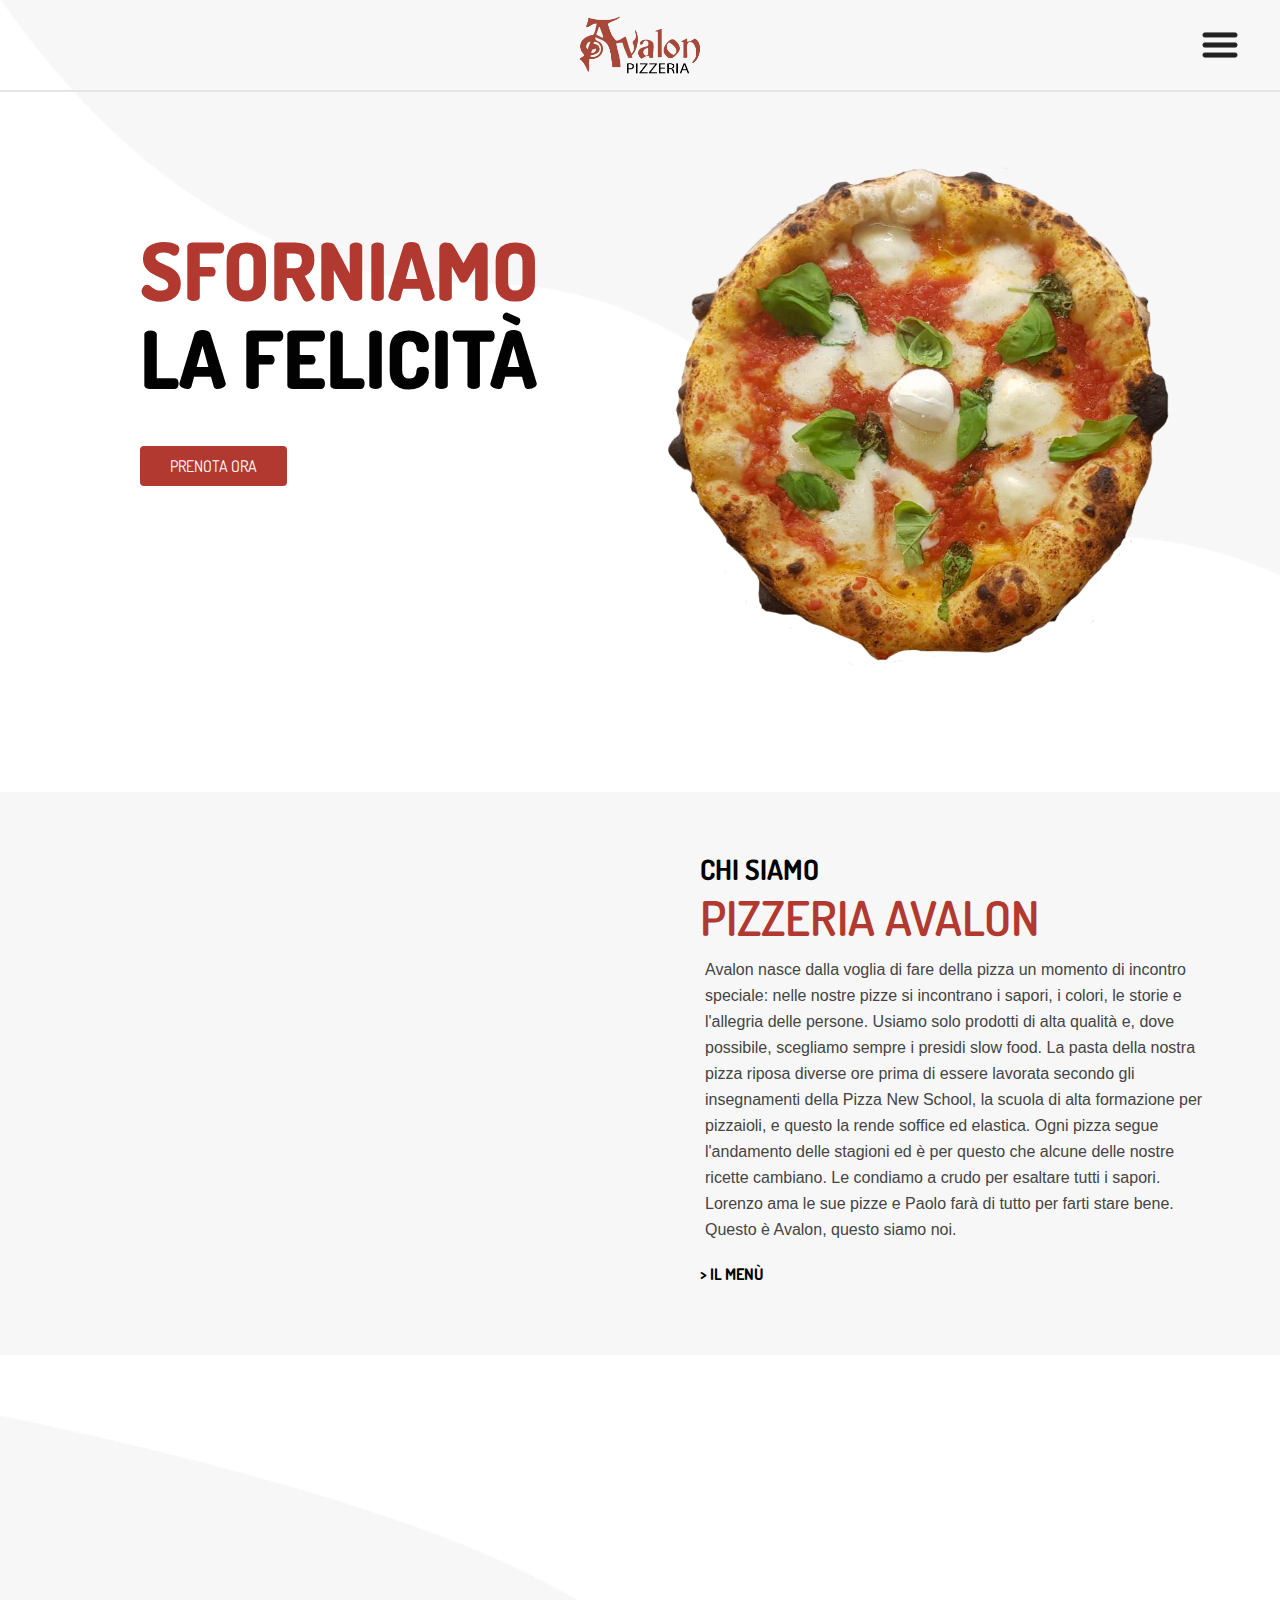
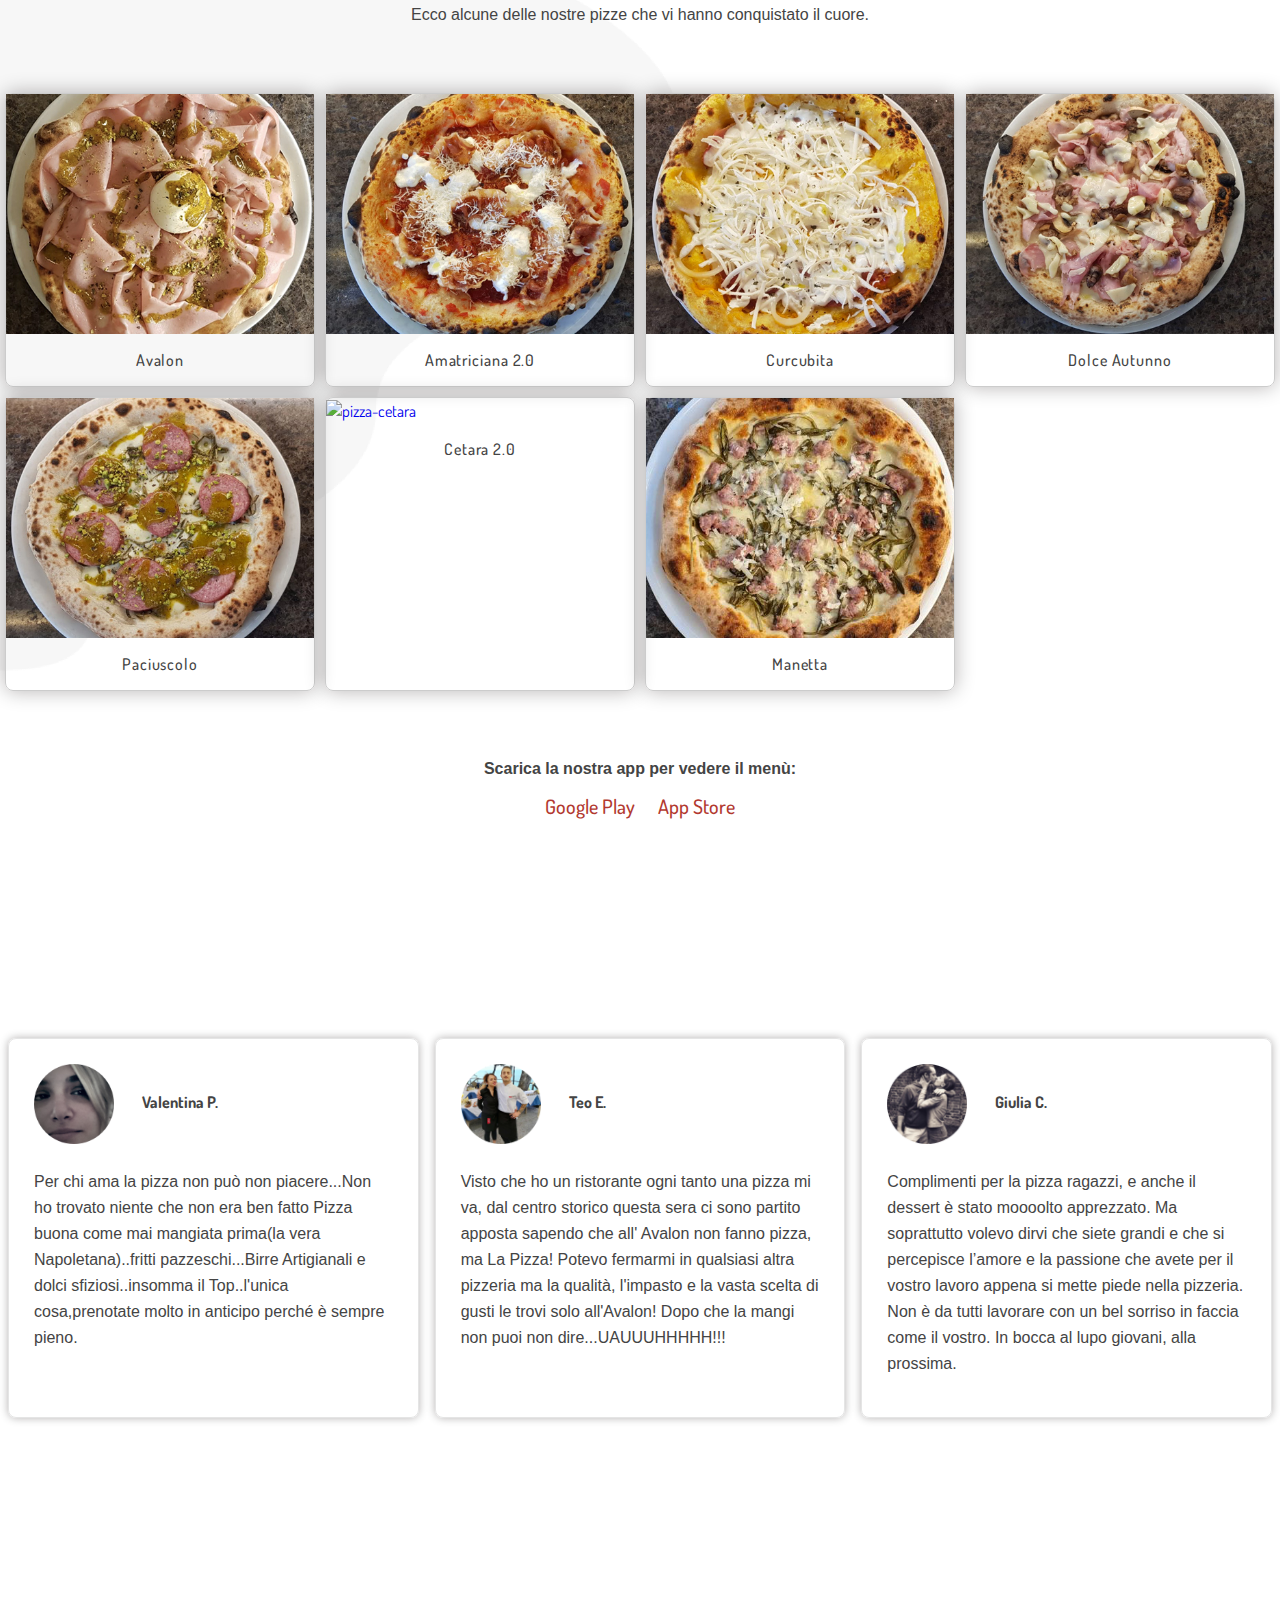
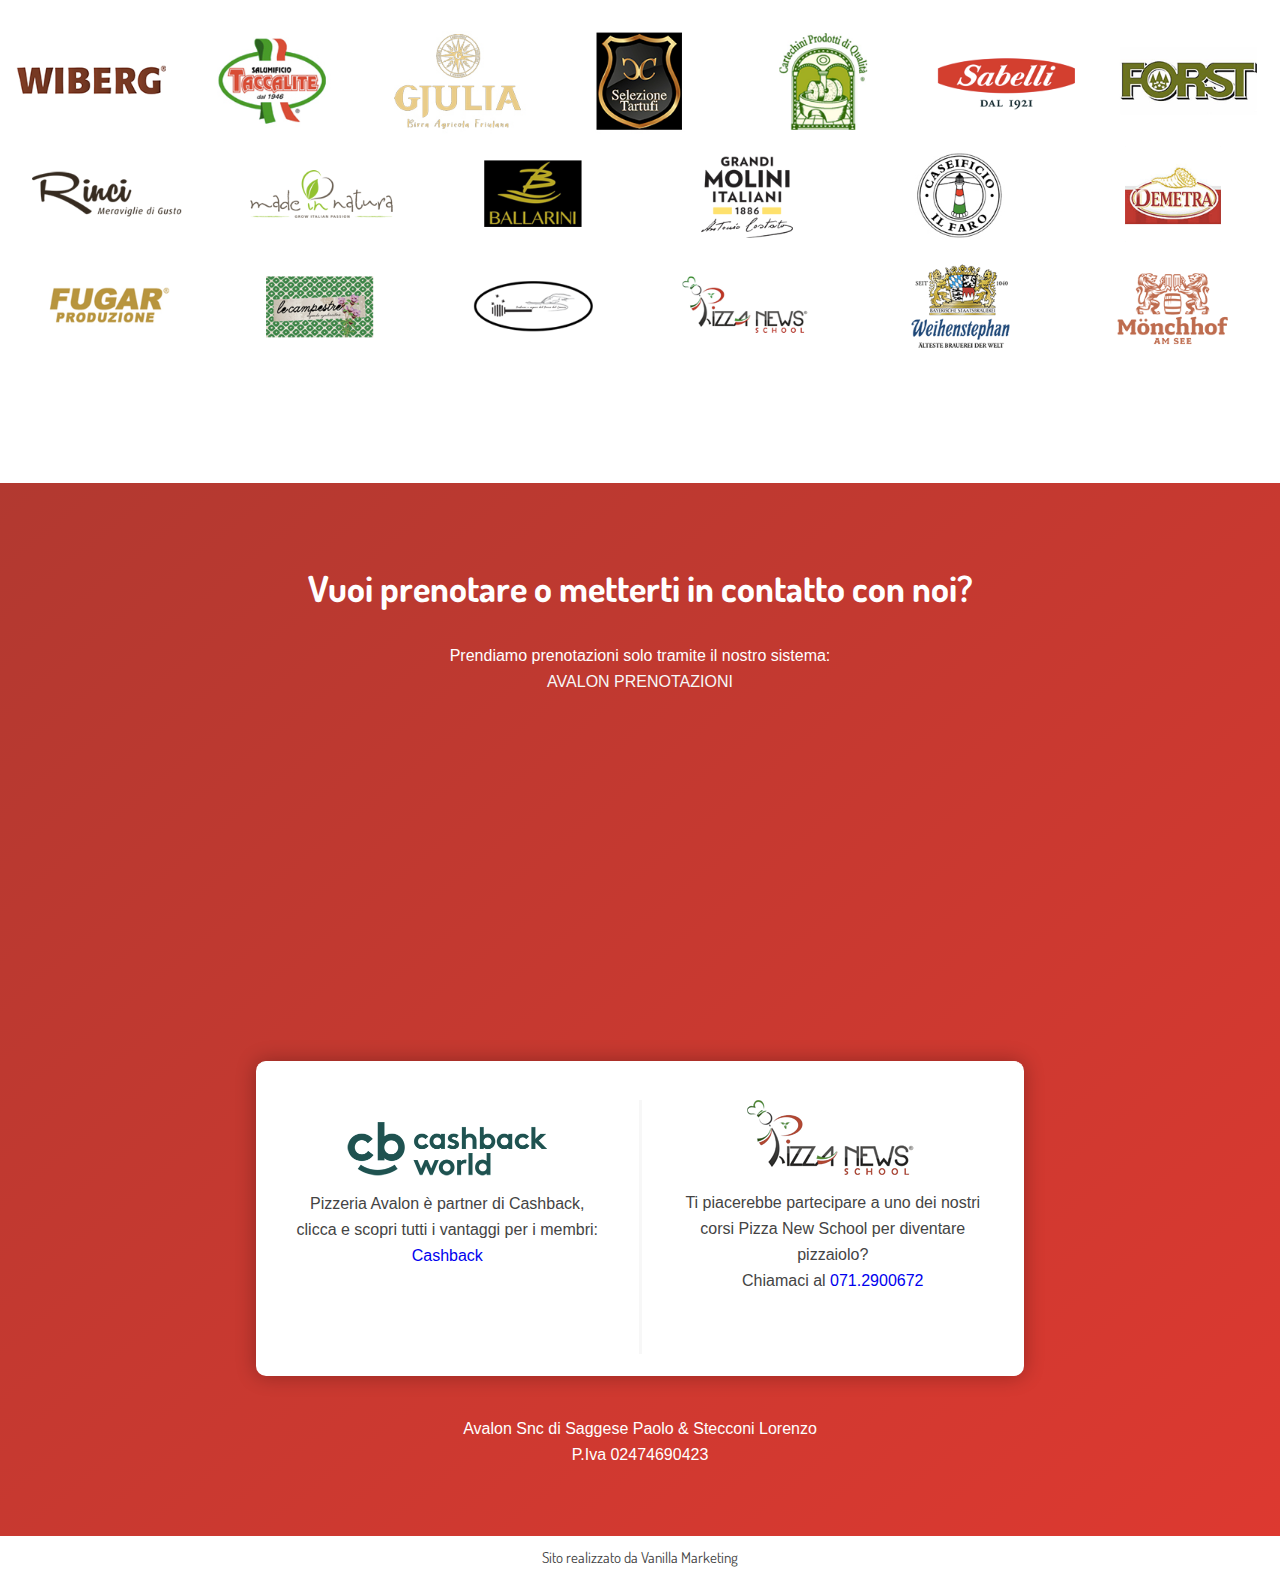
==== commit d4d6e705: "change booking" ====
--- a/index.html
+++ b/index.html
@@ -164,10 +164,10 @@
       <div class="desc">Manetta</div>
     </div>
     <!--VOLUVAN-->
-    <div class="gallery">
+    <!-- <div class="gallery">
       <a href="img/voluvan.jpg" data-lightbox="roadtrip" data-title="Voluvan"><img src="img/voluvan.jpg" alt="pizza-voluvan" width="450" height="350"></a>
       <div class="desc">Voluvan</div>
-    </div>
+    </div> -->
   </div>
   <div id="gallery-button-container">
     <p><strong>Scarica la nostra app per vedere il menù:</strong></p>
@@ -288,15 +288,16 @@
 <section id="contatti-container" class="container">
   <div id="contatti-title">
     <h2>Vuoi prenotare o metterti in contatto con noi?</h2>
-    <p>Prendiamo prenotazioni solo al telefono e se vuoi venirci a trovare nel weekend ti consigliamo di prenotare con un po' di anticipo.</p>
+    <p>Prendiamo prenotazioni solo tramite il nostro sistema: <a style="color: #f7f7f7; display: block; font-weight: 500;" href="https://www.avalonprenotazioni.it/">AVALON PRENOTAZIONI</a></p>
   </div>
 
   <div data-aos="fade-left" id="contatti-info">
       <div class="contatti">
           <img class="icone-contatti" src="img/icona-telefono.png" alt="icona-telefono">
           <h3>PER PRENOTARE</h3>
-          <a href="tel:071.2900672" id="numero-telefono">071.2900672</a>
-          <a href="https://www.avalonprenotazioni.it/" target="_blank">Prenota Online</a>
+          <a style="color: #f7f7f7; display: block; font-weight: 500;" href="https://www.avalonprenotazioni.it/">avalonprenotazioni.it</a>
+          <!-- <a href="tel:071.2900672" id="numero-telefono">071.2900672</a>
+          <a href="https://www.avalonprenotazioni.it/" target="_blank">Prenota Online</a> -->
         </div>
       <div class="contatti">
           <img class="icone-contatti" src="img/orologio-icona.png" alt="icona-orologio">
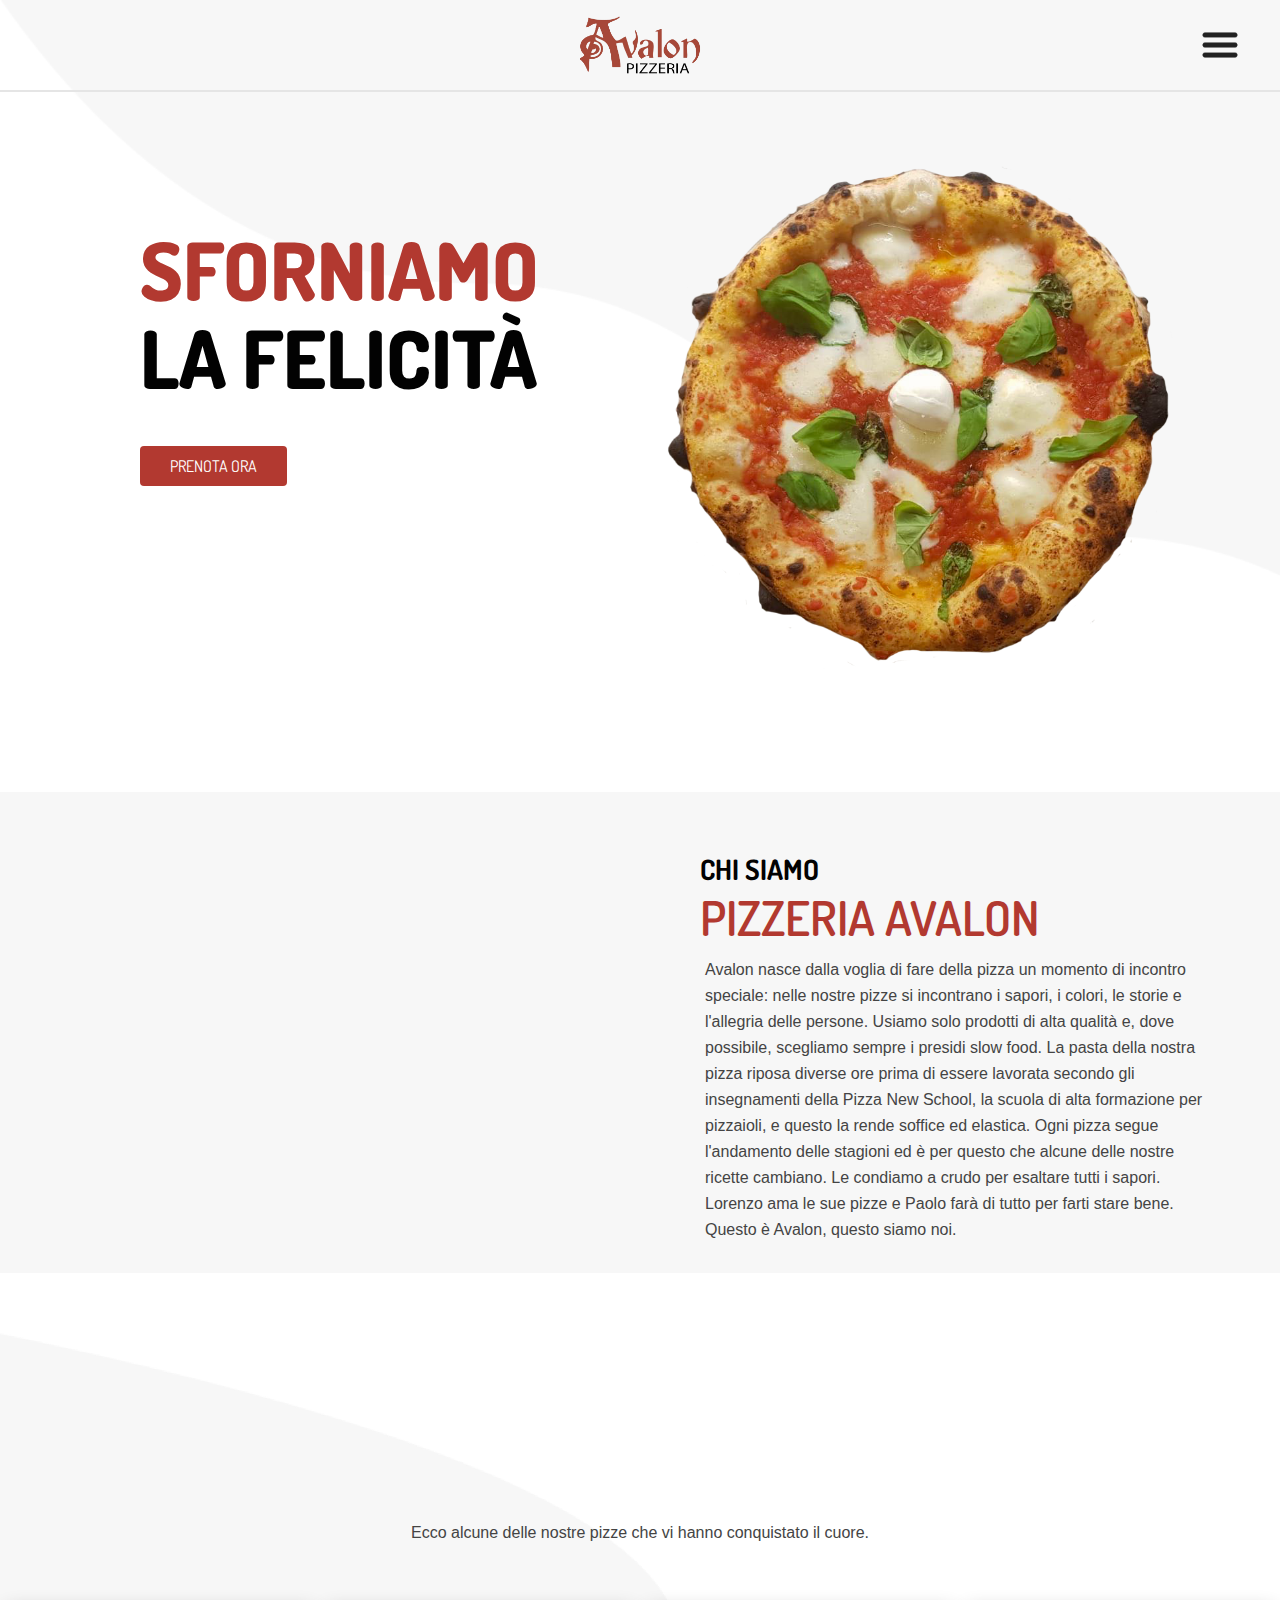
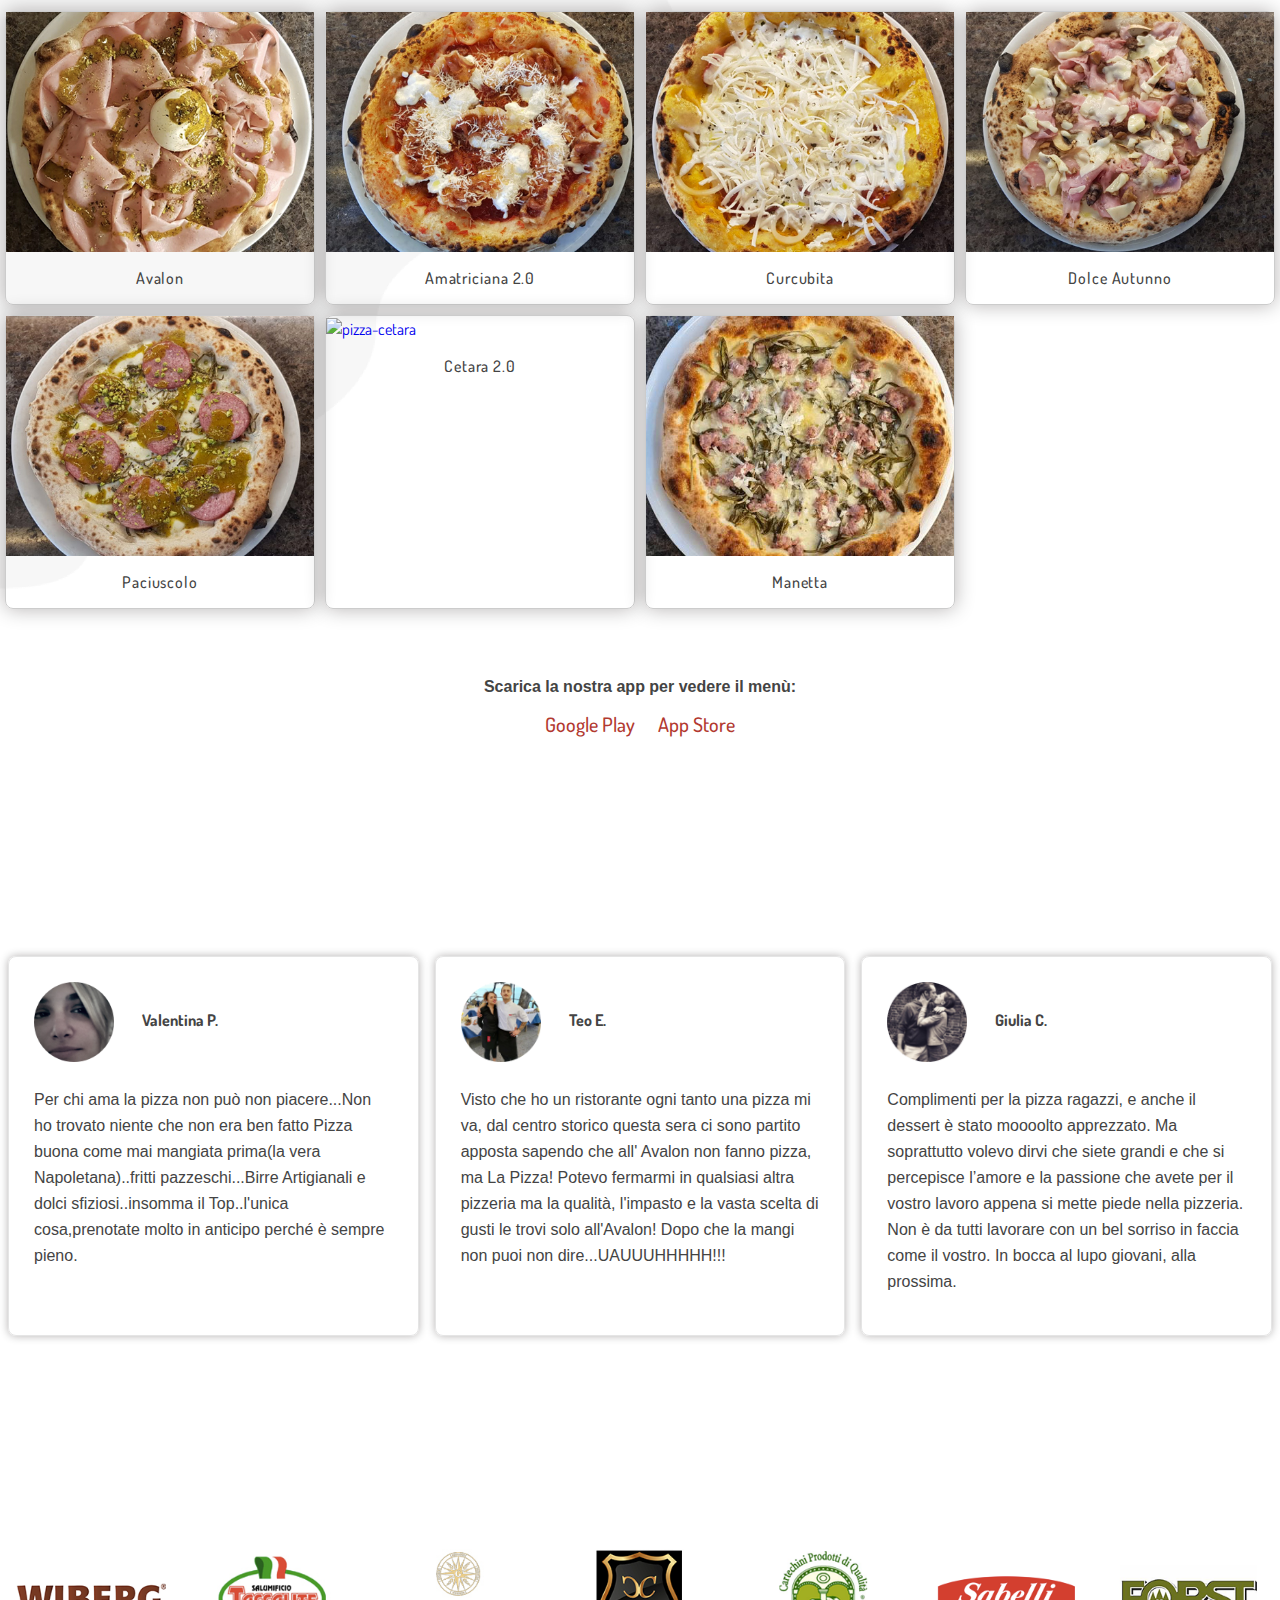
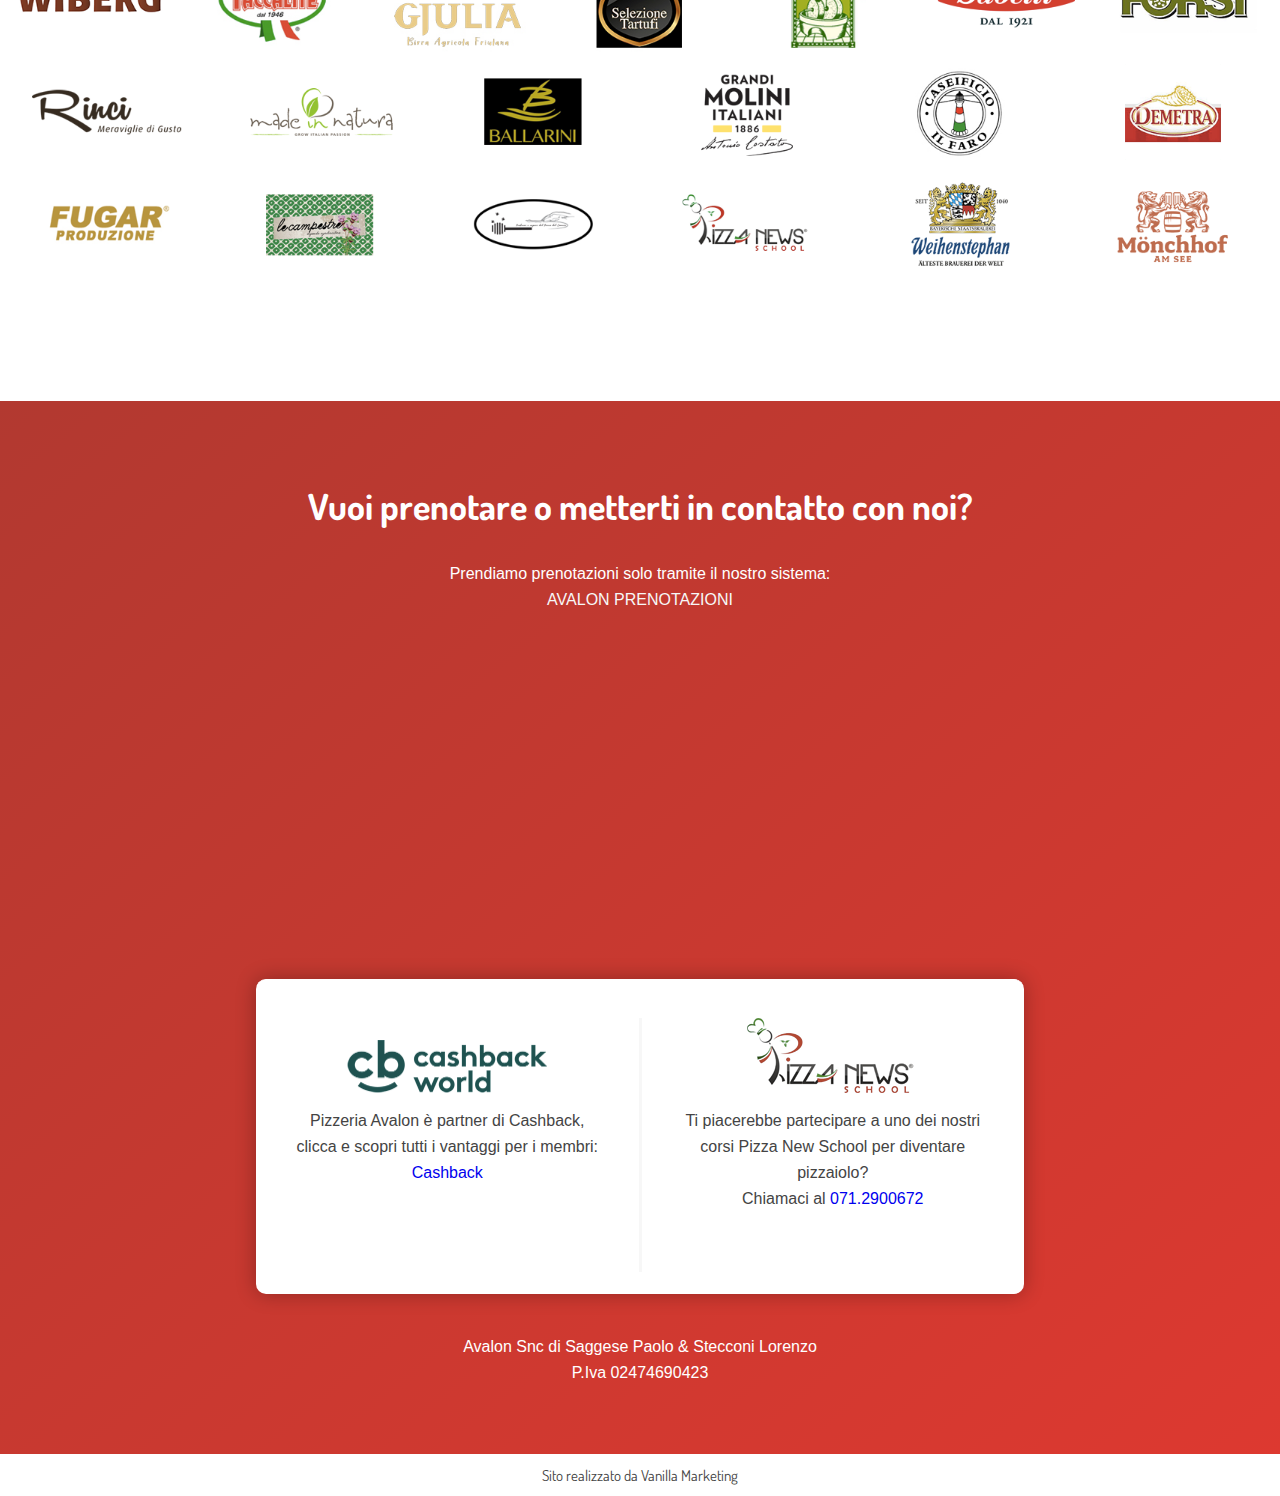
==== commit 43e513ba: "Merge 28bec343f1b11c387b9220d9a0fd03e1a267d7c5 into 2e1913c612e6f45de3a35bafca9a2b1f189171b8" ====
--- a/index.html
+++ b/index.html
@@ -1,368 +1,572 @@
-<!doctype html>
+<!DOCTYPE html>
 <html class="no-js" lang="it">
-
-<head>
-  <meta charset="utf-8">
-  <meta http-equiv="x-ua-compatible" content="ie=edge">
-  <title>Pizzeria Avalon</title>
-  <meta name="keywords" content="pizzeria ancona">
-  <meta name="description" content="Sforniamo la felicità: vieni ad assaggiare le nostre pizze. Avalon è ad Ancona.">
-  <meta name="viewport" content="width=device-width, initial-scale=1, shrink-to-fit=no">
-
-  <link href="https://unpkg.com/aos@2.3.1/dist/aos.css" rel="stylesheet"> <!-- link to https://michalsnik.github.io/aos/ for title animations-->
-  <link href="css/lightbox.css" rel="stylesheet"> <!-- Css link to lightbox-->
-
-
-  <link rel="manifest" href="site.webmanifest">
-  <!-- Place favicon.ico in the root directory -->
-  <link rel="icon" type="image/png" href="favicon.png">
-
-  <link href="https://fonts.googleapis.com/css?family=Dosis:400,500,700,800" rel="stylesheet">
-  <link rel="stylesheet" href="css/normalize.css">
-  <link rel="stylesheet" href="css/main.css">
-
-  <!-- Cookie banner https://cookieconsent.insites.com/download/ -->
-  <link rel="stylesheet" type="text/css" href="//cdnjs.cloudflare.com/ajax/libs/cookieconsent2/3.1.0/cookieconsent.min.css" />
-<script src="//cdnjs.cloudflare.com/ajax/libs/cookieconsent2/3.1.0/cookieconsent.min.js"></script>
-<script>
-window.addEventListener("load", function(){
-window.cookieconsent.initialise({
-  "palette": {
-    "popup": {
-      "background": "#edeff5",
-      "text": "#838391"
-    },
-    "button": {
-      "background": "#4b81e8"
-    }
-  },
-  "content": {
-    "message": "Questo sito utilizza cookies al fine di fornire all'utente la migliore esperienza possibile. Continuando si intendono accettati i cookies.",
-    "dismiss": "Accetto",
-    "link": "Policy",
-    "href": "http://www.avalonpizzeria.it/policy"
-  }
-})});
-</script>
-  <!-- Cookie banner end-->
- 
-</head> 
-
-<body> 
-  
-  <!-- HEADER -->
-<section id="background-container"> <!-- used for image background header and hero section-->
-  <section class="container">
-      <header>
-          <img id="mobile-menu" src="img/mobile-menu.png" alt="mobile-menu"> <!-- Mobile menù icon -->
-        <img id="logo" src="img/logo-avalon.png" alt="logo-avalon">
-        <nav>  
+  <head>
+    <meta charset="utf-8" />
+    <meta http-equiv="x-ua-compatible" content="ie=edge" />
+    <title>Pizzeria Avalon</title>
+    <meta name="keywords" content="pizzeria ancona" />
+    <meta
+      name="description"
+      content="Sforniamo la felicità: vieni ad assaggiare le nostre pizze. Avalon è ad Ancona."
+    />
+    <meta
+      name="viewport"
+      content="width=device-width, initial-scale=1, shrink-to-fit=no"
+    />
+
+    <link href="https://unpkg.com/aos@2.3.1/dist/aos.css" rel="stylesheet" />
+    <!-- link to https://michalsnik.github.io/aos/ for title animations-->
+    <link href="css/lightbox.css" rel="stylesheet" />
+    <!-- Css link to lightbox-->
+
+    <link rel="manifest" href="site.webmanifest" />
+    <!-- Place favicon.ico in the root directory -->
+    <link rel="icon" type="image/png" href="favicon.png" />
+
+    <link
+      href="https://fonts.googleapis.com/css?family=Dosis:400,500,700,800"
+      rel="stylesheet"
+    />
+    <link rel="stylesheet" href="css/normalize.css" />
+    <link rel="stylesheet" href="css/main.css" />
+
+    <!-- Cookie banner https://cookieconsent.insites.com/download/ -->
+    <link
+      rel="stylesheet"
+      type="text/css"
+      href="//cdnjs.cloudflare.com/ajax/libs/cookieconsent2/3.1.0/cookieconsent.min.css"
+    />
+    <script src="//cdnjs.cloudflare.com/ajax/libs/cookieconsent2/3.1.0/cookieconsent.min.js"></script>
+    <script>
+      window.addEventListener("load", function () {
+        window.cookieconsent.initialise({
+          palette: {
+            popup: {
+              background: "#edeff5",
+              text: "#838391",
+            },
+            button: {
+              background: "#4b81e8",
+            },
+          },
+          content: {
+            message:
+              "Questo sito utilizza cookies al fine di fornire all'utente la migliore esperienza possibile. Continuando si intendono accettati i cookies.",
+            dismiss: "Accetto",
+            link: "Policy",
+            href: "http://www.avalonpizzeria.it/policy",
+          },
+        });
+      });
+    </script>
+    <!-- Cookie banner end-->
+  </head>
+
+  <body>
+    <!-- HEADER -->
+    <section id="background-container">
+      <!-- used for image background header and hero section-->
+      <section class="container">
+        <header>
+          <img id="mobile-menu" src="img/mobile-menu.png" alt="mobile-menu" />
+          <!-- Mobile menù icon -->
+          <img id="logo" src="img/logo-avalon.png" alt="logo-avalon" />
+          <nav>
             <ul id="menu">
-              
-                <li><a class="link-menu" href="/">HOME</a></li>
-                <li><a class="link-menu" href="#chi-siamo">CHI SIAMO</a></li>
-                <li><a class="link-menu" href="#le-nostre-pizze">LE NOSTRE PIZZE</a></li>
-                <li><a class="link-menu" href="/pizza-in-fiore/">PIZZA IN FIORE</a></li>
-
-                <li><a class="link-menu" href="#dicono-di-noi">RECENSIONI</a></li>
-                <li><a class="link-menu" href="#contatti">CONTATTI</a></li>
-                <li><a href="/en"><img class="flag" src="img/uk-flag.png"></a></li>
-                
-              </ul>
-        </nav>
-        
-        <div class="social-icons">
-          <a href="https://www.facebook.com/AvalonAncona/" target="_blank"><img src="img/facebook-icona.png" alt="facebook-icona"></a>
-          <a href="https://www.tripadvisor.com/Restaurant_Review-g187795-d2281694-Reviews-Pizzeria_Avalon-Ancona_Province_of_Ancona_Marche.html" target="_blank"><img src="img/tripadvisor-icona.png" alt="tripadvisor-icona"></a>
-       
-        </div>
-      </header>
-  </section>
-  
-  <!-- HERO -->
-  <section id="hero" class="container">
-    <div id="hero-title">
-      <h1><span class="color-span">SFORNIAMO</span><br> LA FELICITÀ</h1>
-      <a class="button" id="second-button" target="_blank" href="https://www.avalonprenotazioni.it/">PRENOTA ORA</a>
-    </div>
-    <div>
-      <img src="img/pizza-margherita-avalon.png" alt="pizza-margherita-avalon">
-    </div>
-  </section>
-  
-</section>
-
-<!-- CHI SIAMO -->
-<section id="chi-siamo" class="container">
-  <div id="chi-siamo-left" data-aos="fade-right">
-    <!-- <img src="img/avalon-pizzeria-staff.jpg" alt="staff-pizzeria"> -->
-    <iframe id="video" src="https://www.youtube.com/embed/13xYp1XvcDs"></iframe>
-
-
-  </div>
-
-    <div id="chi-siamo-right-wrapper">
-      <div id="chi-siamo-right">
-         <h3 id="test">CHI SIAMO</h3>
-          <h2 class="heading"> <span class="color-span">PIZZERIA AVALON</span></h2>
-          <p>Avalon nasce dalla voglia di fare della pizza un momento di incontro speciale: nelle nostre pizze si incontrano i sapori, i colori, le storie e l'allegria delle persone. Usiamo solo prodotti di alta qualità e, dove possibile, scegliamo sempre i presidi slow food. La pasta della nostra pizza riposa diverse ore prima di essere lavorata secondo gli insegnamenti della Pizza New School, la scuola di alta formazione per pizzaioli, e questo la rende soffice ed elastica. Ogni pizza segue l'andamento delle stagioni ed è per questo che alcune delle nostre ricette cambiano. Le condiamo a crudo per esaltare tutti i sapori. Lorenzo ama le sue pizze e Paolo farà di tutto per farti stare bene. Questo è Avalon, questo siamo noi.</p>
-          <a href="/menu-avalon.jpg" target="_blank"><strong>> IL MENÙ</strong></a>
-      </div>
-  </div>
-</section>
-<div class="clearfix"></div><!--to clear the float-->
-
-
-<!-- GALLERY -->
-<div id="le-nostre-pizze"></div>
-<section id="gallery-container-section" class="container">
-  <div id="gallery-title-section">
-    <h2 class="heading" data-aos="fade-up">ALCUNE DELLE NOSTRE <span class="color-span">SUPER</span> PIZZE</h2>
-    <p>Ecco alcune delle nostre pizze che vi hanno conquistato il cuore.</p>
-  </div>
-
-
-  <div class="gallery-container">  <!-- first 4 pictures-->
-    <div class="gallery">
-      <a href="img/pizza-avalon-1.jpg" data-lightbox="roadtrip" data-title="Pizza Avalon"><img src="img/pizza-avalon-1.jpg" alt="pizza-avalon" width="450" height="350"></a>
-      <div class="desc">Avalon</div>
-    </div>
-
-     <!--AMATRICIANA-->
-    <div class="gallery">
-      <a href="img/amatriciana.jpg" data-lightbox="roadtrip" data-title="Amatriciana 2.0"><img src="img/amatriciana.jpg" alt="pizza-avalon" width="450" height="350"></a>
-      <div class="desc">Amatriciana 2.0</div>
-    </div>
-    
-      <!--CURCUBITA-->
-      <div class="gallery">
-        <a href="img/curcubita.jpg" data-lightbox="roadtrip" data-title="Curcubita"><img src="img/curcubita.jpg" alt="pizza-avalon" width="450" height="350"></a>
-      <div class="desc">Curcubita</div>
-    </div>
-     <!--DOLCE AUTUNNO-->
-    <div class="gallery">
-      <a href="img/dolce-autunno.jpg" data-lightbox="roadtrip" data-title="Dolce Autunno"><img src="img/dolce-autunno.jpg" alt="pizza-avalon" width="450" height="350"></a>
-      <div class="desc">Dolce Autunno</div>
-    </div>
-  </div>
-
-  <div class="gallery-container">  <!-- second 4 pictures-->
-    <!--PACIUSCOLO-->
-    <div class="gallery">
-      <a href="img/paciuscolo.jpg" data-lightbox="roadtrip" data-title="Paciuscolo"><img src="img/paciuscolo.jpg" alt="paciucsolo" width="450" height="350"></a>
-      <div class="desc">Paciuscolo</div>
-    </div>
-    
-     <!-- CETARA 2.0 -->
-     <div class="gallery">
-      <a href="../img/cetara-2.0.jpg" data-lightbox="roadtrip" data-title="Cetara 2.0"><img src="../img/cetara-2.0.jpg" alt="pizza-cetara" width="450" height="350"></a>
-      <div class="desc">Cetara 2.0</div>
-    </div>
-    <!-- MANETTA -->
-    <div class="gallery">
-      <a href="img/pizza-manetta.jpg" data-lightbox="roadtrip" data-title="Manetta"><img src="img/pizza-manetta.jpg" alt="pizza-manetta" width="450" height="350"></a>
-      <div class="desc">Manetta</div>
-    </div>
-    <!--VOLUVAN-->
-    <!-- <div class="gallery">
+              <li><a class="link-menu" href="/">HOME</a></li>
+              <li><a class="link-menu" href="#chi-siamo">CHI SIAMO</a></li>
+              <li>
+                <a class="link-menu" href="#le-nostre-pizze">LE NOSTRE PIZZE</a>
+              </li>
+              <li>
+                <a class="link-menu" href="/pizza-in-fiore/">PIZZA IN FIORE</a>
+              </li>
+
+              <li><a class="link-menu" href="#dicono-di-noi">RECENSIONI</a></li>
+              <li><a class="link-menu" href="#contatti">CONTATTI</a></li>
+              <li>
+                <a href="/en"><img class="flag" src="img/uk-flag.png" /></a>
+              </li>
+            </ul>
+          </nav>
+
+          <div class="social-icons">
+            <a href="https://www.facebook.com/AvalonAncona/" target="_blank"
+              ><img src="img/facebook-icona.png" alt="facebook-icona"
+            /></a>
+            <a
+              href="https://www.tripadvisor.com/Restaurant_Review-g187795-d2281694-Reviews-Pizzeria_Avalon-Ancona_Province_of_Ancona_Marche.html"
+              target="_blank"
+              ><img src="img/tripadvisor-icona.png" alt="tripadvisor-icona"
+            /></a>
+          </div>
+        </header>
+      </section>
+
+      <!-- HERO -->
+      <section id="hero" class="container">
+        <div id="hero-title">
+          <h1>
+            <span class="color-span">SFORNIAMO</span><br />
+            LA FELICITÀ
+          </h1>
+          <a
+            class="button"
+            id="second-button"
+            target="_blank"
+            href="https://www.avalonprenotazioni.it/"
+            >PRENOTA ORA</a
+          >
+        </div>
+        <div>
+          <img
+            src="img/pizza-margherita-avalon.png"
+            alt="pizza-margherita-avalon"
+          />
+        </div>
+      </section>
+    </section>
+
+    <!-- CHI SIAMO -->
+    <section id="chi-siamo" class="container">
+      <div id="chi-siamo-left" data-aos="fade-right">
+        <!-- <img src="img/avalon-pizzeria-staff.jpg" alt="staff-pizzeria"> -->
+        <iframe
+          id="video"
+          src="https://www.youtube.com/embed/13xYp1XvcDs"
+        ></iframe>
+      </div>
+
+      <div id="chi-siamo-right-wrapper">
+        <div id="chi-siamo-right">
+          <h3 id="test">CHI SIAMO</h3>
+          <h2 class="heading">
+            <span class="color-span">PIZZERIA AVALON</span>
+          </h2>
+          <p>
+            Avalon nasce dalla voglia di fare della pizza un momento di incontro
+            speciale: nelle nostre pizze si incontrano i sapori, i colori, le
+            storie e l'allegria delle persone. Usiamo solo prodotti di alta
+            qualità e, dove possibile, scegliamo sempre i presidi slow food. La
+            pasta della nostra pizza riposa diverse ore prima di essere lavorata
+            secondo gli insegnamenti della Pizza New School, la scuola di alta
+            formazione per pizzaioli, e questo la rende soffice ed elastica.
+            Ogni pizza segue l'andamento delle stagioni ed è per questo che
+            alcune delle nostre ricette cambiano. Le condiamo a crudo per
+            esaltare tutti i sapori. Lorenzo ama le sue pizze e Paolo farà di
+            tutto per farti stare bene. Questo è Avalon, questo siamo noi.
+          </p>
+          <!-- <a href="/menu-avalon.jpg" target="_blank"><strong>> IL MENÙ</strong></a> -->
+        </div>
+      </div>
+    </section>
+    <div class="clearfix"></div>
+    <!--to clear the float-->
+
+    <!-- GALLERY -->
+    <div id="le-nostre-pizze"></div>
+    <section id="gallery-container-section" class="container">
+      <div id="gallery-title-section">
+        <h2 class="heading" data-aos="fade-up">
+          ALCUNE DELLE NOSTRE <span class="color-span">SUPER</span> PIZZE
+        </h2>
+        <p>Ecco alcune delle nostre pizze che vi hanno conquistato il cuore.</p>
+      </div>
+
+      <div class="gallery-container">
+        <!-- first 4 pictures-->
+        <div class="gallery">
+          <a
+            href="img/pizza-avalon-1.jpg"
+            data-lightbox="roadtrip"
+            data-title="Pizza Avalon"
+            ><img
+              src="img/pizza-avalon-1.jpg"
+              alt="pizza-avalon"
+              width="450"
+              height="350"
+          /></a>
+          <div class="desc">Avalon</div>
+        </div>
+
+        <!--AMATRICIANA-->
+        <div class="gallery">
+          <a
+            href="img/amatriciana.jpg"
+            data-lightbox="roadtrip"
+            data-title="Amatriciana 2.0"
+            ><img
+              src="img/amatriciana.jpg"
+              alt="pizza-avalon"
+              width="450"
+              height="350"
+          /></a>
+          <div class="desc">Amatriciana 2.0</div>
+        </div>
+
+        <!--CURCUBITA-->
+        <div class="gallery">
+          <a
+            href="img/curcubita.jpg"
+            data-lightbox="roadtrip"
+            data-title="Curcubita"
+            ><img
+              src="img/curcubita.jpg"
+              alt="pizza-avalon"
+              width="450"
+              height="350"
+          /></a>
+          <div class="desc">Curcubita</div>
+        </div>
+        <!--DOLCE AUTUNNO-->
+        <div class="gallery">
+          <a
+            href="img/dolce-autunno.jpg"
+            data-lightbox="roadtrip"
+            data-title="Dolce Autunno"
+            ><img
+              src="img/dolce-autunno.jpg"
+              alt="pizza-avalon"
+              width="450"
+              height="350"
+          /></a>
+          <div class="desc">Dolce Autunno</div>
+        </div>
+      </div>
+
+      <div class="gallery-container">
+        <!-- second 4 pictures-->
+        <!--PACIUSCOLO-->
+        <div class="gallery">
+          <a
+            href="img/paciuscolo.jpg"
+            data-lightbox="roadtrip"
+            data-title="Paciuscolo"
+            ><img
+              src="img/paciuscolo.jpg"
+              alt="paciucsolo"
+              width="450"
+              height="350"
+          /></a>
+          <div class="desc">Paciuscolo</div>
+        </div>
+
+        <!-- CETARA 2.0 -->
+        <div class="gallery">
+          <a
+            href="../img/cetara-2.0.jpg"
+            data-lightbox="roadtrip"
+            data-title="Cetara 2.0"
+            ><img
+              src="../img/cetara-2.0.jpg"
+              alt="pizza-cetara"
+              width="450"
+              height="350"
+          /></a>
+          <div class="desc">Cetara 2.0</div>
+        </div>
+        <!-- MANETTA -->
+        <div class="gallery">
+          <a
+            href="img/pizza-manetta.jpg"
+            data-lightbox="roadtrip"
+            data-title="Manetta"
+            ><img
+              src="img/pizza-manetta.jpg"
+              alt="pizza-manetta"
+              width="450"
+              height="350"
+          /></a>
+          <div class="desc">Manetta</div>
+        </div>
+        <!--VOLUVAN-->
+        <!-- <div class="gallery">
       <a href="img/voluvan.jpg" data-lightbox="roadtrip" data-title="Voluvan"><img src="img/voluvan.jpg" alt="pizza-voluvan" width="450" height="350"></a>
       <div class="desc">Voluvan</div>
     </div> -->
-  </div>
-  <div id="gallery-button-container">
-    <p><strong>Scarica la nostra app per vedere il menù:</strong></p>
-    <a href="https://play.google.com/store/apps/details?id=com.twinlogix.fidelity.roadside&fbclid=IwAR1tdONEbTKYgTxYlaZrdIAmQ1h7mwVGgANp2TnSX5tM2aFzt1A1m6BLKJ0">Google Play</a>
-    <a href="https://apps.apple.com/sl/app/avalon-pizzeria/id1572664577">App Store</a>
-      <!-- <a class="button" href="/menu-avalon.jpg" target="_blank">SCOPRI IL MENÙ COMPLET0</a>
+      </div>
+      <div id="gallery-button-container">
+        <p><strong>Scarica la nostra app per vedere il menù:</strong></p>
+        <a
+          href="https://play.google.com/store/apps/details?id=com.twinlogix.fidelity.roadside&fbclid=IwAR1tdONEbTKYgTxYlaZrdIAmQ1h7mwVGgANp2TnSX5tM2aFzt1A1m6BLKJ0"
+          >Google Play</a
+        >
+        <a href="https://apps.apple.com/sl/app/avalon-pizzeria/id1572664577"
+          >App Store</a
+        >
+        <!-- <a class="button" href="/menu-avalon.jpg" target="_blank">SCOPRI IL MENÙ COMPLET0</a>
       <a class="button" id="senza-glutine" href="/avalon-senza-glutine.pdf" target="_blank">E IL MENÙ SENZA GLUTINE</a> -->
-  </div>
-</section>
-
-
-<!-- TESTIMONIAL -->
-<div id="dicono-di-noi"></div>
-<div id="testimonial-title">
-  <h2 data-aos="fade-up" class="heading"><span class="color-span">DICONO</span> DI NOI</h2>
-</div>
-
-<section id="testimonial-container" class="container">
-
-  <div class="testimonial">
-    <img src="img/recensione-avalon-1.png" alt="recensione-avalon-1">
-    <strong>Valentina P.</strong>
-    <p>Per chi ama la pizza non può non piacere...Non ho trovato niente che non era ben fatto Pizza buona come mai mangiata prima(la vera Napoletana)..fritti pazzeschi...Birre Artigianali e dolci sfiziosi..insomma il Top..l'unica cosa,prenotate molto in anticipo perché è sempre pieno.</p>
-  </div>
-
-  <div class="testimonial">
-      <img src="img/recensione-avalon-2.png" alt="recensione-avalon-2">
-      <strong>Teo E.</strong>
-      <p>Visto che ho un ristorante ogni tanto una pizza mi va, dal centro storico questa sera ci sono partito apposta sapendo che all' Avalon non fanno pizza, ma La Pizza! Potevo fermarmi in qualsiasi altra pizzeria ma la qualità, l'impasto e la vasta scelta di gusti le trovi solo all'Avalon! Dopo che la mangi non puoi non dire...UAUUUHHHHH!!!</p>
+      </div>
+    </section>
+
+    <!-- TESTIMONIAL -->
+    <div id="dicono-di-noi"></div>
+    <div id="testimonial-title">
+      <h2 data-aos="fade-up" class="heading">
+        <span class="color-span">DICONO</span> DI NOI
+      </h2>
     </div>
 
-    <div class="testimonial">
-        <img src="img/recensione-avalon-3.png" alt="recensione-avalon-3">
+    <section id="testimonial-container" class="container">
+      <div class="testimonial">
+        <img src="img/recensione-avalon-1.png" alt="recensione-avalon-1" />
+        <strong>Valentina P.</strong>
+        <p>
+          Per chi ama la pizza non può non piacere...Non ho trovato niente che
+          non era ben fatto Pizza buona come mai mangiata prima(la vera
+          Napoletana)..fritti pazzeschi...Birre Artigianali e dolci
+          sfiziosi..insomma il Top..l'unica cosa,prenotate molto in anticipo
+          perché è sempre pieno.
+        </p>
+      </div>
+
+      <div class="testimonial">
+        <img src="img/recensione-avalon-2.png" alt="recensione-avalon-2" />
+        <strong>Teo E.</strong>
+        <p>
+          Visto che ho un ristorante ogni tanto una pizza mi va, dal centro
+          storico questa sera ci sono partito apposta sapendo che all' Avalon
+          non fanno pizza, ma La Pizza! Potevo fermarmi in qualsiasi altra
+          pizzeria ma la qualità, l'impasto e la vasta scelta di gusti le trovi
+          solo all'Avalon! Dopo che la mangi non puoi non dire...UAUUUHHHHH!!!
+        </p>
+      </div>
+
+      <div class="testimonial">
+        <img src="img/recensione-avalon-3.png" alt="recensione-avalon-3" />
         <strong>Giulia C.</strong>
-        <p>Complimenti per la pizza ragazzi, e anche il dessert è stato moooolto apprezzato. Ma soprattutto volevo dirvi che siete grandi e che si percepisce l’amore e la passione che avete per il vostro lavoro appena si mette piede nella pizzeria. Non è da tutti lavorare con un bel sorriso in faccia come il vostro. In bocca al lupo giovani, alla prossima.</p>
-      </div>
-</section>
-
-
-<!-- COLLABORAZIONI -->
-<div id="title-collaborazioni">
-    <h2 data-aos="fade-up" class="heading">I NOSTRI <span class="color-span">PARTNER</span></h2>
-</div>
-<section class="collaborazioni-container-1">
-  <div class="collaborazione-logo">
-      <img src="img/wiberg-logo.png" alt="wilberg-logo">
-  </div>
-  <div class="collaborazione-logo">
-      <img src="img/salumificio-taccalite.jpg" alt="salumificio-taccalite">
-  </div>
-  <div class="collaborazione-logo">
-      <img src="img/gjulia-logo.jpg" alt="gjulia-logo">
-  </div>
-  <div class="collaborazione-logo">
-      <img src="img/selezione-tartufi.jpg" alt="selezione-tartufi">
-  </div>
-  <div class="collaborazione-logo">
-    <img src="img/caratechini.png" alt="caratechini-logo">
-</div>
-  <div class="collaborazione-logo">
-      <img src="img/sabelli-logo.png" alt="sabelli-logo">
-  </div>
-  <div class="collaborazione-logo">
-      <img src="img/logo-forst.png" alt="forst-logo">
-  </div>
-  
- 
-
-</section>  
-
-<section class="collaborazioni-container-2 container">
-    <div class="collaborazione-logo">
-        <img src="img/rinci-logo.png" alt="rinci-logo">
+        <p>
+          Complimenti per la pizza ragazzi, e anche il dessert è stato moooolto
+          apprezzato. Ma soprattutto volevo dirvi che siete grandi e che si
+          percepisce l’amore e la passione che avete per il vostro lavoro appena
+          si mette piede nella pizzeria. Non è da tutti lavorare con un bel
+          sorriso in faccia come il vostro. In bocca al lupo giovani, alla
+          prossima.
+        </p>
+      </div>
+    </section>
+
+    <!-- COLLABORAZIONI -->
+    <div id="title-collaborazioni">
+      <h2 data-aos="fade-up" class="heading">
+        I NOSTRI <span class="color-span">PARTNER</span>
+      </h2>
     </div>
-    <div class="collaborazione-logo">
-        <img src="img/made-in-natura.png" alt="made-in-natura">
-    </div>
-    <div class="collaborazione-logo">
-        <img src="img/ballarini-logo.png" alt="ballarini-logo">
-    </div>
-   
-    <div class="collaborazione-logo">
-      <img src="img/grandi-molini-italiani-logo.png" alt="grandi-molini-italiani-logo">
-  </div>
-  <div class="collaborazione-logo">
-    <img src="../img/il-faro-logo.jpg" alt="il-faro-logo">
-  </div>
-  <div class="collaborazione-logo">
-    <img src="img/demetra-logo.png" alt="demetra-logo">
-</div>
-
-
-</section>
-<section class="collaborazioni-container-2 container">
-   <div class="collaborazione-logo">
-    <img src="img/fugar-logo.png" alt="fugar-logo">
-  </div>
-  <div class="collaborazione-logo">
-     <img src="img/le-campestre.png" alt="le-campestre-logo">
-  </div>
-  <div class="collaborazione-logo">
-    <img src="img/logo-d'alessio.png" alt="logo-d'alessio">
-</div>
-<div class="collaborazione-logo">
-    <img src="img/pizza-new-school.png" alt="pizza-new-school-logo">
-</div>
-<div class="collaborazione-logo">
-  <img src="img/weihenstephan-logo.png" alt="weihenstephan-logo">
-</div>
-<div class="collaborazione-logo">
-  <img src="img/monchof-logo.png" alt="monchhof-logo">
-</div>
-</section>
-
-
-<!-- CONTATTI -->
-<div id="contatti"></div>
-<section id="contatti-container" class="container">
-  <div id="contatti-title">
-    <h2>Vuoi prenotare o metterti in contatto con noi?</h2>
-    <p>Prendiamo prenotazioni solo tramite il nostro sistema: <a style="color: #f7f7f7; display: block; font-weight: 500;" href="https://www.avalonprenotazioni.it/">AVALON PRENOTAZIONI</a></p>
-  </div>
-
-  <div data-aos="fade-left" id="contatti-info">
-      <div class="contatti">
-          <img class="icone-contatti" src="img/icona-telefono.png" alt="icona-telefono">
+    <section class="collaborazioni-container-1">
+      <div class="collaborazione-logo">
+        <img src="img/wiberg-logo.png" alt="wilberg-logo" />
+      </div>
+      <div class="collaborazione-logo">
+        <img src="img/salumificio-taccalite.jpg" alt="salumificio-taccalite" />
+      </div>
+      <div class="collaborazione-logo">
+        <img src="img/gjulia-logo.jpg" alt="gjulia-logo" />
+      </div>
+      <div class="collaborazione-logo">
+        <img src="img/selezione-tartufi.jpg" alt="selezione-tartufi" />
+      </div>
+      <div class="collaborazione-logo">
+        <img src="img/caratechini.png" alt="caratechini-logo" />
+      </div>
+      <div class="collaborazione-logo">
+        <img src="img/sabelli-logo.png" alt="sabelli-logo" />
+      </div>
+      <div class="collaborazione-logo">
+        <img src="img/logo-forst.png" alt="forst-logo" />
+      </div>
+    </section>
+
+    <section class="collaborazioni-container-2 container">
+      <div class="collaborazione-logo">
+        <img src="img/rinci-logo.png" alt="rinci-logo" />
+      </div>
+      <div class="collaborazione-logo">
+        <img src="img/made-in-natura.png" alt="made-in-natura" />
+      </div>
+      <div class="collaborazione-logo">
+        <img src="img/ballarini-logo.png" alt="ballarini-logo" />
+      </div>
+
+      <div class="collaborazione-logo">
+        <img
+          src="img/grandi-molini-italiani-logo.png"
+          alt="grandi-molini-italiani-logo"
+        />
+      </div>
+      <div class="collaborazione-logo">
+        <img src="../img/il-faro-logo.jpg" alt="il-faro-logo" />
+      </div>
+      <div class="collaborazione-logo">
+        <img src="img/demetra-logo.png" alt="demetra-logo" />
+      </div>
+    </section>
+    <section class="collaborazioni-container-2 container">
+      <div class="collaborazione-logo">
+        <img src="img/fugar-logo.png" alt="fugar-logo" />
+      </div>
+      <div class="collaborazione-logo">
+        <img src="img/le-campestre.png" alt="le-campestre-logo" />
+      </div>
+      <div class="collaborazione-logo">
+        <img src="img/logo-d'alessio.png" alt="logo-d'alessio" />
+      </div>
+      <div class="collaborazione-logo">
+        <img src="img/pizza-new-school.png" alt="pizza-new-school-logo" />
+      </div>
+      <div class="collaborazione-logo">
+        <img src="img/weihenstephan-logo.png" alt="weihenstephan-logo" />
+      </div>
+      <div class="collaborazione-logo">
+        <img src="img/monchof-logo.png" alt="monchhof-logo" />
+      </div>
+    </section>
+
+    <!-- CONTATTI -->
+    <div id="contatti"></div>
+    <section id="contatti-container" class="container">
+      <div id="contatti-title">
+        <h2>Vuoi prenotare o metterti in contatto con noi?</h2>
+        <p>
+          Prendiamo prenotazioni solo tramite il nostro sistema:
+          <a
+            style="color: #f7f7f7; display: block; font-weight: 500"
+            href="https://www.avalonprenotazioni.it/"
+            >AVALON PRENOTAZIONI</a
+          >
+        </p>
+      </div>
+
+      <div data-aos="fade-left" id="contatti-info">
+        <div class="contatti">
+          <img
+            class="icone-contatti"
+            src="img/icona-telefono.png"
+            alt="icona-telefono"
+          />
           <h3>PER PRENOTARE</h3>
-          <a style="color: #f7f7f7; display: block; font-weight: 500;" href="https://www.avalonprenotazioni.it/">avalonprenotazioni.it</a>
+          <a
+            style="color: #f7f7f7; display: block; font-weight: 500"
+            href="https://www.avalonprenotazioni.it/"
+            >avalonprenotazioni.it</a
+          >
           <!-- <a href="tel:071.2900672" id="numero-telefono">071.2900672</a>
           <a href="https://www.avalonprenotazioni.it/" target="_blank">Prenota Online</a> -->
         </div>
-      <div class="contatti">
-          <img class="icone-contatti" src="img/orologio-icona.png" alt="icona-orologio">
+        <div class="contatti">
+          <img
+            class="icone-contatti"
+            src="img/orologio-icona.png"
+            alt="icona-orologio"
+          />
           <h3>ORARI DI APERTURA</h3>
-        <p>Siamo aperti dal martedì alla domenica a cena:<br/> 19.30-22.00</p>
+          <p>
+            Siamo aperti dal mercoledì al lunedì a cena:<br />
+            19.30-22.00
+          </p>
         </div>
         <div class="contatti">
-            <img class="icone-contatti" src="img/placeholder.png" alt="placeholder">
+          <img
+            class="icone-contatti"
+            src="img/placeholder.png"
+            alt="placeholder"
+          />
           <h3>DOVE SIAMO</h3>
-            <p>Via Sacco e Vanzetti, 13, 60131 Ancona</p>
+          <p>Via Sacco e Vanzetti, 13, 60131 Ancona</p>
         </div>
         <div class="contatti">
-          <img class="icone-contatti" src="img/like.png" alt="like">
+          <img class="icone-contatti" src="img/like.png" alt="like" />
           <h3>FOLLOW US</h3>
           <div id="social-footer">
-          <a href="https://www.facebook.com/AvalonAncona/" target="_blank"><img src="img/facebook-icona-bianca.png" alt="facebook-icona"></a>
-          <a href="https://www.tripadvisor.com/Restaurant_Review-g187795-d2281694-Reviews-Pizzeria_Avalon-Ancona_Province_of_Ancona_Marche.html" target="_blank"><img src="img/tripadvisor-icona-bianca.png" alt="tripadvisor-icona"></a>
-          <a href="https://www.instagram.com/pizzeria_avalon/ " target="_blank"><img src="img/ig-icon-white.png" alt="instagram-icona"></a>
-
-        </div>
-        </div>
-  </div>
-  <div id="cashback-pizza-new-school">
-    <div>
-        <img src="img/cashback-logo.png" alt="cashback-logo">
-        <p>Pizzeria Avalon è partner di Cashback, clicca e scopri tutti i vantaggi per i membri: <br><a href="https://www.lyoness.com/it">Cashback</a></p>
-    </div>
-    <div id="corsi-pizza-footer">
-        <img src="img/pizza-new-school-footer.png" alt="pizza-new-school-logo">
-        <p>Ti piacerebbe partecipare a uno dei nostri corsi Pizza New School per diventare pizzaiolo?<br> Chiamaci al <a href="tel:+0712900672">071.2900672</a></p>
-    </div>
-  </div>
-  
-  <div id="p-iva">
-    <p>Avalon Snc di Saggese Paolo & Stecconi Lorenzo<br>
-      P.Iva 02474690423</p>
-  </div>
-</section>
-
-
-
-<!-- SUBFOOTER -->
-
-<section class="container" id="subfooter">
-    <a href="https://www.vanillamarketing.it/">Sito realizzato da Vanilla Marketing</a>
- 
-</section>
-
-
-
-
-  <script src="js/vendor/modernizr-3.6.0.min.js"></script>
-  <script src="https://code.jquery.com/jquery-3.3.1.min.js" integrity="sha256-FgpCb/KJQlLNfOu91ta32o/NMZxltwRo8QtmkMRdAu8=" crossorigin="anonymous"></script>
-  <script>window.jQuery || document.write('<script src="js/vendor/jquery-3.3.1.min.js"><\/script>')</script>
-  <script src="js/plugins.js"></script>
-  <script src="js/main.js"></script>
-  <script src="https://unpkg.com/aos@2.3.1/dist/aos.js"></script> <!-- link for title animations: https://michalsnik.github.io/aos/-->
-  <script src="js/lightbox.js"></script> <!-- link to lightbox -->
-
-  <!-- Google Analytics: change UA-XXXXX-Y to be your site's ID. -->
-  <script>
-    window.ga = function () { ga.q.push(arguments) }; ga.q = []; ga.l = +new Date;
-    ga('create', 'UA-135116756-1', 'auto'); ga('send', 'pageview')
-  </script>
-  <script src="https://www.google-analytics.com/analytics.js" async defer></script>
-</body>
-
+            <a href="https://www.facebook.com/AvalonAncona/" target="_blank"
+              ><img src="img/facebook-icona-bianca.png" alt="facebook-icona"
+            /></a>
+            <a
+              href="https://www.tripadvisor.com/Restaurant_Review-g187795-d2281694-Reviews-Pizzeria_Avalon-Ancona_Province_of_Ancona_Marche.html"
+              target="_blank"
+              ><img
+                src="img/tripadvisor-icona-bianca.png"
+                alt="tripadvisor-icona"
+            /></a>
+            <a
+              href="https://www.instagram.com/pizzeria_avalon/ "
+              target="_blank"
+              ><img src="img/ig-icon-white.png" alt="instagram-icona"
+            /></a>
+          </div>
+        </div>
+      </div>
+      <div id="cashback-pizza-new-school">
+        <div>
+          <img src="img/cashback-logo.png" alt="cashback-logo" />
+          <p>
+            Pizzeria Avalon è partner di Cashback, clicca e scopri tutti i
+            vantaggi per i membri: <br /><a href="https://www.lyoness.com/it"
+              >Cashback</a
+            >
+          </p>
+        </div>
+        <div id="corsi-pizza-footer">
+          <img
+            src="img/pizza-new-school-footer.png"
+            alt="pizza-new-school-logo"
+          />
+          <p>
+            Ti piacerebbe partecipare a uno dei nostri corsi Pizza New School
+            per diventare pizzaiolo?<br />
+            Chiamaci al <a href="tel:+0712900672">071.2900672</a>
+          </p>
+        </div>
+      </div>
+
+      <div id="p-iva">
+        <p>
+          Avalon Snc di Saggese Paolo & Stecconi Lorenzo<br />
+          P.Iva 02474690423
+        </p>
+      </div>
+    </section>
+
+    <!-- SUBFOOTER -->
+
+    <section class="container" id="subfooter">
+      <a href="https://www.vanillamarketing.it/"
+        >Sito realizzato da Vanilla Marketing</a
+      >
+    </section>
+
+    <script src="js/vendor/modernizr-3.6.0.min.js"></script>
+    <script
+      src="https://code.jquery.com/jquery-3.3.1.min.js"
+      integrity="sha256-FgpCb/KJQlLNfOu91ta32o/NMZxltwRo8QtmkMRdAu8="
+      crossorigin="anonymous"
+    ></script>
+    <script>
+      window.jQuery ||
+        document.write(
+          '<script src="js/vendor/jquery-3.3.1.min.js"><\/script>'
+        );
+    </script>
+    <script src="js/plugins.js"></script>
+    <script src="js/main.js"></script>
+    <script src="https://unpkg.com/aos@2.3.1/dist/aos.js"></script>
+    <!-- link for title animations: https://michalsnik.github.io/aos/-->
+    <script src="js/lightbox.js"></script>
+    <!-- link to lightbox -->
+
+    <!-- Google Analytics: change UA-XXXXX-Y to be your site's ID. -->
+    <script>
+      window.ga = function () {
+        ga.q.push(arguments);
+      };
+      ga.q = [];
+      ga.l = +new Date();
+      ga("create", "UA-135116756-1", "auto");
+      ga("send", "pageview");
+    </script>
+    <script
+      src="https://www.google-analytics.com/analytics.js"
+      async
+      defer
+    ></script>
+  </body>
 </html>
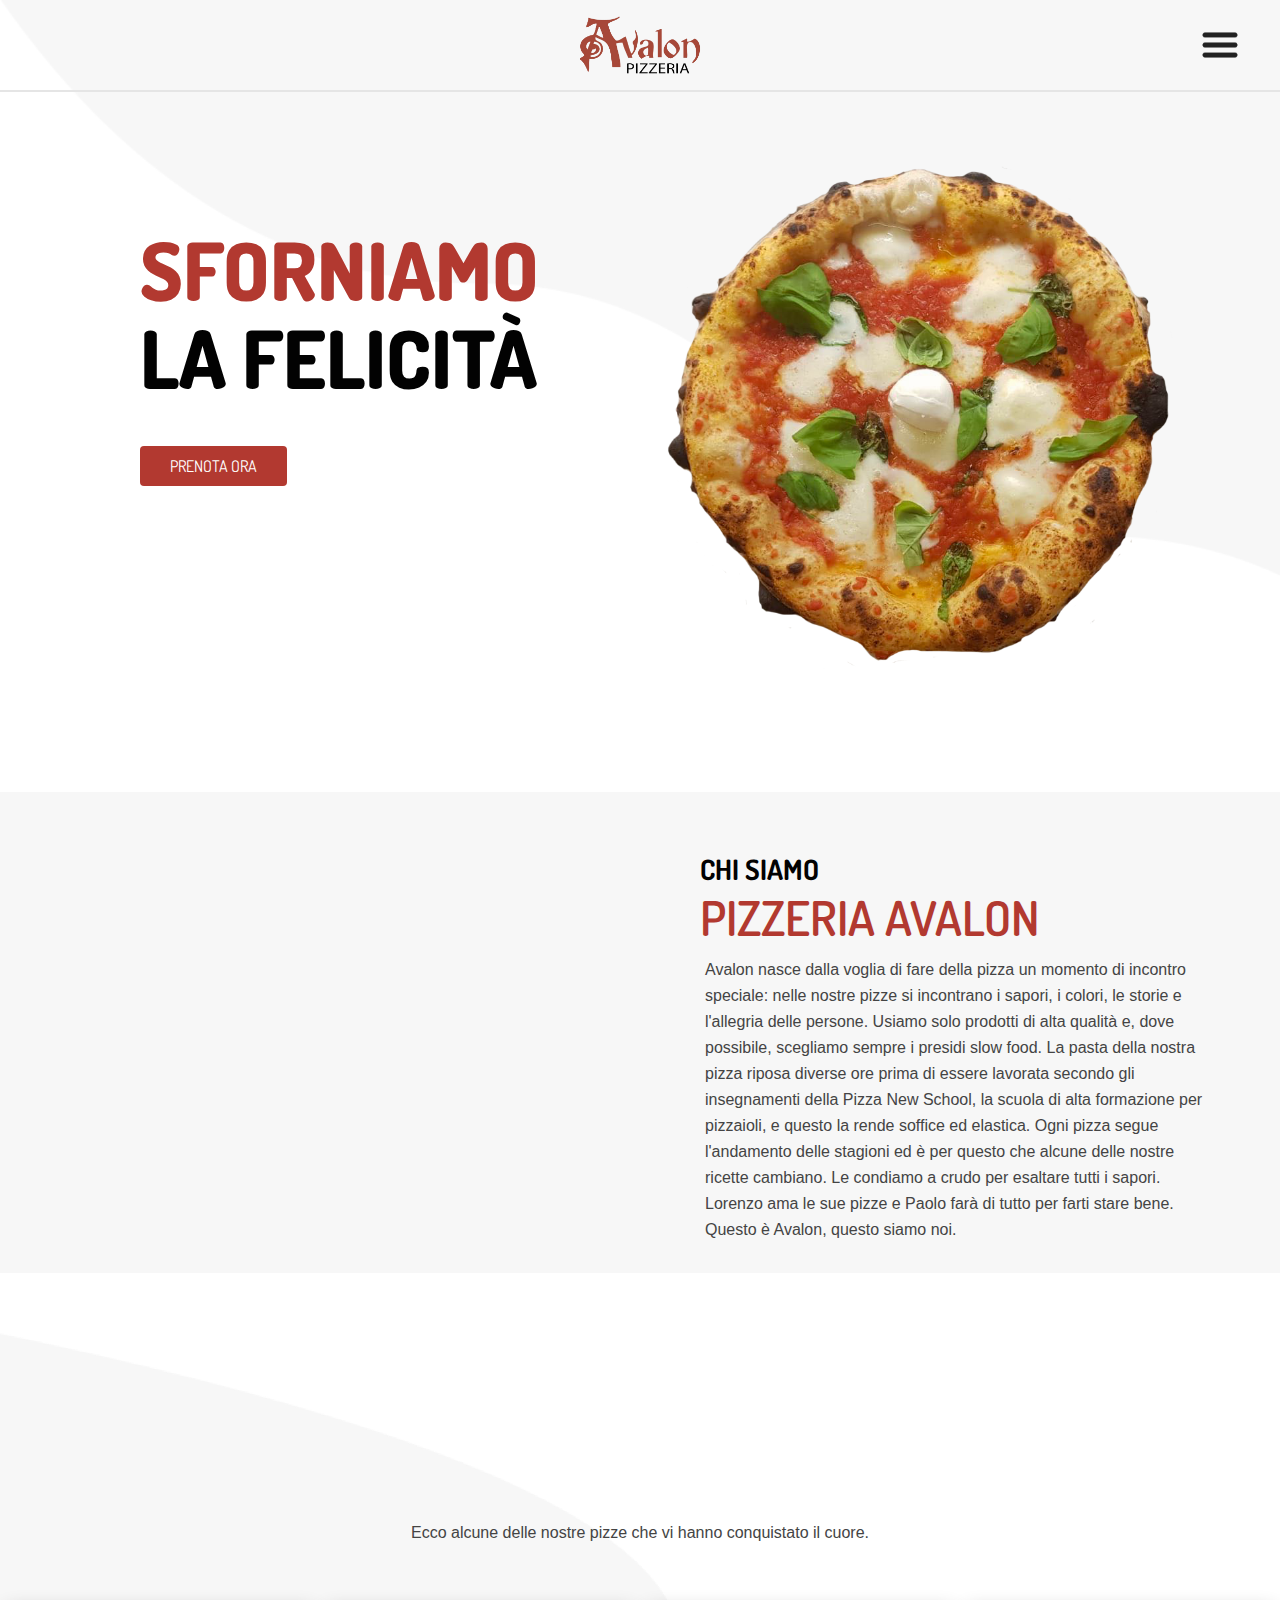
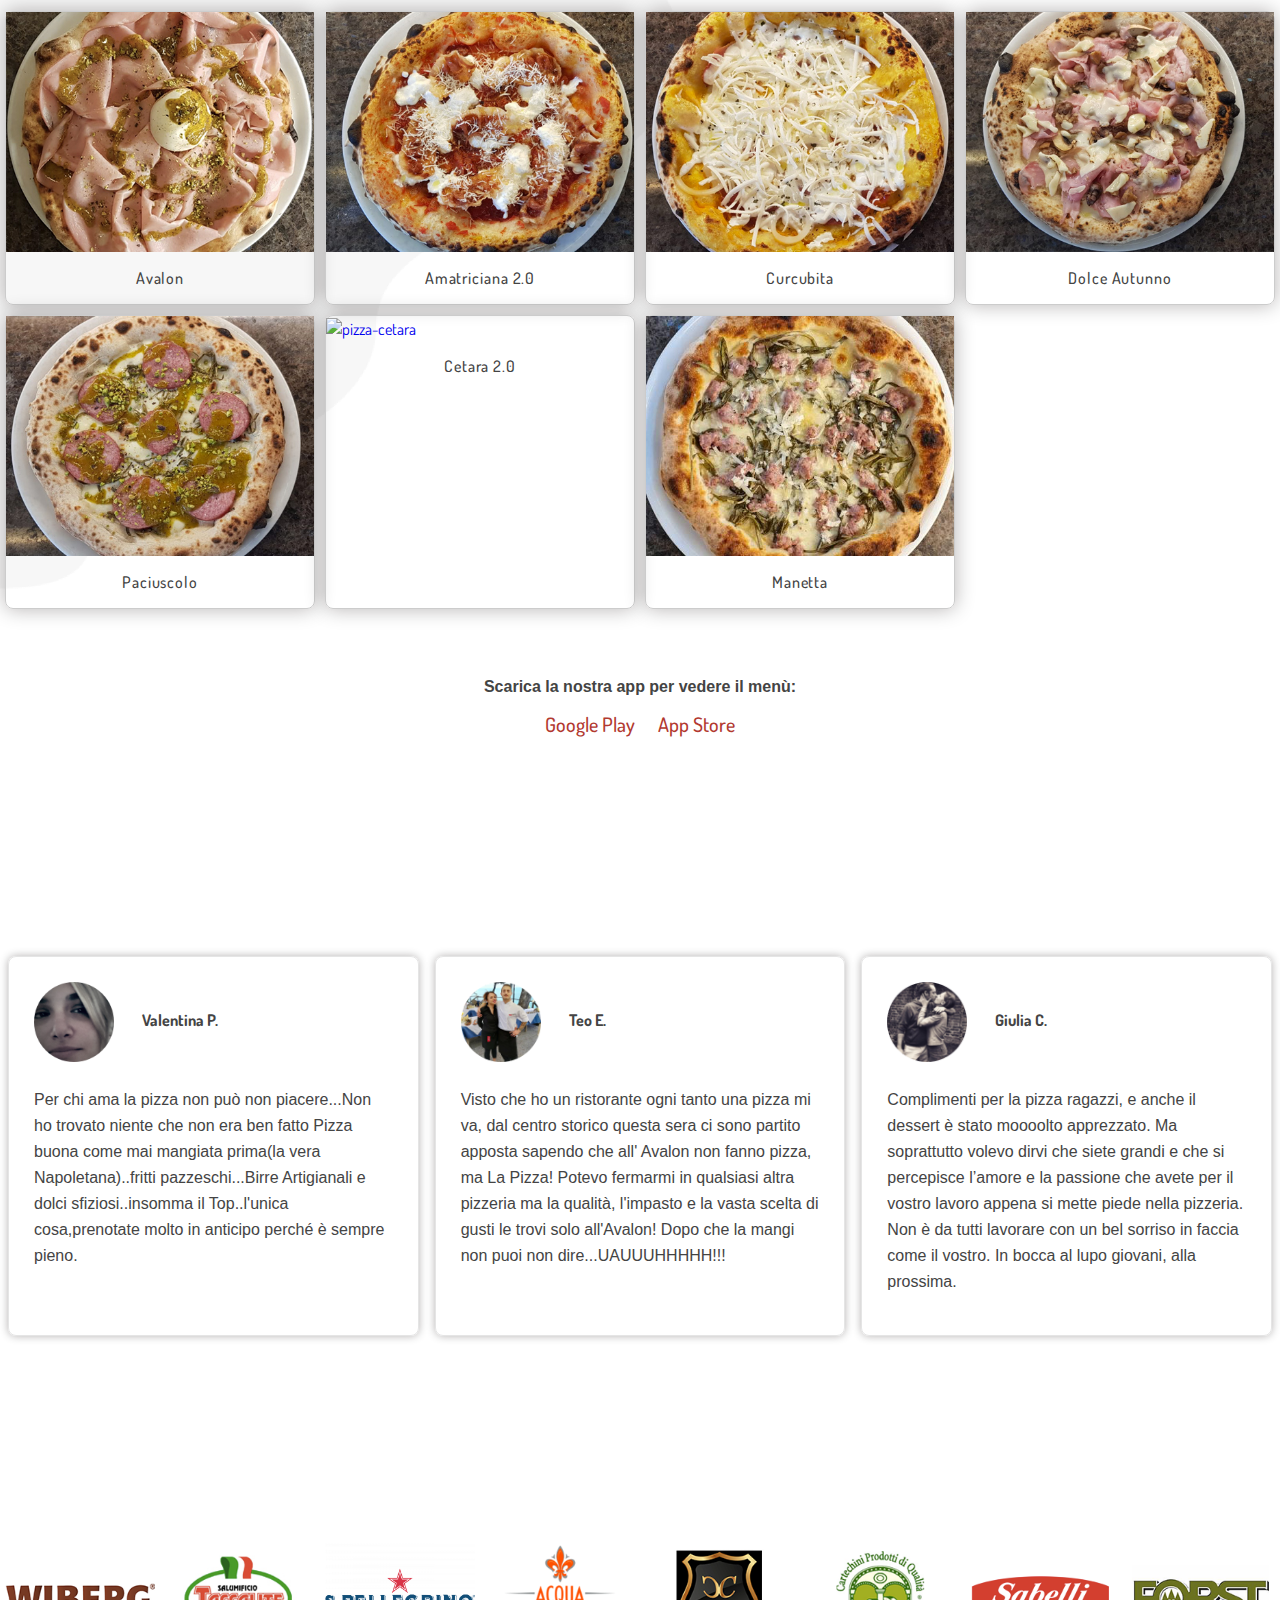
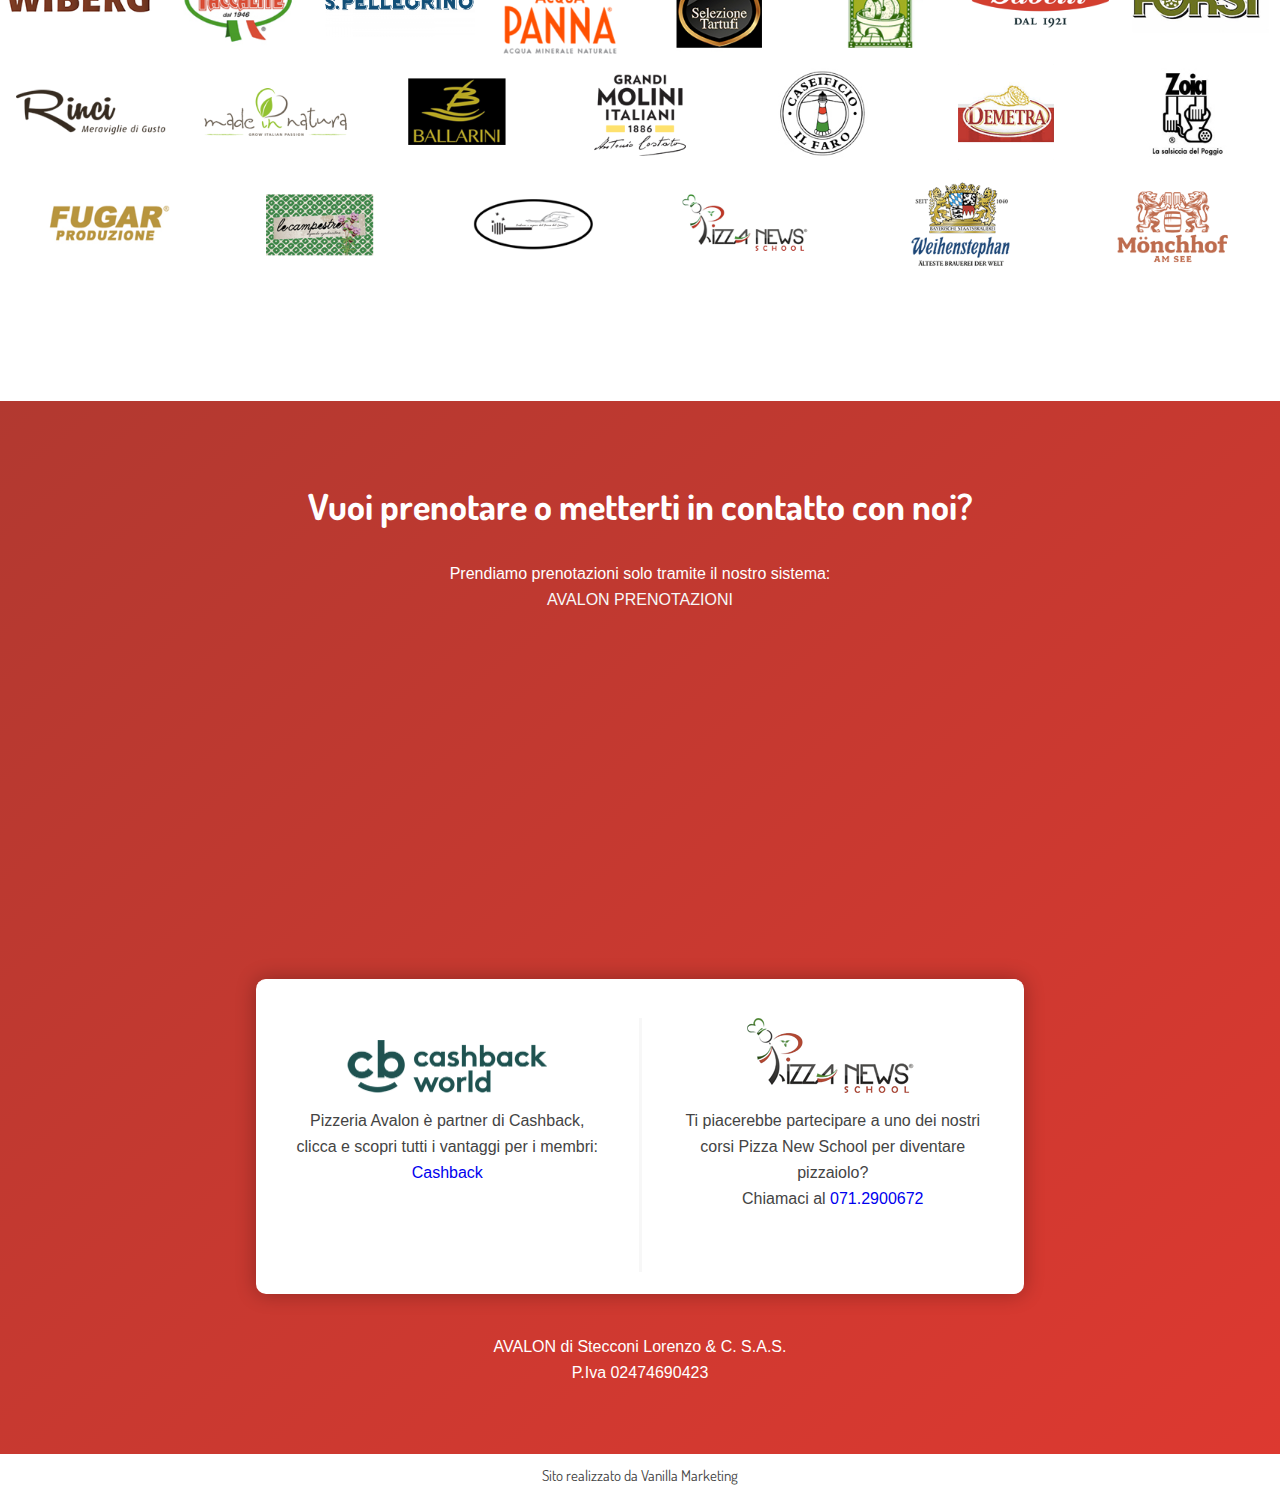
==== commit 6fd9ed55: "new partners" ====
--- a/index.html
+++ b/index.html
@@ -1,572 +1,370 @@
-<!DOCTYPE html>
+<!doctype html>
 <html class="no-js" lang="it">
-  <head>
-    <meta charset="utf-8" />
-    <meta http-equiv="x-ua-compatible" content="ie=edge" />
-    <title>Pizzeria Avalon</title>
-    <meta name="keywords" content="pizzeria ancona" />
-    <meta
-      name="description"
-      content="Sforniamo la felicità: vieni ad assaggiare le nostre pizze. Avalon è ad Ancona."
-    />
-    <meta
-      name="viewport"
-      content="width=device-width, initial-scale=1, shrink-to-fit=no"
-    />
-
-    <link href="https://unpkg.com/aos@2.3.1/dist/aos.css" rel="stylesheet" />
-    <!-- link to https://michalsnik.github.io/aos/ for title animations-->
-    <link href="css/lightbox.css" rel="stylesheet" />
-    <!-- Css link to lightbox-->
-
-    <link rel="manifest" href="site.webmanifest" />
-    <!-- Place favicon.ico in the root directory -->
-    <link rel="icon" type="image/png" href="favicon.png" />
-
-    <link
-      href="https://fonts.googleapis.com/css?family=Dosis:400,500,700,800"
-      rel="stylesheet"
-    />
-    <link rel="stylesheet" href="css/normalize.css" />
-    <link rel="stylesheet" href="css/main.css" />
-
-    <!-- Cookie banner https://cookieconsent.insites.com/download/ -->
-    <link
-      rel="stylesheet"
-      type="text/css"
-      href="//cdnjs.cloudflare.com/ajax/libs/cookieconsent2/3.1.0/cookieconsent.min.css"
-    />
-    <script src="//cdnjs.cloudflare.com/ajax/libs/cookieconsent2/3.1.0/cookieconsent.min.js"></script>
-    <script>
-      window.addEventListener("load", function () {
-        window.cookieconsent.initialise({
-          palette: {
-            popup: {
-              background: "#edeff5",
-              text: "#838391",
-            },
-            button: {
-              background: "#4b81e8",
-            },
-          },
-          content: {
-            message:
-              "Questo sito utilizza cookies al fine di fornire all'utente la migliore esperienza possibile. Continuando si intendono accettati i cookies.",
-            dismiss: "Accetto",
-            link: "Policy",
-            href: "http://www.avalonpizzeria.it/policy",
-          },
-        });
-      });
-    </script>
-    <!-- Cookie banner end-->
-  </head>
-
-  <body>
-    <!-- HEADER -->
-    <section id="background-container">
-      <!-- used for image background header and hero section-->
-      <section class="container">
-        <header>
-          <img id="mobile-menu" src="img/mobile-menu.png" alt="mobile-menu" />
-          <!-- Mobile menù icon -->
-          <img id="logo" src="img/logo-avalon.png" alt="logo-avalon" />
-          <nav>
+
+<head>
+  <meta charset="utf-8">
+  <meta http-equiv="x-ua-compatible" content="ie=edge">
+  <title>Pizzeria Avalon</title>
+  <meta name="keywords" content="pizzeria ancona">
+  <meta name="description" content="Sforniamo la felicità: vieni ad assaggiare le nostre pizze. Avalon è ad Ancona.">
+  <meta name="viewport" content="width=device-width, initial-scale=1, shrink-to-fit=no">
+
+  <link href="https://unpkg.com/aos@2.3.1/dist/aos.css" rel="stylesheet"> <!-- link to https://michalsnik.github.io/aos/ for title animations-->
+  <link href="css/lightbox.css" rel="stylesheet"> <!-- Css link to lightbox-->
+
+
+  <link rel="manifest" href="site.webmanifest">
+  <!-- Place favicon.ico in the root directory -->
+  <link rel="icon" type="image/png" href="favicon.png">
+
+  <link href="https://fonts.googleapis.com/css?family=Dosis:400,500,700,800" rel="stylesheet">
+  <link rel="stylesheet" href="css/normalize.css">
+  <link rel="stylesheet" href="css/main.css">
+
+  <!-- Cookie banner https://cookieconsent.insites.com/download/ -->
+  <link rel="stylesheet" type="text/css" href="//cdnjs.cloudflare.com/ajax/libs/cookieconsent2/3.1.0/cookieconsent.min.css" />
+<script src="//cdnjs.cloudflare.com/ajax/libs/cookieconsent2/3.1.0/cookieconsent.min.js"></script>
+<script>
+window.addEventListener("load", function(){
+window.cookieconsent.initialise({
+  "palette": {
+    "popup": {
+      "background": "#edeff5",
+      "text": "#838391"
+    },
+    "button": {
+      "background": "#4b81e8"
+    }
+  },
+  "content": {
+    "message": "Questo sito utilizza cookies al fine di fornire all'utente la migliore esperienza possibile. Continuando si intendono accettati i cookies.",
+    "dismiss": "Accetto",
+    "link": "Policy",
+    "href": "http://www.avalonpizzeria.it/policy"
+  }
+})});
+</script>
+  <!-- Cookie banner end-->
+ 
+</head> 
+
+<body> 
+  
+  <!-- HEADER -->
+<section id="background-container"> <!-- used for image background header and hero section-->
+  <section class="container">
+      <header>
+          <img id="mobile-menu" src="img/mobile-menu.png" alt="mobile-menu"> <!-- Mobile menù icon -->
+        <img id="logo" src="img/logo-avalon.png" alt="logo-avalon">
+        <nav>  
             <ul id="menu">
-              <li><a class="link-menu" href="/">HOME</a></li>
-              <li><a class="link-menu" href="#chi-siamo">CHI SIAMO</a></li>
-              <li>
-                <a class="link-menu" href="#le-nostre-pizze">LE NOSTRE PIZZE</a>
-              </li>
-              <li>
-                <a class="link-menu" href="/pizza-in-fiore/">PIZZA IN FIORE</a>
-              </li>
-
-              <li><a class="link-menu" href="#dicono-di-noi">RECENSIONI</a></li>
-              <li><a class="link-menu" href="#contatti">CONTATTI</a></li>
-              <li>
-                <a href="/en"><img class="flag" src="img/uk-flag.png" /></a>
-              </li>
-            </ul>
-          </nav>
-
-          <div class="social-icons">
-            <a href="https://www.facebook.com/AvalonAncona/" target="_blank"
-              ><img src="img/facebook-icona.png" alt="facebook-icona"
-            /></a>
-            <a
-              href="https://www.tripadvisor.com/Restaurant_Review-g187795-d2281694-Reviews-Pizzeria_Avalon-Ancona_Province_of_Ancona_Marche.html"
-              target="_blank"
-              ><img src="img/tripadvisor-icona.png" alt="tripadvisor-icona"
-            /></a>
-          </div>
-        </header>
-      </section>
-
-      <!-- HERO -->
-      <section id="hero" class="container">
-        <div id="hero-title">
-          <h1>
-            <span class="color-span">SFORNIAMO</span><br />
-            LA FELICITÀ
-          </h1>
-          <a
-            class="button"
-            id="second-button"
-            target="_blank"
-            href="https://www.avalonprenotazioni.it/"
-            >PRENOTA ORA</a
-          >
-        </div>
-        <div>
-          <img
-            src="img/pizza-margherita-avalon.png"
-            alt="pizza-margherita-avalon"
-          />
-        </div>
-      </section>
-    </section>
-
-    <!-- CHI SIAMO -->
-    <section id="chi-siamo" class="container">
-      <div id="chi-siamo-left" data-aos="fade-right">
-        <!-- <img src="img/avalon-pizzeria-staff.jpg" alt="staff-pizzeria"> -->
-        <iframe
-          id="video"
-          src="https://www.youtube.com/embed/13xYp1XvcDs"
-        ></iframe>
+              
+                <li><a class="link-menu" href="/">HOME</a></li>
+                <li><a class="link-menu" href="#chi-siamo">CHI SIAMO</a></li>
+                <li><a class="link-menu" href="#le-nostre-pizze">LE NOSTRE PIZZE</a></li>
+                <li><a class="link-menu" href="/pizza-in-fiore/">PIZZA IN FIORE</a></li>
+
+                <li><a class="link-menu" href="#dicono-di-noi">RECENSIONI</a></li>
+                <li><a class="link-menu" href="#contatti">CONTATTI</a></li>
+                <li><a href="/en"><img class="flag" src="img/uk-flag.png"></a></li>
+                
+              </ul>
+        </nav>
+        
+        <div class="social-icons">
+          <a href="https://www.facebook.com/AvalonAncona/" target="_blank"><img src="img/facebook-icona.png" alt="facebook-icona"></a>
+          <a href="https://www.tripadvisor.com/Restaurant_Review-g187795-d2281694-Reviews-Pizzeria_Avalon-Ancona_Province_of_Ancona_Marche.html" target="_blank"><img src="img/tripadvisor-icona.png" alt="tripadvisor-icona"></a>
+       
+        </div>
+      </header>
+  </section>
+  
+  <!-- HERO -->
+  <section id="hero" class="container">
+    <div id="hero-title">
+      <h1><span class="color-span">SFORNIAMO</span><br> LA FELICITÀ</h1>
+      <a class="button" id="second-button" target="_blank" href="https://www.avalonprenotazioni.it/">PRENOTA ORA</a>
+    </div>
+    <div>
+      <img src="img/pizza-margherita-avalon.png" alt="pizza-margherita-avalon">
+    </div>
+  </section>
+  
+</section>
+
+<!-- CHI SIAMO -->
+<section id="chi-siamo" class="container">
+  <div id="chi-siamo-left" data-aos="fade-right">
+    <!-- <img src="img/avalon-pizzeria-staff.jpg" alt="staff-pizzeria"> -->
+    <iframe id="video" src="https://www.youtube.com/embed/13xYp1XvcDs"></iframe>
+
+
+  </div>
+
+    <div id="chi-siamo-right-wrapper">
+      <div id="chi-siamo-right">
+         <h3 id="test">CHI SIAMO</h3>
+          <h2 class="heading"> <span class="color-span">PIZZERIA AVALON</span></h2>
+          <p>Avalon nasce dalla voglia di fare della pizza un momento di incontro speciale: nelle nostre pizze si incontrano i sapori, i colori, le storie e l'allegria delle persone. Usiamo solo prodotti di alta qualità e, dove possibile, scegliamo sempre i presidi slow food. La pasta della nostra pizza riposa diverse ore prima di essere lavorata secondo gli insegnamenti della Pizza New School, la scuola di alta formazione per pizzaioli, e questo la rende soffice ed elastica. Ogni pizza segue l'andamento delle stagioni ed è per questo che alcune delle nostre ricette cambiano. Le condiamo a crudo per esaltare tutti i sapori. Lorenzo ama le sue pizze e Paolo farà di tutto per farti stare bene. Questo è Avalon, questo siamo noi.</p>
+          <!-- <a href="/menu-avalon.jpg" target="_blank"><strong>> IL MENÙ</strong></a> -->
       </div>
-
-      <div id="chi-siamo-right-wrapper">
-        <div id="chi-siamo-right">
-          <h3 id="test">CHI SIAMO</h3>
-          <h2 class="heading">
-            <span class="color-span">PIZZERIA AVALON</span>
-          </h2>
-          <p>
-            Avalon nasce dalla voglia di fare della pizza un momento di incontro
-            speciale: nelle nostre pizze si incontrano i sapori, i colori, le
-            storie e l'allegria delle persone. Usiamo solo prodotti di alta
-            qualità e, dove possibile, scegliamo sempre i presidi slow food. La
-            pasta della nostra pizza riposa diverse ore prima di essere lavorata
-            secondo gli insegnamenti della Pizza New School, la scuola di alta
-            formazione per pizzaioli, e questo la rende soffice ed elastica.
-            Ogni pizza segue l'andamento delle stagioni ed è per questo che
-            alcune delle nostre ricette cambiano. Le condiamo a crudo per
-            esaltare tutti i sapori. Lorenzo ama le sue pizze e Paolo farà di
-            tutto per farti stare bene. Questo è Avalon, questo siamo noi.
-          </p>
-          <!-- <a href="/menu-avalon.jpg" target="_blank"><strong>> IL MENÙ</strong></a> -->
-        </div>
-      </div>
-    </section>
-    <div class="clearfix"></div>
-    <!--to clear the float-->
-
-    <!-- GALLERY -->
-    <div id="le-nostre-pizze"></div>
-    <section id="gallery-container-section" class="container">
-      <div id="gallery-title-section">
-        <h2 class="heading" data-aos="fade-up">
-          ALCUNE DELLE NOSTRE <span class="color-span">SUPER</span> PIZZE
-        </h2>
-        <p>Ecco alcune delle nostre pizze che vi hanno conquistato il cuore.</p>
-      </div>
-
-      <div class="gallery-container">
-        <!-- first 4 pictures-->
-        <div class="gallery">
-          <a
-            href="img/pizza-avalon-1.jpg"
-            data-lightbox="roadtrip"
-            data-title="Pizza Avalon"
-            ><img
-              src="img/pizza-avalon-1.jpg"
-              alt="pizza-avalon"
-              width="450"
-              height="350"
-          /></a>
-          <div class="desc">Avalon</div>
-        </div>
-
-        <!--AMATRICIANA-->
-        <div class="gallery">
-          <a
-            href="img/amatriciana.jpg"
-            data-lightbox="roadtrip"
-            data-title="Amatriciana 2.0"
-            ><img
-              src="img/amatriciana.jpg"
-              alt="pizza-avalon"
-              width="450"
-              height="350"
-          /></a>
-          <div class="desc">Amatriciana 2.0</div>
-        </div>
-
-        <!--CURCUBITA-->
-        <div class="gallery">
-          <a
-            href="img/curcubita.jpg"
-            data-lightbox="roadtrip"
-            data-title="Curcubita"
-            ><img
-              src="img/curcubita.jpg"
-              alt="pizza-avalon"
-              width="450"
-              height="350"
-          /></a>
-          <div class="desc">Curcubita</div>
-        </div>
-        <!--DOLCE AUTUNNO-->
-        <div class="gallery">
-          <a
-            href="img/dolce-autunno.jpg"
-            data-lightbox="roadtrip"
-            data-title="Dolce Autunno"
-            ><img
-              src="img/dolce-autunno.jpg"
-              alt="pizza-avalon"
-              width="450"
-              height="350"
-          /></a>
-          <div class="desc">Dolce Autunno</div>
-        </div>
-      </div>
-
-      <div class="gallery-container">
-        <!-- second 4 pictures-->
-        <!--PACIUSCOLO-->
-        <div class="gallery">
-          <a
-            href="img/paciuscolo.jpg"
-            data-lightbox="roadtrip"
-            data-title="Paciuscolo"
-            ><img
-              src="img/paciuscolo.jpg"
-              alt="paciucsolo"
-              width="450"
-              height="350"
-          /></a>
-          <div class="desc">Paciuscolo</div>
-        </div>
-
-        <!-- CETARA 2.0 -->
-        <div class="gallery">
-          <a
-            href="../img/cetara-2.0.jpg"
-            data-lightbox="roadtrip"
-            data-title="Cetara 2.0"
-            ><img
-              src="../img/cetara-2.0.jpg"
-              alt="pizza-cetara"
-              width="450"
-              height="350"
-          /></a>
-          <div class="desc">Cetara 2.0</div>
-        </div>
-        <!-- MANETTA -->
-        <div class="gallery">
-          <a
-            href="img/pizza-manetta.jpg"
-            data-lightbox="roadtrip"
-            data-title="Manetta"
-            ><img
-              src="img/pizza-manetta.jpg"
-              alt="pizza-manetta"
-              width="450"
-              height="350"
-          /></a>
-          <div class="desc">Manetta</div>
-        </div>
-        <!--VOLUVAN-->
-        <!-- <div class="gallery">
+  </div>
+</section>
+<div class="clearfix"></div><!--to clear the float-->
+
+
+<!-- GALLERY -->
+<div id="le-nostre-pizze"></div>
+<section id="gallery-container-section" class="container">
+  <div id="gallery-title-section">
+    <h2 class="heading" data-aos="fade-up">ALCUNE DELLE NOSTRE <span class="color-span">SUPER</span> PIZZE</h2>
+    <p>Ecco alcune delle nostre pizze che vi hanno conquistato il cuore.</p>
+  </div>
+
+
+  <div class="gallery-container">  <!-- first 4 pictures-->
+    <div class="gallery">
+      <a href="img/pizza-avalon-1.jpg" data-lightbox="roadtrip" data-title="Pizza Avalon"><img src="img/pizza-avalon-1.jpg" alt="pizza-avalon" width="450" height="350"></a>
+      <div class="desc">Avalon</div>
+    </div>
+
+     <!--AMATRICIANA-->
+    <div class="gallery">
+      <a href="img/amatriciana.jpg" data-lightbox="roadtrip" data-title="Amatriciana 2.0"><img src="img/amatriciana.jpg" alt="pizza-avalon" width="450" height="350"></a>
+      <div class="desc">Amatriciana 2.0</div>
+    </div>
+    
+      <!--CURCUBITA-->
+      <div class="gallery">
+        <a href="img/curcubita.jpg" data-lightbox="roadtrip" data-title="Curcubita"><img src="img/curcubita.jpg" alt="pizza-avalon" width="450" height="350"></a>
+      <div class="desc">Curcubita</div>
+    </div>
+     <!--DOLCE AUTUNNO-->
+    <div class="gallery">
+      <a href="img/dolce-autunno.jpg" data-lightbox="roadtrip" data-title="Dolce Autunno"><img src="img/dolce-autunno.jpg" alt="pizza-avalon" width="450" height="350"></a>
+      <div class="desc">Dolce Autunno</div>
+    </div>
+  </div>
+
+  <div class="gallery-container">  <!-- second 4 pictures-->
+    <!--PACIUSCOLO-->
+    <div class="gallery">
+      <a href="img/paciuscolo.jpg" data-lightbox="roadtrip" data-title="Paciuscolo"><img src="img/paciuscolo.jpg" alt="paciucsolo" width="450" height="350"></a>
+      <div class="desc">Paciuscolo</div>
+    </div>
+    
+     <!-- CETARA 2.0 -->
+     <div class="gallery">
+      <a href="../img/cetara-2.0.jpg" data-lightbox="roadtrip" data-title="Cetara 2.0"><img src="../img/cetara-2.0.jpg" alt="pizza-cetara" width="450" height="350"></a>
+      <div class="desc">Cetara 2.0</div>
+    </div>
+    <!-- MANETTA -->
+    <div class="gallery">
+      <a href="img/pizza-manetta.jpg" data-lightbox="roadtrip" data-title="Manetta"><img src="img/pizza-manetta.jpg" alt="pizza-manetta" width="450" height="350"></a>
+      <div class="desc">Manetta</div>
+    </div>
+    <!--VOLUVAN-->
+    <!-- <div class="gallery">
       <a href="img/voluvan.jpg" data-lightbox="roadtrip" data-title="Voluvan"><img src="img/voluvan.jpg" alt="pizza-voluvan" width="450" height="350"></a>
       <div class="desc">Voluvan</div>
     </div> -->
+  </div>
+  <div id="gallery-button-container">
+    <p><strong>Scarica la nostra app per vedere il menù:</strong></p>
+    <a href="https://play.google.com/store/apps/details?id=com.twinlogix.fidelity.roadside&fbclid=IwAR1tdONEbTKYgTxYlaZrdIAmQ1h7mwVGgANp2TnSX5tM2aFzt1A1m6BLKJ0">Google Play</a>
+    <a href="https://apps.apple.com/sl/app/avalon-pizzeria/id1572664577">App Store</a>
+      <!-- <a class="button" href="/menu-avalon.jpg" target="_blank">SCOPRI IL MENÙ COMPLET0</a>
+      <a class="button" id="senza-glutine" href="/avalon-senza-glutine.pdf" target="_blank">E IL MENÙ SENZA GLUTINE</a> -->
+  </div>
+</section>
+
+
+<!-- TESTIMONIAL -->
+<div id="dicono-di-noi"></div>
+<div id="testimonial-title">
+  <h2 data-aos="fade-up" class="heading"><span class="color-span">DICONO</span> DI NOI</h2>
+</div>
+
+<section id="testimonial-container" class="container">
+
+  <div class="testimonial">
+    <img src="img/recensione-avalon-1.png" alt="recensione-avalon-1">
+    <strong>Valentina P.</strong>
+    <p>Per chi ama la pizza non può non piacere...Non ho trovato niente che non era ben fatto Pizza buona come mai mangiata prima(la vera Napoletana)..fritti pazzeschi...Birre Artigianali e dolci sfiziosi..insomma il Top..l'unica cosa,prenotate molto in anticipo perché è sempre pieno.</p>
+  </div>
+
+  <div class="testimonial">
+      <img src="img/recensione-avalon-2.png" alt="recensione-avalon-2">
+      <strong>Teo E.</strong>
+      <p>Visto che ho un ristorante ogni tanto una pizza mi va, dal centro storico questa sera ci sono partito apposta sapendo che all' Avalon non fanno pizza, ma La Pizza! Potevo fermarmi in qualsiasi altra pizzeria ma la qualità, l'impasto e la vasta scelta di gusti le trovi solo all'Avalon! Dopo che la mangi non puoi non dire...UAUUUHHHHH!!!</p>
+    </div>
+
+    <div class="testimonial">
+        <img src="img/recensione-avalon-3.png" alt="recensione-avalon-3">
+        <strong>Giulia C.</strong>
+        <p>Complimenti per la pizza ragazzi, e anche il dessert è stato moooolto apprezzato. Ma soprattutto volevo dirvi che siete grandi e che si percepisce l’amore e la passione che avete per il vostro lavoro appena si mette piede nella pizzeria. Non è da tutti lavorare con un bel sorriso in faccia come il vostro. In bocca al lupo giovani, alla prossima.</p>
       </div>
-      <div id="gallery-button-container">
-        <p><strong>Scarica la nostra app per vedere il menù:</strong></p>
-        <a
-          href="https://play.google.com/store/apps/details?id=com.twinlogix.fidelity.roadside&fbclid=IwAR1tdONEbTKYgTxYlaZrdIAmQ1h7mwVGgANp2TnSX5tM2aFzt1A1m6BLKJ0"
-          >Google Play</a
-        >
-        <a href="https://apps.apple.com/sl/app/avalon-pizzeria/id1572664577"
-          >App Store</a
-        >
-        <!-- <a class="button" href="/menu-avalon.jpg" target="_blank">SCOPRI IL MENÙ COMPLET0</a>
-      <a class="button" id="senza-glutine" href="/avalon-senza-glutine.pdf" target="_blank">E IL MENÙ SENZA GLUTINE</a> -->
-      </div>
-    </section>
-
-    <!-- TESTIMONIAL -->
-    <div id="dicono-di-noi"></div>
-    <div id="testimonial-title">
-      <h2 data-aos="fade-up" class="heading">
-        <span class="color-span">DICONO</span> DI NOI
-      </h2>
-    </div>
-
-    <section id="testimonial-container" class="container">
-      <div class="testimonial">
-        <img src="img/recensione-avalon-1.png" alt="recensione-avalon-1" />
-        <strong>Valentina P.</strong>
-        <p>
-          Per chi ama la pizza non può non piacere...Non ho trovato niente che
-          non era ben fatto Pizza buona come mai mangiata prima(la vera
-          Napoletana)..fritti pazzeschi...Birre Artigianali e dolci
-          sfiziosi..insomma il Top..l'unica cosa,prenotate molto in anticipo
-          perché è sempre pieno.
-        </p>
-      </div>
-
-      <div class="testimonial">
-        <img src="img/recensione-avalon-2.png" alt="recensione-avalon-2" />
-        <strong>Teo E.</strong>
-        <p>
-          Visto che ho un ristorante ogni tanto una pizza mi va, dal centro
-          storico questa sera ci sono partito apposta sapendo che all' Avalon
-          non fanno pizza, ma La Pizza! Potevo fermarmi in qualsiasi altra
-          pizzeria ma la qualità, l'impasto e la vasta scelta di gusti le trovi
-          solo all'Avalon! Dopo che la mangi non puoi non dire...UAUUUHHHHH!!!
-        </p>
-      </div>
-
-      <div class="testimonial">
-        <img src="img/recensione-avalon-3.png" alt="recensione-avalon-3" />
-        <strong>Giulia C.</strong>
-        <p>
-          Complimenti per la pizza ragazzi, e anche il dessert è stato moooolto
-          apprezzato. Ma soprattutto volevo dirvi che siete grandi e che si
-          percepisce l’amore e la passione che avete per il vostro lavoro appena
-          si mette piede nella pizzeria. Non è da tutti lavorare con un bel
-          sorriso in faccia come il vostro. In bocca al lupo giovani, alla
-          prossima.
-        </p>
-      </div>
-    </section>
-
-    <!-- COLLABORAZIONI -->
-    <div id="title-collaborazioni">
-      <h2 data-aos="fade-up" class="heading">
-        I NOSTRI <span class="color-span">PARTNER</span>
-      </h2>
-    </div>
-    <section class="collaborazioni-container-1">
-      <div class="collaborazione-logo">
-        <img src="img/wiberg-logo.png" alt="wilberg-logo" />
-      </div>
-      <div class="collaborazione-logo">
-        <img src="img/salumificio-taccalite.jpg" alt="salumificio-taccalite" />
-      </div>
-      <div class="collaborazione-logo">
-        <img src="img/gjulia-logo.jpg" alt="gjulia-logo" />
-      </div>
-      <div class="collaborazione-logo">
-        <img src="img/selezione-tartufi.jpg" alt="selezione-tartufi" />
-      </div>
-      <div class="collaborazione-logo">
-        <img src="img/caratechini.png" alt="caratechini-logo" />
-      </div>
-      <div class="collaborazione-logo">
-        <img src="img/sabelli-logo.png" alt="sabelli-logo" />
-      </div>
-      <div class="collaborazione-logo">
-        <img src="img/logo-forst.png" alt="forst-logo" />
-      </div>
-    </section>
-
-    <section class="collaborazioni-container-2 container">
-      <div class="collaborazione-logo">
-        <img src="img/rinci-logo.png" alt="rinci-logo" />
-      </div>
-      <div class="collaborazione-logo">
-        <img src="img/made-in-natura.png" alt="made-in-natura" />
-      </div>
-      <div class="collaborazione-logo">
-        <img src="img/ballarini-logo.png" alt="ballarini-logo" />
-      </div>
-
-      <div class="collaborazione-logo">
-        <img
-          src="img/grandi-molini-italiani-logo.png"
-          alt="grandi-molini-italiani-logo"
-        />
-      </div>
-      <div class="collaborazione-logo">
-        <img src="../img/il-faro-logo.jpg" alt="il-faro-logo" />
-      </div>
-      <div class="collaborazione-logo">
-        <img src="img/demetra-logo.png" alt="demetra-logo" />
-      </div>
-    </section>
-    <section class="collaborazioni-container-2 container">
-      <div class="collaborazione-logo">
-        <img src="img/fugar-logo.png" alt="fugar-logo" />
-      </div>
-      <div class="collaborazione-logo">
-        <img src="img/le-campestre.png" alt="le-campestre-logo" />
-      </div>
-      <div class="collaborazione-logo">
-        <img src="img/logo-d'alessio.png" alt="logo-d'alessio" />
-      </div>
-      <div class="collaborazione-logo">
-        <img src="img/pizza-new-school.png" alt="pizza-new-school-logo" />
-      </div>
-      <div class="collaborazione-logo">
-        <img src="img/weihenstephan-logo.png" alt="weihenstephan-logo" />
-      </div>
-      <div class="collaborazione-logo">
-        <img src="img/monchof-logo.png" alt="monchhof-logo" />
-      </div>
-    </section>
-
-    <!-- CONTATTI -->
-    <div id="contatti"></div>
-    <section id="contatti-container" class="container">
-      <div id="contatti-title">
-        <h2>Vuoi prenotare o metterti in contatto con noi?</h2>
-        <p>
-          Prendiamo prenotazioni solo tramite il nostro sistema:
-          <a
-            style="color: #f7f7f7; display: block; font-weight: 500"
-            href="https://www.avalonprenotazioni.it/"
-            >AVALON PRENOTAZIONI</a
-          >
-        </p>
-      </div>
-
-      <div data-aos="fade-left" id="contatti-info">
-        <div class="contatti">
-          <img
-            class="icone-contatti"
-            src="img/icona-telefono.png"
-            alt="icona-telefono"
-          />
+</section>
+
+
+<!-- COLLABORAZIONI -->
+<div id="title-collaborazioni">
+    <h2 data-aos="fade-up" class="heading">I NOSTRI <span class="color-span">PARTNER</span></h2>
+</div>
+<section class="collaborazioni-container-1">
+  <div class="collaborazione-logo">
+      <img src="img/wiberg-logo.png" alt="wilberg-logo">
+  </div>
+  <div class="collaborazione-logo">
+      <img src="img/salumificio-taccalite.jpg" alt="salumificio-taccalite">
+  </div>
+  <div class="collaborazione-logo">
+      <img src="img/logo-san-pellegrino.png" alt="san-pellegrino-logo">
+  </div>
+  <div class="collaborazione-logo">
+      <img src="img/acqua-panna-logo.png" width="100px" alt="acqua-panna-logo">
+  </div>
+  <div class="collaborazione-logo">
+      <img src="img/selezione-tartufi.jpg" alt="selezione-tartufi">
+  </div>
+  <div class="collaborazione-logo">
+    <img src="img/caratechini.png" alt="caratechini-logo">
+</div>
+  <div class="collaborazione-logo">
+      <img src="img/sabelli-logo.png" alt="sabelli-logo">
+  </div>
+  <div class="collaborazione-logo">
+      <img src="img/logo-forst.png" alt="forst-logo">
+  </div>
+</section>  
+
+<section class="collaborazioni-container-2 container">
+    <div class="collaborazione-logo">
+        <img src="img/rinci-logo.png" alt="rinci-logo">
+    </div>
+    <div class="collaborazione-logo">
+        <img src="img/made-in-natura.png" alt="made-in-natura">
+    </div>
+    <div class="collaborazione-logo">
+        <img src="img/ballarini-logo.png" alt="ballarini-logo">
+    </div>
+   
+    <div class="collaborazione-logo">
+      <img src="img/grandi-molini-italiani-logo.png" alt="grandi-molini-italiani-logo">
+  </div>
+  <div class="collaborazione-logo">
+    <img src="../img/il-faro-logo.jpg" alt="il-faro-logo">
+  </div>
+  <div class="collaborazione-logo">
+    <img src="img/demetra-logo.png" alt="demetra-logo">
+</div>
+  <div class="collaborazione-logo">
+    <img src="img/zoia-logo.jpg" alt="zoia-logo">
+</div>
+</section>
+
+<section class="collaborazioni-container-2 container">
+   <div class="collaborazione-logo">
+    <img src="img/fugar-logo.png" alt="fugar-logo">
+  </div>
+  <div class="collaborazione-logo">
+     <img src="img/le-campestre.png" alt="le-campestre-logo">
+  </div>
+  <div class="collaborazione-logo">
+    <img src="img/logo-d'alessio.png" alt="logo-d'alessio">
+</div>
+<div class="collaborazione-logo">
+    <img src="img/pizza-new-school.png" alt="pizza-new-school-logo">
+</div>
+<div class="collaborazione-logo">
+  <img src="img/weihenstephan-logo.png" alt="weihenstephan-logo">
+</div>
+<div class="collaborazione-logo">
+  <img src="img/monchof-logo.png" alt="monchhof-logo">
+</div>
+</section>
+
+
+<!-- CONTATTI -->
+<div id="contatti"></div>
+<section id="contatti-container" class="container">
+  <div id="contatti-title">
+    <h2>Vuoi prenotare o metterti in contatto con noi?</h2>
+    <p>Prendiamo prenotazioni solo tramite il nostro sistema: <a style="color: #f7f7f7; display: block; font-weight: 500;" href="https://www.avalonprenotazioni.it/">AVALON PRENOTAZIONI</a></p>
+  </div>
+
+  <div data-aos="fade-left" id="contatti-info">
+      <div class="contatti">
+          <img class="icone-contatti" src="img/icona-telefono.png" alt="icona-telefono">
           <h3>PER PRENOTARE</h3>
-          <a
-            style="color: #f7f7f7; display: block; font-weight: 500"
-            href="https://www.avalonprenotazioni.it/"
-            >avalonprenotazioni.it</a
-          >
+          <a style="color: #f7f7f7; display: block; font-weight: 500;" href="https://www.avalonprenotazioni.it/">avalonprenotazioni.it</a>
           <!-- <a href="tel:071.2900672" id="numero-telefono">071.2900672</a>
           <a href="https://www.avalonprenotazioni.it/" target="_blank">Prenota Online</a> -->
         </div>
+      <div class="contatti">
+          <img class="icone-contatti" src="img/orologio-icona.png" alt="icona-orologio">
+          <h3>ORARI DI APERTURA</h3>
+        <p>Siamo aperti dal giovedì al martedì a cena:<br/> 19.30-22.00</p>
+        </div>
         <div class="contatti">
-          <img
-            class="icone-contatti"
-            src="img/orologio-icona.png"
-            alt="icona-orologio"
-          />
-          <h3>ORARI DI APERTURA</h3>
-          <p>
-            Siamo aperti dal mercoledì al lunedì a cena:<br />
-            19.30-22.00
-          </p>
+            <img class="icone-contatti" src="img/placeholder.png" alt="placeholder">
+          <h3>DOVE SIAMO</h3>
+            <p>Via Sacco e Vanzetti, 13, 60131 Ancona</p>
         </div>
         <div class="contatti">
-          <img
-            class="icone-contatti"
-            src="img/placeholder.png"
-            alt="placeholder"
-          />
-          <h3>DOVE SIAMO</h3>
-          <p>Via Sacco e Vanzetti, 13, 60131 Ancona</p>
-        </div>
-        <div class="contatti">
-          <img class="icone-contatti" src="img/like.png" alt="like" />
+          <img class="icone-contatti" src="img/like.png" alt="like">
           <h3>FOLLOW US</h3>
           <div id="social-footer">
-            <a href="https://www.facebook.com/AvalonAncona/" target="_blank"
-              ><img src="img/facebook-icona-bianca.png" alt="facebook-icona"
-            /></a>
-            <a
-              href="https://www.tripadvisor.com/Restaurant_Review-g187795-d2281694-Reviews-Pizzeria_Avalon-Ancona_Province_of_Ancona_Marche.html"
-              target="_blank"
-              ><img
-                src="img/tripadvisor-icona-bianca.png"
-                alt="tripadvisor-icona"
-            /></a>
-            <a
-              href="https://www.instagram.com/pizzeria_avalon/ "
-              target="_blank"
-              ><img src="img/ig-icon-white.png" alt="instagram-icona"
-            /></a>
-          </div>
-        </div>
-      </div>
-      <div id="cashback-pizza-new-school">
-        <div>
-          <img src="img/cashback-logo.png" alt="cashback-logo" />
-          <p>
-            Pizzeria Avalon è partner di Cashback, clicca e scopri tutti i
-            vantaggi per i membri: <br /><a href="https://www.lyoness.com/it"
-              >Cashback</a
-            >
-          </p>
-        </div>
-        <div id="corsi-pizza-footer">
-          <img
-            src="img/pizza-new-school-footer.png"
-            alt="pizza-new-school-logo"
-          />
-          <p>
-            Ti piacerebbe partecipare a uno dei nostri corsi Pizza New School
-            per diventare pizzaiolo?<br />
-            Chiamaci al <a href="tel:+0712900672">071.2900672</a>
-          </p>
-        </div>
-      </div>
-
-      <div id="p-iva">
-        <p>
-          Avalon Snc di Saggese Paolo & Stecconi Lorenzo<br />
-          P.Iva 02474690423
-        </p>
-      </div>
-    </section>
-
-    <!-- SUBFOOTER -->
-
-    <section class="container" id="subfooter">
-      <a href="https://www.vanillamarketing.it/"
-        >Sito realizzato da Vanilla Marketing</a
-      >
-    </section>
-
-    <script src="js/vendor/modernizr-3.6.0.min.js"></script>
-    <script
-      src="https://code.jquery.com/jquery-3.3.1.min.js"
-      integrity="sha256-FgpCb/KJQlLNfOu91ta32o/NMZxltwRo8QtmkMRdAu8="
-      crossorigin="anonymous"
-    ></script>
-    <script>
-      window.jQuery ||
-        document.write(
-          '<script src="js/vendor/jquery-3.3.1.min.js"><\/script>'
-        );
-    </script>
-    <script src="js/plugins.js"></script>
-    <script src="js/main.js"></script>
-    <script src="https://unpkg.com/aos@2.3.1/dist/aos.js"></script>
-    <!-- link for title animations: https://michalsnik.github.io/aos/-->
-    <script src="js/lightbox.js"></script>
-    <!-- link to lightbox -->
-
-    <!-- Google Analytics: change UA-XXXXX-Y to be your site's ID. -->
-    <script>
-      window.ga = function () {
-        ga.q.push(arguments);
-      };
-      ga.q = [];
-      ga.l = +new Date();
-      ga("create", "UA-135116756-1", "auto");
-      ga("send", "pageview");
-    </script>
-    <script
-      src="https://www.google-analytics.com/analytics.js"
-      async
-      defer
-    ></script>
-  </body>
+          <a href="https://www.facebook.com/AvalonAncona/" target="_blank"><img src="img/facebook-icona-bianca.png" alt="facebook-icona"></a>
+          <a href="https://www.tripadvisor.com/Restaurant_Review-g187795-d2281694-Reviews-Pizzeria_Avalon-Ancona_Province_of_Ancona_Marche.html" target="_blank"><img src="img/tripadvisor-icona-bianca.png" alt="tripadvisor-icona"></a>
+          <a href="https://www.instagram.com/pizzeria_avalon/ " target="_blank"><img src="img/ig-icon-white.png" alt="instagram-icona"></a>
+
+        </div>
+        </div>
+  </div>
+  <div id="cashback-pizza-new-school">
+    <div>
+        <img src="img/cashback-logo.png" alt="cashback-logo">
+        <p>Pizzeria Avalon è partner di Cashback, clicca e scopri tutti i vantaggi per i membri: <br><a href="https://www.lyoness.com/it">Cashback</a></p>
+    </div>
+    <div id="corsi-pizza-footer">
+        <img src="img/pizza-new-school-footer.png" alt="pizza-new-school-logo">
+        <p>Ti piacerebbe partecipare a uno dei nostri corsi Pizza New School per diventare pizzaiolo?<br> Chiamaci al <a href="tel:+0712900672">071.2900672</a></p>
+    </div>
+  </div>
+  
+  <div id="p-iva">
+    <p>AVALON di Stecconi Lorenzo & C. S.A.S.<br>
+      P.Iva 02474690423</p>
+  </div>
+</section>
+
+
+
+<!-- SUBFOOTER -->
+
+<section class="container" id="subfooter">
+    <a href="https://www.vanillamarketing.it/">Sito realizzato da Vanilla Marketing</a>
+ 
+</section>
+
+
+
+
+  <script src="js/vendor/modernizr-3.6.0.min.js"></script>
+  <script src="https://code.jquery.com/jquery-3.3.1.min.js" integrity="sha256-FgpCb/KJQlLNfOu91ta32o/NMZxltwRo8QtmkMRdAu8=" crossorigin="anonymous"></script>
+  <script>window.jQuery || document.write('<script src="js/vendor/jquery-3.3.1.min.js"><\/script>')</script>
+  <script src="js/plugins.js"></script>
+  <script src="js/main.js"></script>
+  <script src="https://unpkg.com/aos@2.3.1/dist/aos.js"></script> <!-- link for title animations: https://michalsnik.github.io/aos/-->
+  <script src="js/lightbox.js"></script> <!-- link to lightbox -->
+
+  <!-- Google Analytics: change UA-XXXXX-Y to be your site's ID. -->
+  <script>
+    window.ga = function () { ga.q.push(arguments) }; ga.q = []; ga.l = +new Date;
+    ga('create', 'UA-135116756-1', 'auto'); ga('send', 'pageview')
+  </script>
+  <script src="https://www.google-analytics.com/analytics.js" async defer></script>
+</body>
+
 </html>
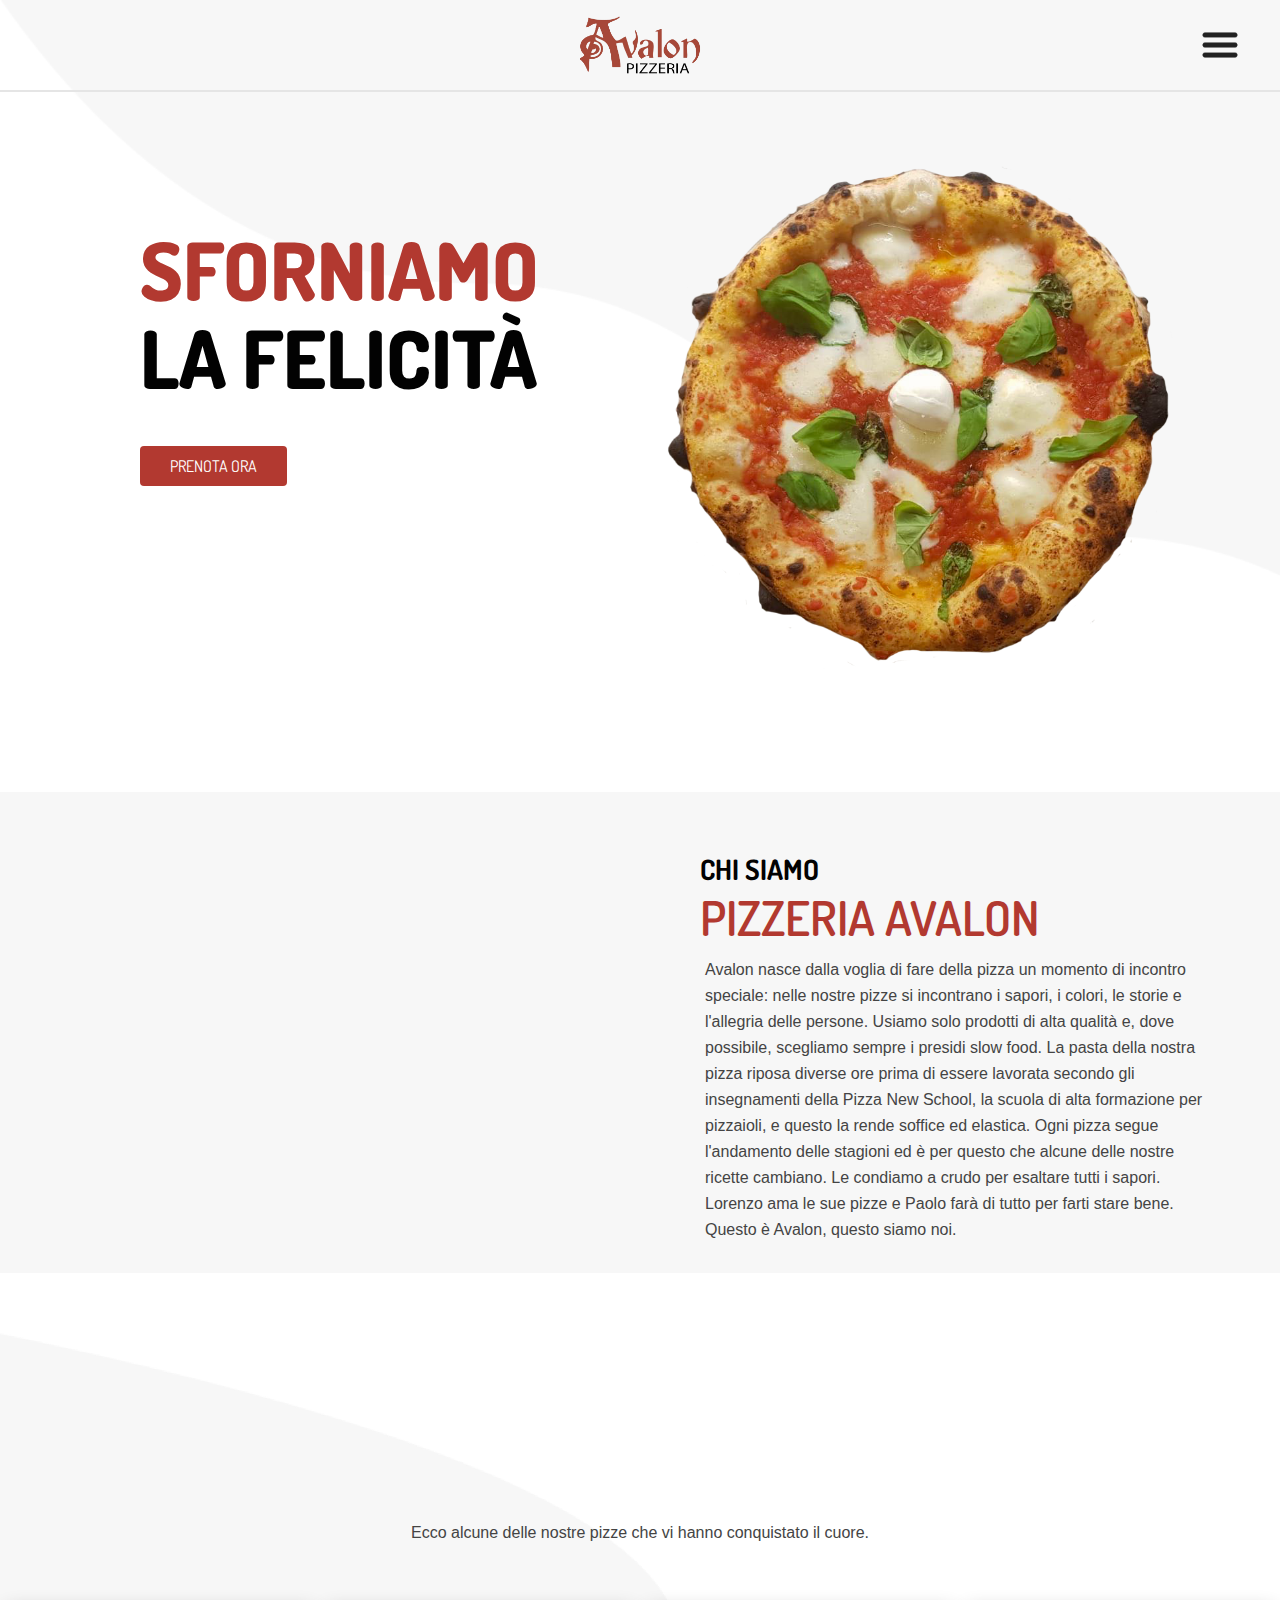
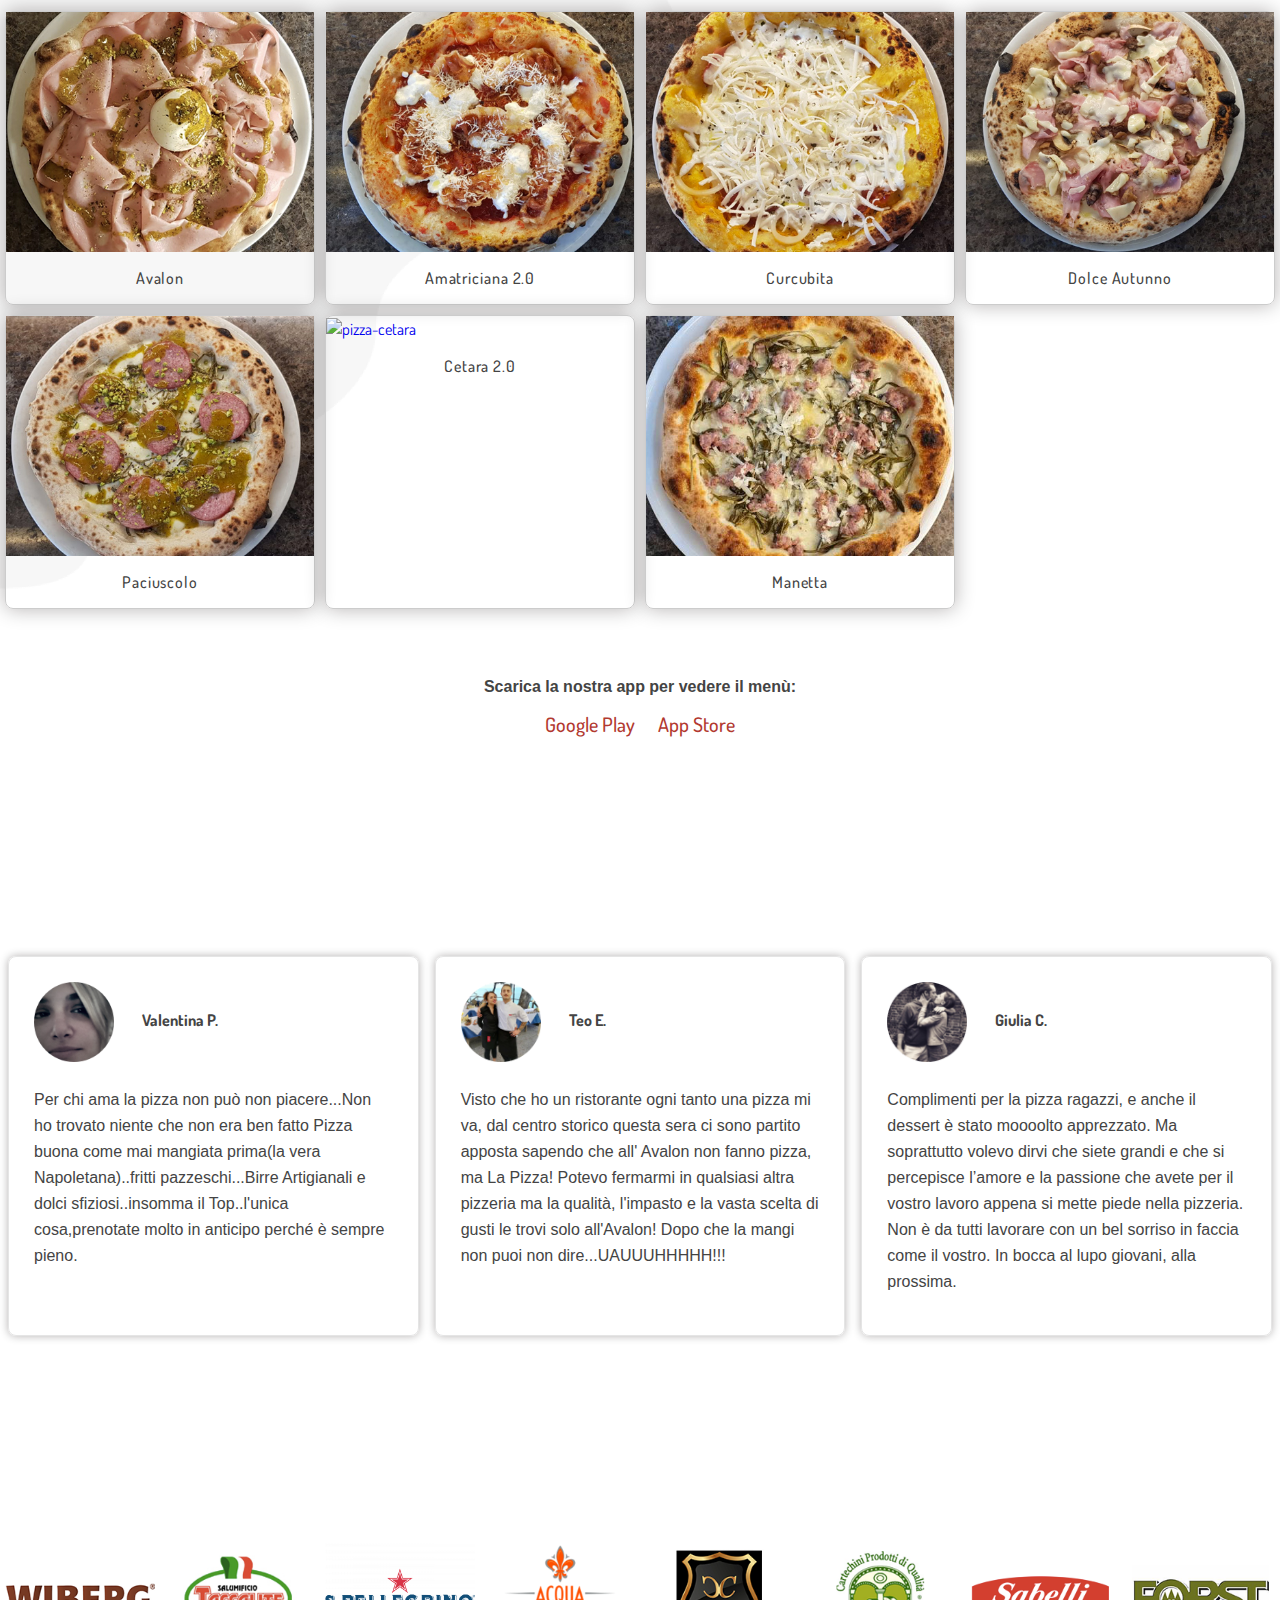
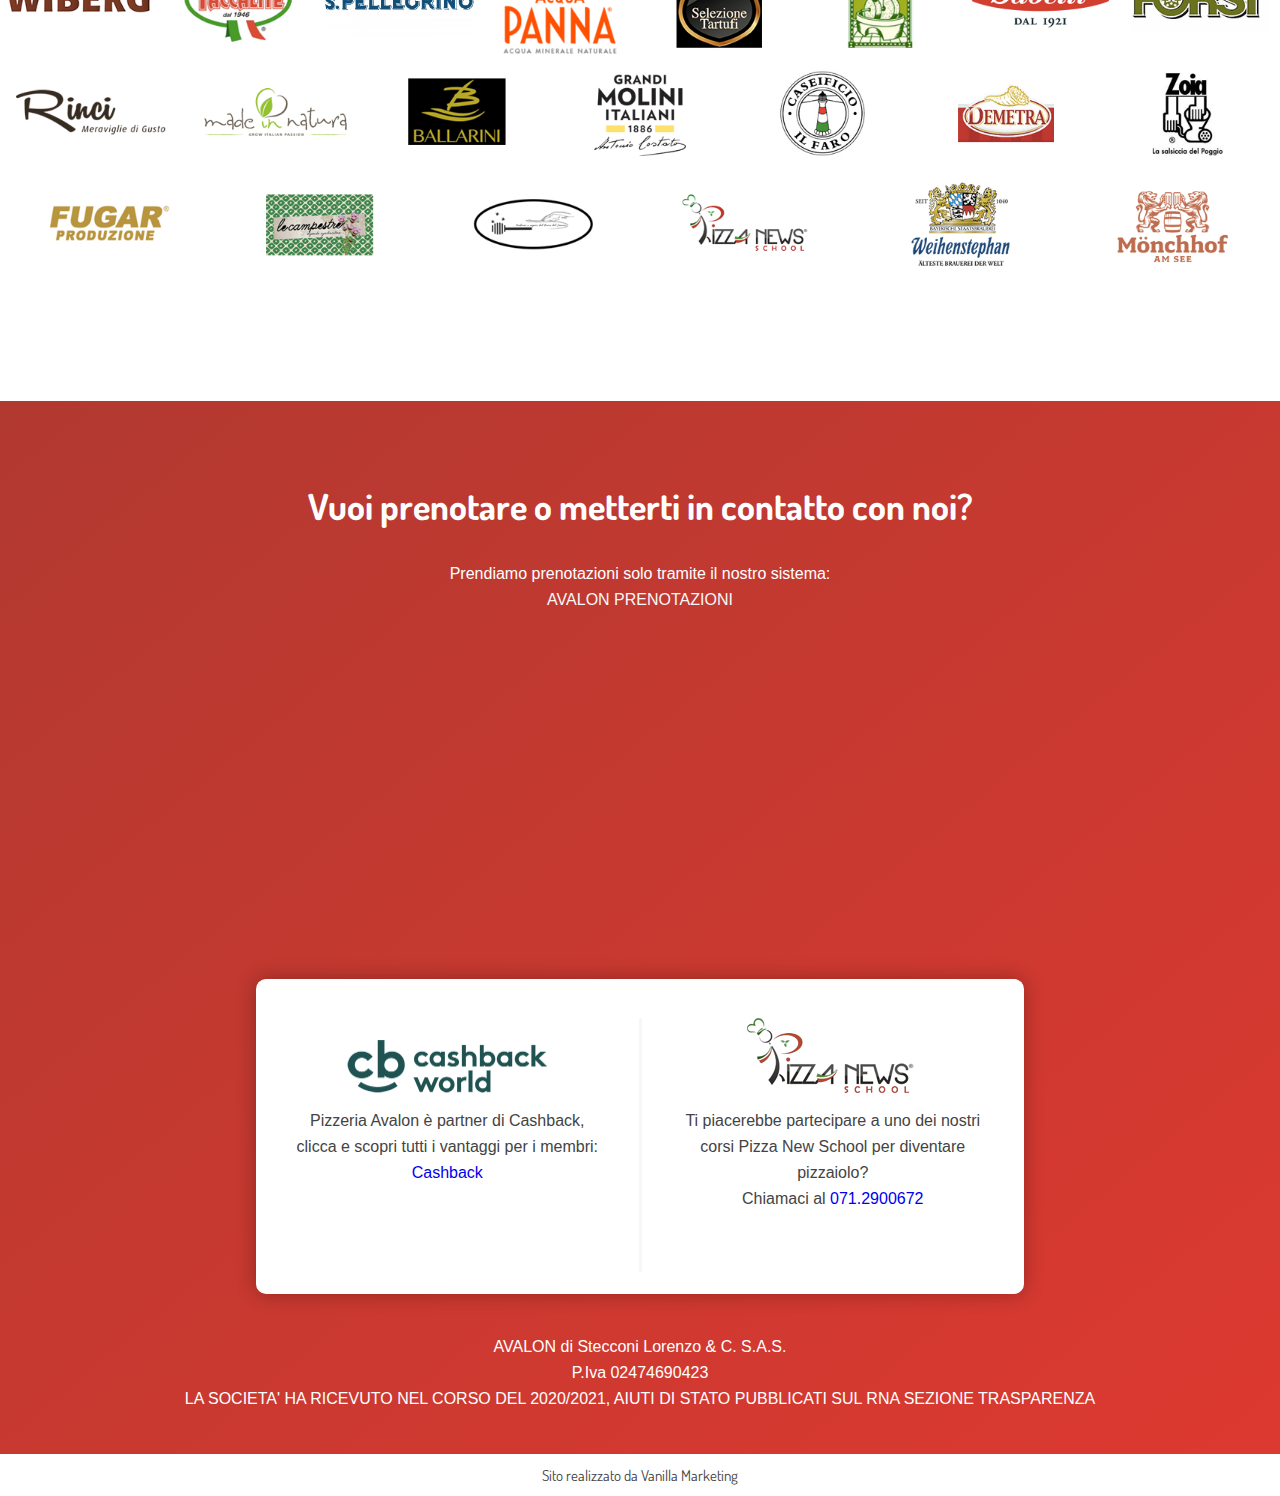
==== commit f170ee30: "aggiungi dicitura footer" ====
--- a/index.html
+++ b/index.html
@@ -336,6 +336,7 @@
   <div id="p-iva">
     <p>AVALON di Stecconi Lorenzo & C. S.A.S.<br>
       P.Iva 02474690423</p>
+      <p>LA SOCIETA' HA RICEVUTO NEL CORSO DEL 2020/2021, AIUTI DI STATO PUBBLICATI SUL RNA SEZIONE TRASPARENZA </p>
   </div>
 </section>
 
